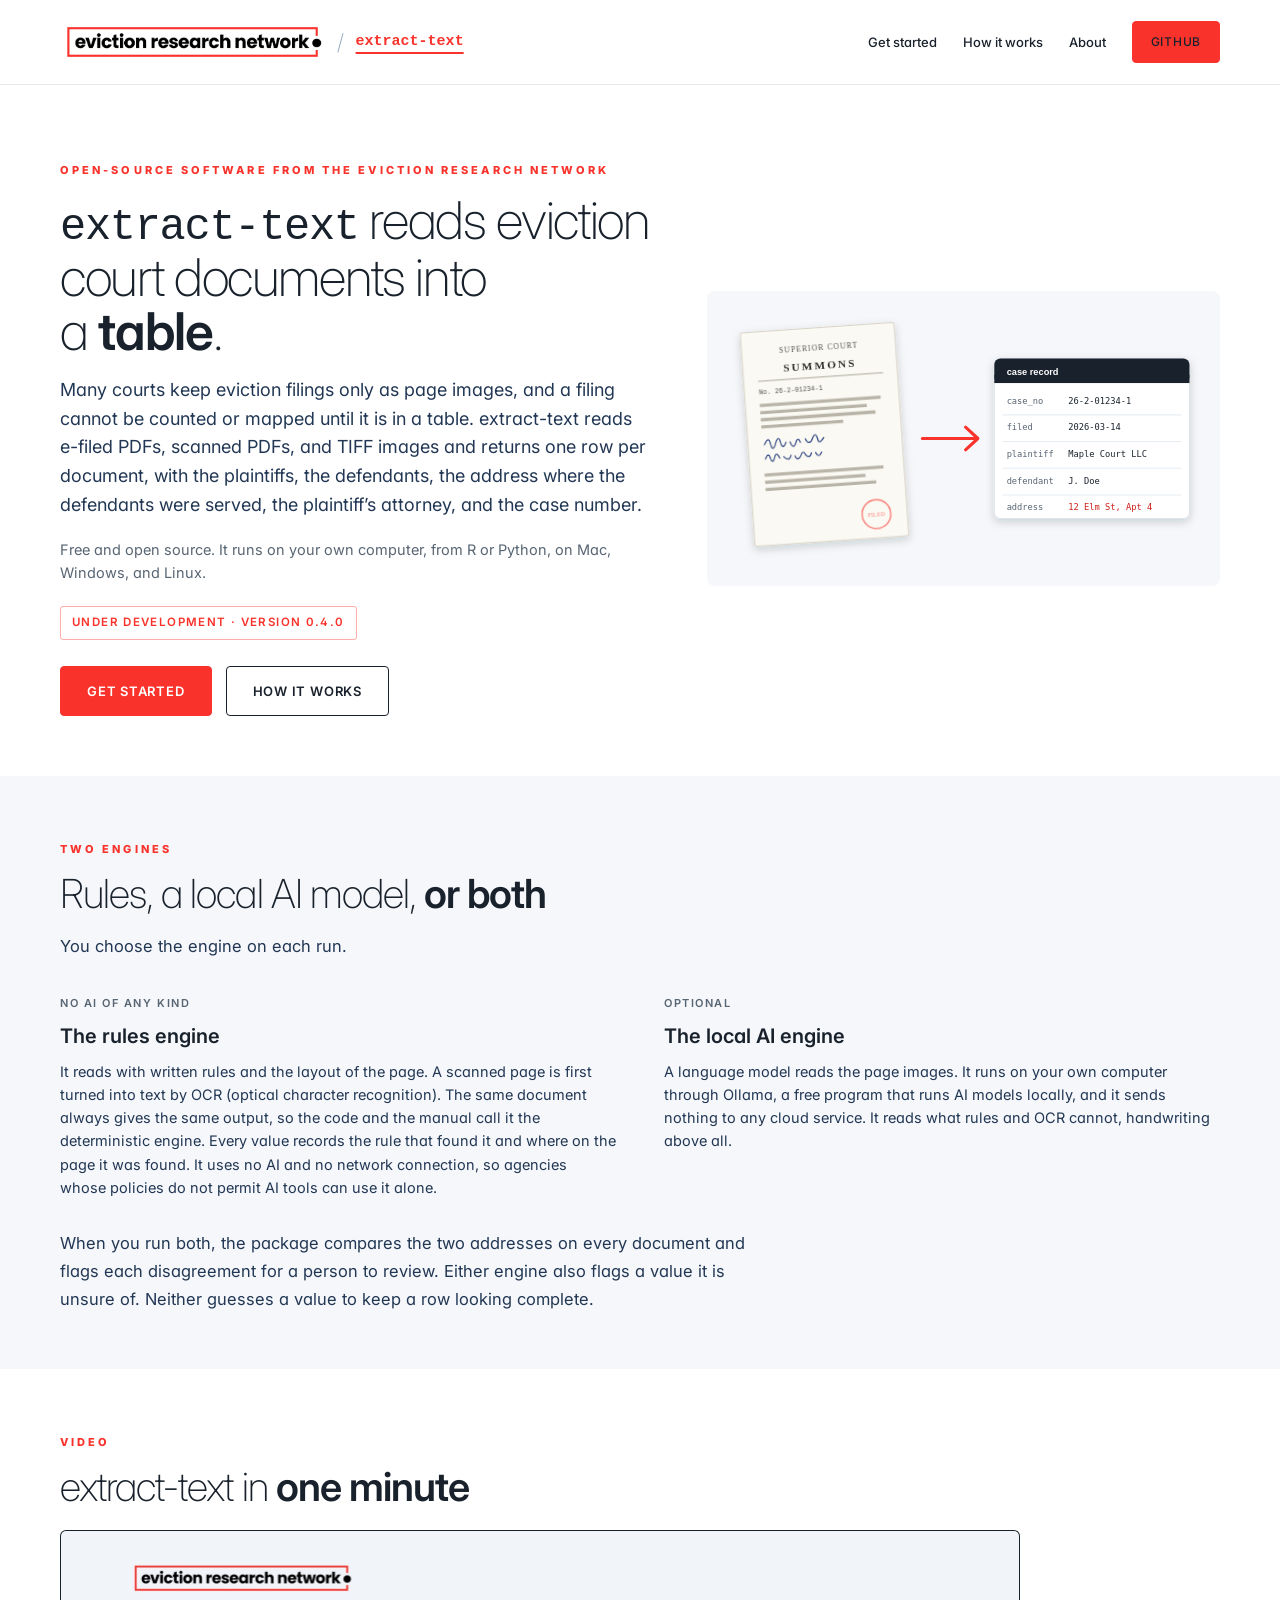
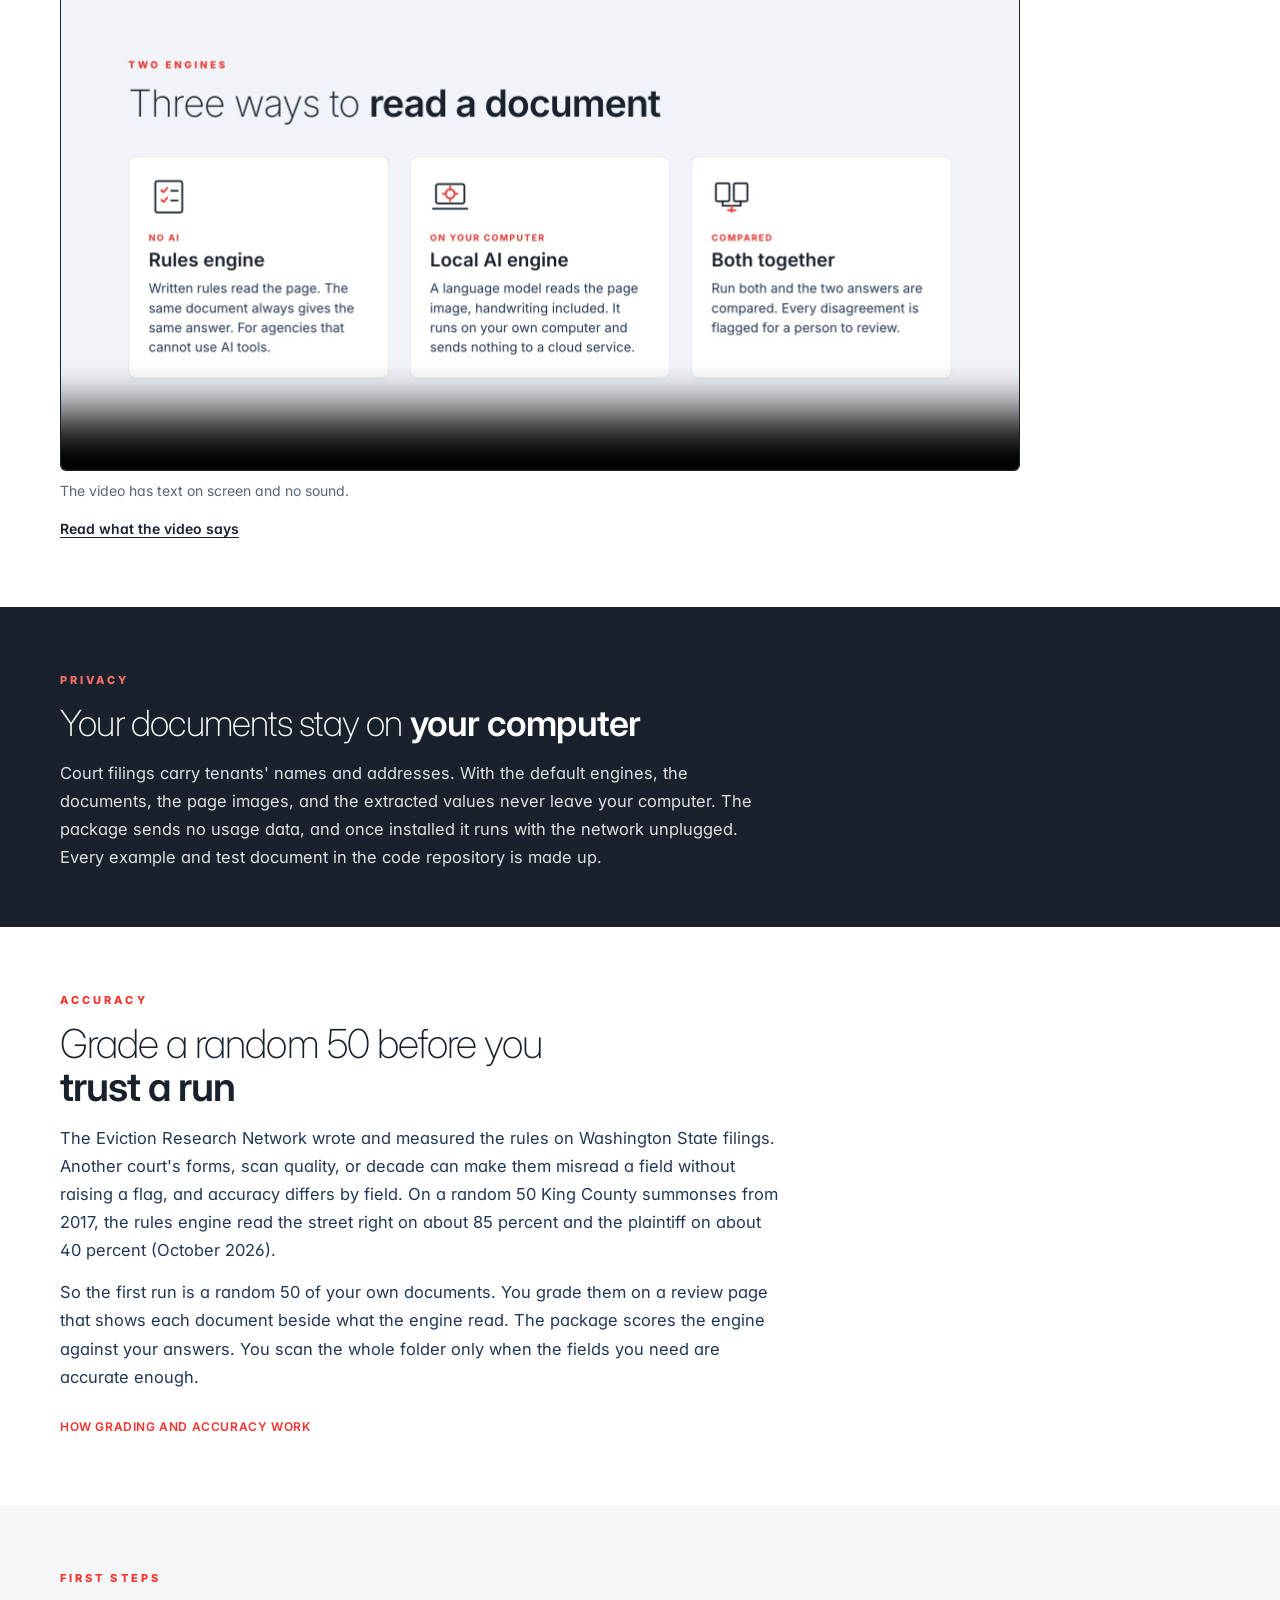
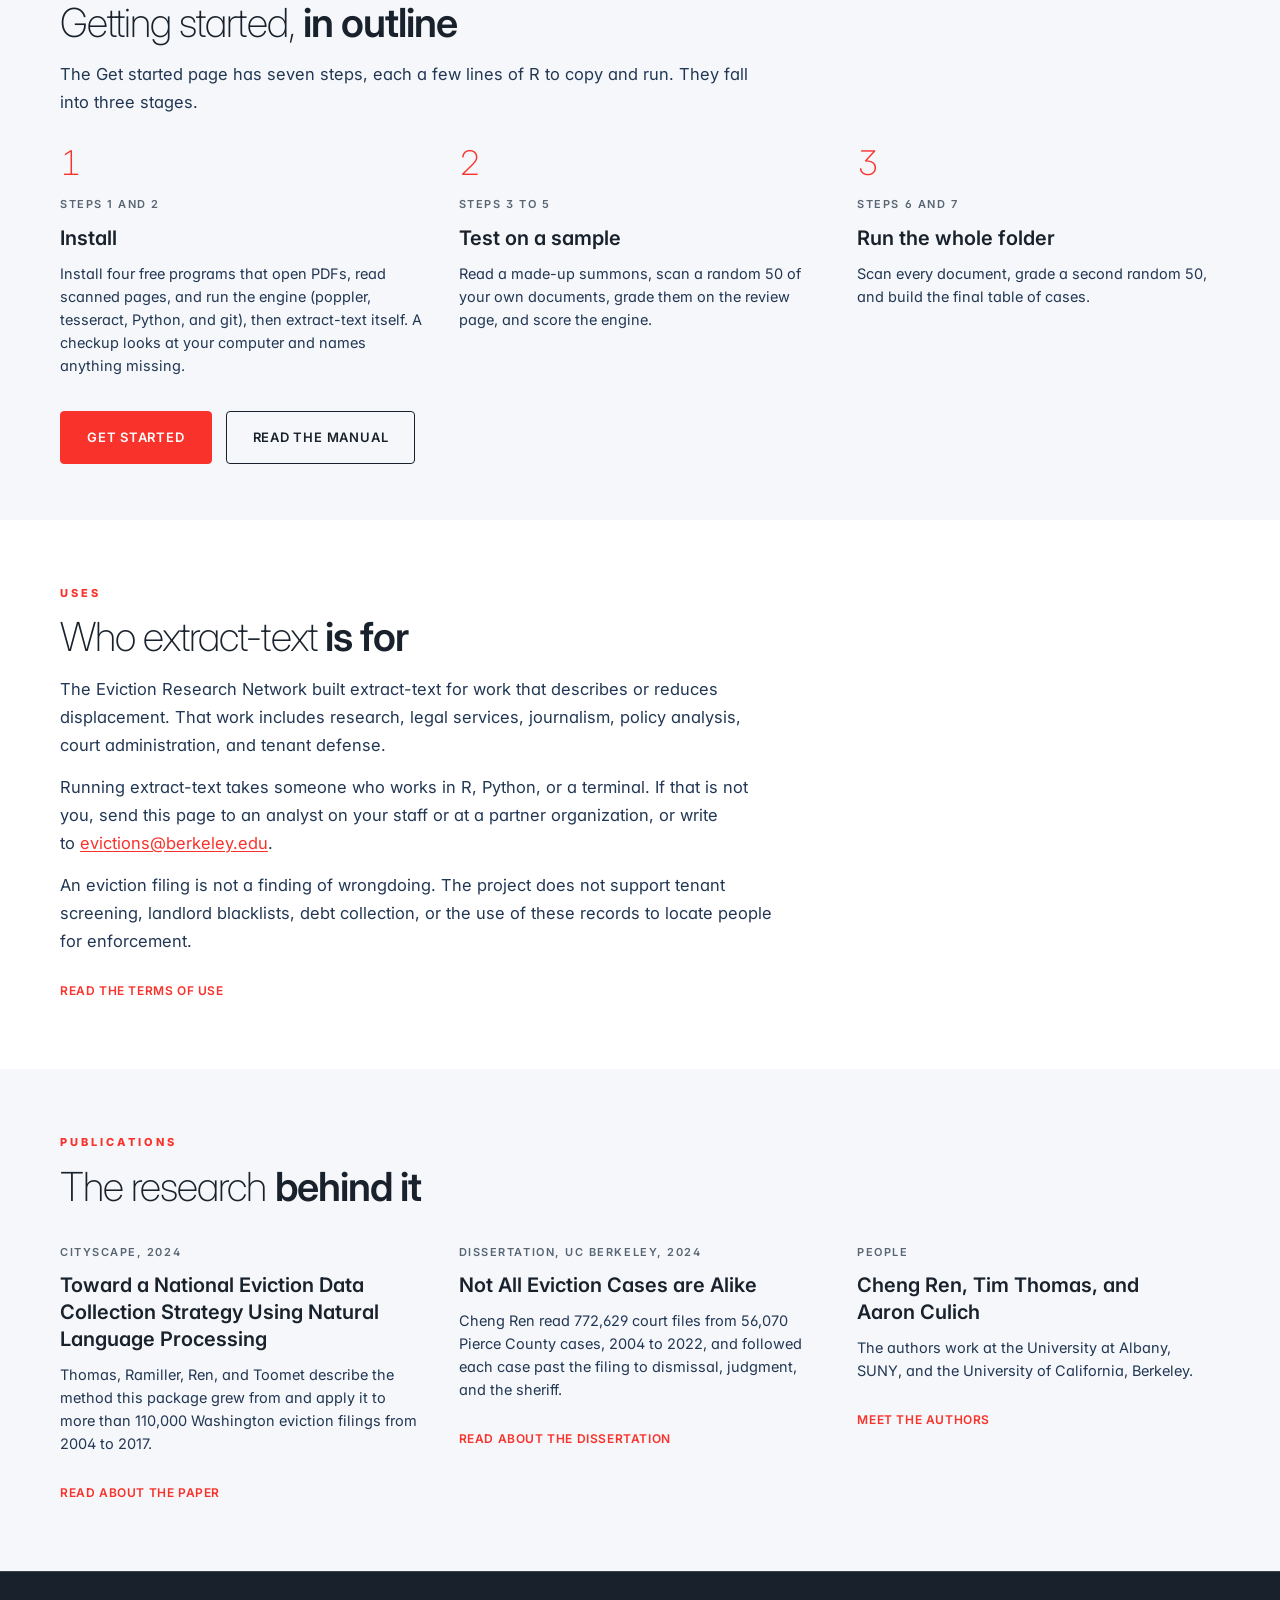
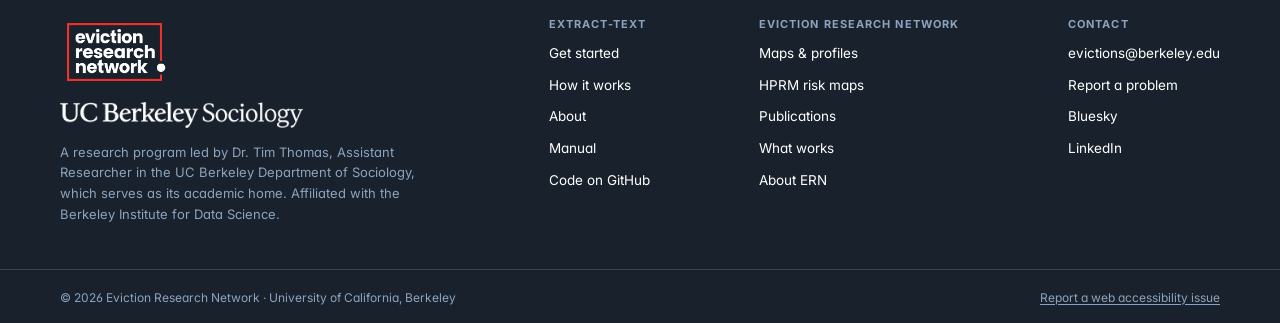
==== site/index.html @ bc0c28d8 "Website: four pages in site/, published to evictionresearch.net/extract-text/ Home, Get started, How" ====
<!DOCTYPE html>
<html lang="en"><head><meta charset="utf-8">
  <meta content="width=device-width, initial-scale=1.0" name="viewport">
  <title>extract-text: read eviction court documents into a table</title>
  <meta name="description" content="extract-text is open-source software from the Eviction Research Network that reads eviction court documents and returns a table of parties, addresses, and case details, on your own computer.">
  <meta name="author" content="Eviction Research Network, UC Berkeley">

  <!-- Open Graph / social -->
  <meta property="og:title" content="extract-text: read eviction court documents into a table">
  <meta property="og:description" content="extract-text is open-source software from the Eviction Research Network that reads eviction court documents and returns a table of parties, addresses, and case details, on your own computer.">
  <meta property="og:type" content="website">
  <meta property="og:site_name" content="Eviction Research Network">

  <link href="https://evictionresearch.net/assets/img/favicon.png" rel="icon">
  <link href="https://evictionresearch.net/assets/img/apple-touch-icon.png" rel="apple-touch-icon">

  <!-- Inter is the ERN brand font. -->
  <link rel="preconnect" href="https://fonts.googleapis.com">
  <link rel="preconnect" href="https://fonts.gstatic.com" crossorigin="">
  <link href="https://fonts.googleapis.com/css2?family=Inter:wght@200;300;400;500;600;700;800&amp;display=swap" rel="stylesheet">

  <!-- ern-2026.css is a copy of the main site's design system
       (evictionresearch.github.io/assets/css/ern-2026.css). This site is a
       separate deploy, so nothing keeps the two in sync; when the main
       site's file changes, copy it here again. extract-text-2026.css holds
       what only these pages need. -->
  <link href="assets/css/ern-2026.css" rel="stylesheet">
  <link href="assets/css/extract-text-2026.css" rel="stylesheet">
</head>

<body>
  <a class="skip" href="#main">Skip to content</a>

  <!-- ─────────── Header ───────────
       The ERN logo goes to the main site. "/ extract-text" beside it is
       this site's home page. The links are this site's other three pages
       and the code on GitHub. -->
  <header class="head">
    <div class="wrap head-in">
      <div class="brandline">
        <a href="https://evictionresearch.net/" aria-label="Eviction Research Network, main site">
          <img src="images/EvictionStudy_logo_v09_1A_LOGO_BANNER.png" alt="Eviction Research Network">
        </a>
        <span class="sep" aria-hidden="true">/</span>
        <a class="tool-name" href="index.html" aria-label="extract-text, home" aria-current="page">extract-text</a>
      </div>
      <nav class="nav" aria-label="extract-text pages">
        <a href="get-started.html">Get started</a>
        <a href="how-it-works.html">How it works</a>
        <a href="about.html">About</a>
        <a class="btn sm" href="https://github.com/evictionresearch/extract-text" target="_blank" rel="noopener noreferrer">GitHub</a>
      </nav>
    </div>
  </header>

  <div id="main" role="main" class="page">

    <section class="wrap sec-hero hero-grid">
      <div class="hero-in">
        <p class="eyebrow">Open-source software from the Eviction Research Network</p>
        <h1><code>extract-text</code> reads eviction court documents into a <em>table</em>.</h1>
        <p class="lede">Many courts keep eviction filings only as page images, and a filing cannot be counted or mapped until it is in a table. extract-text reads e-filed PDFs, scanned PDFs, and TIFF images and returns one row per document, with the plaintiffs, the defendants, the address where the defendants were served, the plaintiff’s attorney, and the case number.</p>
        <p class="small">Free and open source. It runs on your own computer, from R or Python, on Mac, Windows, and Linux.</p>
        <p class="badge">Under development · version 0.4.0</p>
        <div class="actions">
          <a class="btn" href="get-started.html">Get started</a>
          <a class="btn ghost" href="how-it-works.html">How it works</a>
        </div>
      </div>
      <img src="images/extract-text.svg" alt="A scanned court summons with a handwritten address, an arrow, and the same case as rows of digital text" width="480" height="260">
    </section>

<section class="band">
<div class="wrap sec">
<p class="eyebrow">
Two engines
</p>
<h2 id="rules-a-local-ai-model-or-both">Rules, a local AI model, <em>or both</em></h2>
<p>You choose the engine on each run.</p>
<div class="two">
<div class="card">
<p><span class="kicker">No AI of any kind</span></p>
<h3 id="the-rules-engine">The rules engine</h3>
<p>It reads with written rules and the layout of the page. A scanned page is first turned into text by OCR (optical character recognition). The same document always gives the same output, so the code and the manual call it the deterministic engine. Every value records the rule that found it and where on the page it was found. It uses no AI and no network connection, so agencies whose policies do not permit AI tools can use it alone.</p>
</div>
<div class="card">
<p><span class="kicker">Optional</span></p>
<h3 id="the-local-ai-engine">The local AI engine</h3>
<p>A language model reads the page images. It runs on your own computer through Ollama, a free program that runs AI models locally, and it sends nothing to any cloud service. It reads what rules and OCR cannot, handwriting above all.</p>
</div>
</div>
<p>When you run both, the package compares the two addresses on every document and flags each disagreement for a person to review. Either engine also flags a value it is unsure of. Neither guesses a value to keep a row looking complete.</p>
</div>
</section>
<section>
<div class="wrap sec">
<p class="eyebrow">
Video
</p>
<h2 id="extract-text-in-one-minute">extract-text in <em>one minute</em></h2>
<figure class="video wide">
<video controls="" preload="metadata" poster="media/overview-poster.jpg" width="1920" height="1080" aria-label="What extract-text does, in one minute">
<source src="media/overview.mp4" type="video/mp4">
</video>
<figcaption>The video has text on screen and no sound.</figcaption>
<details>
<summary>Read what the video says</summary>
<ol>
<li>extract-text reads eviction court documents into a table of the case number, plaintiff, defendant, address, and attorney.</li>
<li>Many courts keep eviction filings only as page images. The names, addresses, and case numbers are printed on the page. Filings cannot be counted or mapped until they are in a table.</li>
<li>extract-text reads a document in one of three ways. The rules engine uses written rules and no AI. The same document always gives the same answer, and agencies that cannot use AI tools can use it. The local AI engine is a language model that reads the page image, handwriting included. It runs on your own computer and sends nothing to a cloud service. Run both and the two answers are compared, with every disagreement flagged for a person to review.</li>
<li>Documents stay on your computer. With the default engines, tenants' names and addresses never leave it. Once installed, extract-text runs with the network unplugged.</li>
<li>A little grading shows what to trust. Grade a random 50 of your documents on the review page. The score says how accurate each field is on your documents. The boxes you draw teach the engine where your court's form prints each field. No model is trained, and a person approves what the engine learns.</li>
<li>extract-text was designed to work on other court documents that follow American conventions. Grade a sample first. Accuracy has been measured only on Washington State eviction filings. Future versions are planned to read the text of a filing, such as the reason for the eviction.</li>
<li>extract-text is free and open source, at github.com/evictionresearch/extract-text. Its authors are Cheng Ren, Tim Thomas, and Aaron Culich.</li>
</ol>
</details>
</figure>
</div>
</section>
<section class="band-dark">
<div class="wrap sec">
<p class="eyebrow on-dark">
Privacy
</p>
<h2 class="on-dark" id="your-documents-stay-on-your-computer">Your documents stay on <em>your computer</em></h2>
<p>Court filings carry tenants' names and addresses. With the default engines, the documents, the page images, and the extracted values never leave your computer. The package sends no usage data, and once installed it runs with the network unplugged. Every example and test document in the code repository is made up.</p>
</div>
</section>
<section>
<div class="wrap sec">
<p class="eyebrow">
Accuracy
</p>
<h2 id="grade-a-random-50-before-you-trust-a-run">Grade a random 50 before you <em>trust a run</em></h2>
<p>The Eviction Research Network wrote and measured the rules on Washington State filings. Another court's forms, scan quality, or decade can make them misread a field without raising a flag, and accuracy differs by field. On a random 50 King County summonses from 2017, the rules engine read the street right on about 85 percent and the plaintiff on about 40 percent (October 2026).</p>
<p>So the first run is a random 50 of your own documents. You grade them on a review page that shows each document beside what the engine read. The package scores the engine against your answers. You scan the whole folder only when the fields you need are accurate enough.</p>
<p><a href="how-it-works.html#accuracy" class="more">How grading and accuracy work</a></p>
</div>
</section>
<section class="band">
<div class="wrap sec">
<p class="eyebrow">
First steps
</p>
<h2 id="getting-started-in-outline">Getting started, <em>in outline</em></h2>
<p>The Get started page has seven steps, each a few lines of R to copy and run. They fall into three stages.</p>
<div class="cards">
<div class="card">
<p><span class="n">1</span></p>
<p><span class="kicker">Steps 1 and 2</span></p>
<h3 id="install">Install</h3>
<p>Install four free programs that open PDFs, read scanned pages, and run the engine (poppler, tesseract, Python, and git), then extract-text itself. A checkup looks at your computer and names anything missing.</p>
</div>
<div class="card">
<p><span class="n">2</span></p>
<p><span class="kicker">Steps 3 to 5</span></p>
<h3 id="test-on-a-sample">Test on a sample</h3>
<p>Read a made-up summons, scan a random 50 of your own documents, grade them on the review page, and score the engine.</p>
</div>
<div class="card">
<p><span class="n">3</span></p>
<p><span class="kicker">Steps 6 and 7</span></p>
<h3 id="run-the-whole-folder">Run the whole folder</h3>
<p>Scan every document, grade a second random 50, and build the final table of cases.</p>
</div>
</div>
<div class="actions" style="margin-top: 34px;">
<p><a href="get-started.html" class="btn">Get started</a> <a href="https://github.com/evictionresearch/extract-text/blob/main/docs/manual.md" class="btn ghost" target="_blank" rel="noopener noreferrer">Read the manual</a></p>
</div>
</div>
</section>
<section>
<div class="wrap sec">
<p class="eyebrow">
Uses
</p>
<h2 id="who-extract-text-is-for">Who extract-text <em>is for</em></h2>
<p>The Eviction Research Network built extract-text for work that describes or reduces displacement. That work includes research, legal services, journalism, policy analysis, court administration, and tenant defense.</p>
<p>Running extract-text takes someone who works in R, Python, or a terminal. If that is not you, send this page to an analyst on your staff or at a partner organization, or write to <a href="mailto:evictions@berkeley.edu?Subject=extract-text">evictions@berkeley.edu</a>.</p>
<p>An eviction filing is not a finding of wrongdoing. The project does not support tenant screening, landlord blacklists, debt collection, or the use of these records to locate people for enforcement.</p>
<p><a href="about.html#terms" class="more">Read the terms of use</a></p>
</div>
</section>
<section class="band">
<div class="wrap sec">
<p class="eyebrow">
Publications
</p>
<h2 id="the-research-behind-it">The research <em>behind it</em></h2>
<div class="cards">
<div class="card">
<p><span class="kicker">Cityscape, 2024</span></p>
<h3 id="toward-a-national-eviction-data-collection-strategy-using-natural-language-processing">Toward a National Eviction Data Collection Strategy Using Natural Language Processing</h3>
<p>Thomas, Ramiller, Ren, and Toomet describe the method this package grew from and apply it to more than 110,000 Washington eviction filings from 2004 to 2017.</p>
<p><a href="about.html#research" class="more">Read about the paper</a></p>
</div>
<div class="card">
<p><span class="kicker">Dissertation, UC Berkeley, 2024</span></p>
<h3 id="not-all-eviction-cases-are-alike">Not All Eviction Cases are Alike</h3>
<p>Cheng Ren read 772,629 court files from 56,070 Pierce County cases, 2004 to 2022, and followed each case past the filing to dismissal, judgment, and the sheriff.</p>
<p><a href="about.html#research" class="more">Read about the dissertation</a></p>
</div>
<div class="card">
<p><span class="kicker">People</span></p>
<h3 id="cheng-ren-tim-thomas-and-aaron-culich">Cheng Ren, Tim Thomas, and Aaron Culich</h3>
<p>The authors work at the University at Albany, SUNY, and the University of California, Berkeley.</p>
<p><a href="about.html#authors" class="more">Meet the authors</a></p>
</div>
</div>
</div>
</section>

  </div>

  <!-- ─────────── Footer ───────────
       A copy of the main site's footer with absolute links, plus one column
       for this site. The affiliation sentence is canonical (ERN library
       ORG.md): do not paraphrase, never write "housed in". The UC Berkeley
       Sociology lockup was approved for the ERN website by Brand Protection
       (Project #1008, 2026-09-02). -->
  <footer class="foot" role="contentinfo">
    <div class="wrap foot-in">
      <div class="foot-brand">
        <img src="images/EvictionStudy_logo_v09_1A_LOGO_STACK_REV.png" alt="Eviction Research Network">
        <a class="foot-berkeley" href="https://sociology.berkeley.edu" target="_blank" rel="noopener noreferrer"><img src="images/uc-berkeley-sociology_h_white_transparent.png" alt="UC Berkeley Sociology"></a>
        <p>A research program led by Dr. Tim Thomas, Assistant Researcher in the UC Berkeley Department of Sociology, which serves as its academic home. Affiliated with the Berkeley Institute for Data Science.</p>
      </div>
      <div class="foot-col">
        <span>extract-text</span>
        <a href="get-started.html">Get started</a>
        <a href="how-it-works.html">How it works</a>
        <a href="about.html">About</a>
        <a href="https://github.com/evictionresearch/extract-text/blob/main/docs/manual.md" target="_blank" rel="noopener noreferrer">Manual</a>
        <a href="https://github.com/evictionresearch/extract-text" target="_blank" rel="noopener noreferrer">Code on GitHub</a>
      </div>
      <div class="foot-col">
        <span>Eviction Research Network</span>
        <a href="https://evictionresearch.net/#atlas">Maps &amp; profiles</a>
        <a href="https://evictionresearch.net/hprm/">HPRM risk maps</a>
        <a href="https://evictionresearch.net/research.html">Publications</a>
        <a href="https://evictionresearch.net/policy.html">What works</a>
        <a href="https://evictionresearch.net/about.html">About ERN</a>
      </div>
      <div class="foot-col">
        <span>Contact</span>
        <a href="mailto:evictions@berkeley.edu?Subject=extract-text">evictions@berkeley.edu</a>
        <a href="https://github.com/evictionresearch/extract-text/issues" target="_blank" rel="noopener noreferrer">Report a problem</a>
        <a href="https://bsky.app/profile/evictionresearch.bsky.social" target="_blank" rel="noopener noreferrer">Bluesky</a>
        <a href="https://www.linkedin.com/company/evictionresearch/" target="_blank" rel="noopener noreferrer">LinkedIn</a>
      </div>
    </div>
    <div class="foot-bar">
      <div class="wrap">
        <span>© 2026 Eviction Research Network · University of California, Berkeley</span>
        <span><a href="https://dap.berkeley.edu/get-help/report-web-accessibility-issue" target="_blank" rel="noopener noreferrer">Report a web accessibility issue</a></span>
      </div>
    </div>
  </footer>

  <script>
    // Each block of code gets a strip above it that says what it is (R,
    // Terminal, PowerShell, Python, or example output) and holds a Copy
    // button, so the button never sits on the code. A block that scrolls
    // sideways can be reached and scrolled from the keyboard.
    (function () {
      var names = { r: 'R', bash: 'Terminal', powershell: 'PowerShell', python: 'Python', output: 'Example of what you should see' };
      document.querySelectorAll('.page pre').forEach(function (pre) {
        var kind = Object.keys(names).filter(function (k) { return pre.classList.contains(k); })[0];
        var box = document.createElement('div');
        box.className = 'code' + (kind === 'output' ? ' out' : '');
        var bar = document.createElement('div');
        bar.className = 'code-bar';
        var lang = document.createElement('span');
        lang.className = 'lang';
        lang.textContent = names[kind] || 'Code';
        bar.appendChild(lang);
        if (kind !== 'output' && navigator.clipboard) {
          var b = document.createElement('button');
          b.type = 'button';
          b.className = 'copy';
          b.textContent = 'Copy';
          b.setAttribute('aria-live', 'polite');
          b.addEventListener('click', function () {
            var code = pre.querySelector('code') || pre;
            navigator.clipboard.writeText(code.textContent).then(function () {
              b.textContent = 'Copied';
              setTimeout(function () { b.textContent = 'Copy'; }, 1600);
            });
          });
          bar.appendChild(b);
        }
        pre.parentNode.insertBefore(box, pre);
        box.appendChild(bar);
        box.appendChild(pre);
        if (pre.scrollWidth > pre.clientWidth + 1) {
          pre.tabIndex = 0;
          pre.setAttribute('role', 'region');
          pre.setAttribute('aria-label', (names[kind] || 'Code') + ', scrolls sideways');
        }
      });
    })();
  </script>

  <script>
    // A video with a script: each line of the list under the player carries
    // the second it starts at (data-start). As the video plays, the line for
    // that moment is shown under the player and marked in the full list.
    document.querySelectorAll('figure.video').forEach(function (fig) {
      var video = fig.querySelector('video');
      var line = fig.querySelector('.narration');
      var items = Array.prototype.slice.call(fig.querySelectorAll('.script li[data-start]'));
      if (!video || !line || !items.length) return;
      line.hidden = false;
      var shown = null;
      function show() {
        var now = items[0];
        items.forEach(function (li) { if (parseFloat(li.dataset.start) <= video.currentTime) now = li; });
        if (now === shown) return;
        shown = now;
        line.textContent = now.textContent;
        items.forEach(function (li) { li.classList.toggle('now', li === now); });
      }
      video.addEventListener('timeupdate', show);
      video.addEventListener('seeked', show);
      show();
    });
  </script>



</body></html>
---- site/assets/css/ern-2026.css ----
/*!
 * ern-2026.css — the Eviction Research Network design system.
 *
 * Built from the August 2026 design standardization review
 * (docs/design-handoff-2026-08/), which rebuilds the home page in the house
 * style established by the Washington state profile. This page does not load
 * main.css or the UpConstruction vendor CSS; everything it needs is here.
 *
 * One red, brand red #F9322B, for everything: text, buttons, map fills,
 * legend swatches. This is a deliberate deviation from WCAG 2.1 AA, decided
 * by Tim on 2026-08-24: he wants the red to pop and accepts the tradeoff.
 * As small text it is 3.80:1 on white and 3.51:1 on the tint against AA's
 * 4.5, and a white button label on it is 3.80:1. It clears the 3:1 bar for
 * graphics and for text at 24px+. Everything else on the page still passes.
 * Berkeley's full-AA deadline is April 26, 2027, so this is a known item to
 * revisit rather than an oversight.
 */

:root {
  --paper:        #ffffff;
  --tint:         rgba(232, 238, 244, 0.45);
  --ink:          #19222C;  /* headings, dark grounds, footer, nav */
  --body:         #223754;  /* body copy */
  --muted:        #586573;  /* captions and metadata — 6.0:1 on white */
  --steel:        #8BA3BE;  /* muted text on dark only — 6.2:1 on ink */
  --accent:       #F9322B;  /* graphics — same red as text since 2026-08-24 */
  --accent-deep:  #F9322B;  /* same red as graphics — 3.80:1 white, under AA */
  --accent-press: #CC2118;  /* hover and press — a darker brand red */
  --red-on-dark:  #ff706a;  /* eyebrows and link hover on navy — 6.0:1 on ink */
  --rule:         rgba(25, 34, 44, 0.10);
  --rule-dark:    rgba(255, 255, 255, 0.15);
  --sans:         "Inter", -apple-system, system-ui, "Helvetica Neue", Helvetica, Arial, sans-serif;
  --wrap:         1240px;
  --pad:          40px;
}

*, *::before, *::after { box-sizing: border-box; }

body {
  margin: 0;
  background: var(--paper);
  color: var(--ink);
  font-family: var(--sans);
  font-size: 16px;
  line-height: 1.6;
  font-feature-settings: 'ss01', 'cv11';
  -webkit-font-smoothing: antialiased;
}

a { color: var(--accent-deep); }
a:hover { color: var(--accent-press); }
::selection { background: rgba(249, 50, 43, 0.18); }

/* A visible focus ring on every interactive thing, including inside the map
   iframes, since the state shapes are keyboard-reachable. */
a:focus-visible,
button:focus-visible,
select:focus-visible,
iframe:focus-visible {
  outline: 2px solid var(--accent-deep);
  outline-offset: 3px;
  border-radius: 2px;
}

.skip {
  position: absolute; left: -9999px; top: 0;
  background: var(--ink); color: #fff;
  padding: 12px 18px; z-index: 100;
  font-size: 13px; font-weight: 600; text-decoration: none;
}
.skip:focus { left: 8px; top: 8px; color: #fff; }

.wrap { max-width: var(--wrap); margin: 0 auto; padding-left: var(--pad); padding-right: var(--pad); }

/* ─── Header ─── */
.head {
  position: sticky; top: 0; z-index: 50;
  background: rgba(255, 255, 255, 0.94);
  backdrop-filter: saturate(180%) blur(12px);
  border-bottom: 1px solid var(--rule);
}
.head-in {
  display: flex; align-items: center; justify-content: space-between;
  gap: 32px; min-height: 84px; padding-top: 16px; padding-bottom: 16px;
}
.head-in > a { display: flex; align-items: center; text-decoration: none; }
.head-in img { height: 44px; width: auto; display: block; }

.nav { display: flex; align-items: center; gap: 26px; }
.nav a { font-size: 13px; font-weight: 500; color: var(--ink); text-decoration: none; white-space: nowrap; }
.nav a:hover { color: var(--accent-deep); text-decoration: underline; }
.nav a.btn:hover { text-decoration: none; }
.nav a[aria-current="page"] { color: var(--accent-deep); font-weight: 600; }

/* ─── Buttons ─── */
.btn {
  display: inline-flex; align-items: center; gap: 10px;
  font-weight: 600; font-size: 13px; letter-spacing: 0.06em;
  text-transform: uppercase; text-decoration: none;
  padding: 13px 24px; border-radius: 4px;
  border: 1.5px solid var(--accent-deep);
  background: var(--accent-deep); color: #fff;
  transition: background 180ms ease, border-color 180ms ease, color 180ms ease;
}
.btn:hover { background: var(--accent-press); border-color: var(--accent-press); color: #fff; }
.btn.sm { font-size: 12px; padding: 10px 18px; border-width: 1px; }
.btn.ghost { background: transparent; color: var(--ink); border-color: var(--ink); }
.btn.ghost:hover { background: var(--ink); color: #fff; border-color: var(--ink); }
.btn.on-dark { border-color: rgba(255, 255, 255, 0.5); background: transparent; color: #fff; }
.btn.on-dark:hover { background: #fff; color: var(--ink); border-color: #fff; }

/* ─── Sections ─── */
section { scroll-margin-top: 100px; }
.band { background: var(--tint); }
.band-dark { background: var(--ink); }
.sec { padding-top: 64px; padding-bottom: 56px; }
.sec-sm { padding-top: 56px; padding-bottom: 56px; }
/* A section that opens a page on text rather than a map. The measure matters:
   without it a hairline h1 runs the full 1240 and stops reading as a heading. */
.sec-hero { padding-top: 76px; padding-bottom: 60px; }
.hero-in { max-width: 62ch; }
.hero-in .lede { max-width: 60ch; }

/* ─── Type ─── */
h1, h2 { font-weight: 200; margin: 0 0 16px; text-wrap: pretty; }
h1 { font-size: 52px; line-height: 1.05; letter-spacing: -0.026em; }
h2 { font-size: 40px; line-height: 1.06; letter-spacing: -0.024em; max-width: 22ch; }
h2.on-dark { font-size: 36px; line-height: 1.08; letter-spacing: -0.022em; color: #fff; max-width: none; }
/* The house emphasis: the closing word of a hairline heading in semibold. */
h1 em, h2 em { font-style: normal; font-weight: 600; }

.lede { font-size: 18px; line-height: 1.6; margin: 0 0 18px; color: var(--body); text-wrap: pretty; }
.sub { font-size: 17px; line-height: 1.6; margin: 0 0 32px; max-width: 72ch; color: var(--body); text-wrap: pretty; }
.prose { font-size: 16.5px; line-height: 1.7; margin: 0 0 14px; max-width: 72ch; color: var(--body); text-wrap: pretty; }
.prose:last-child { margin-bottom: 0; }
.prose a, .sub a, .lede a { text-decoration: underline; text-underline-offset: 2px; }
.small { font-size: 14.5px; line-height: 1.6; margin: 0 0 16px; color: var(--muted); text-wrap: pretty; }
.meta {
  font-size: 12.5px; line-height: 1.6; margin: 0 0 24px;
  padding-top: 12px; border-top: 1px solid var(--rule); color: var(--muted);
  font-variant-numeric: tabular-nums;
}
.meta strong { color: var(--ink); font-weight: 600; }

.eyebrow {
  font-size: 11px; font-weight: 800; letter-spacing: 0.28em;
  text-transform: uppercase; color: var(--accent-deep); margin: 0 0 14px;
}
.eyebrow.on-dark { color: var(--red-on-dark); }

.badge {
  display: inline-flex; align-items: center; gap: 8px;
  font-size: 11.5px; font-weight: 600; letter-spacing: 0.12em;
  text-transform: uppercase; color: var(--accent-deep);
  border: 1px solid rgba(249, 50, 43, 0.4); border-radius: 3px;
  padding: 6px 11px; margin: 0 0 14px;
}

/* ─── Atlas ─── */
.atlas-grid { display: grid; grid-template-columns: 0.85fr 1.6fr; gap: 56px; align-items: center; }

/* No aspect-ratio on these frames. Each map measures itself and posts its
   height to the page, which sets an explicit pixel height; an active
   aspect-ratio would then derive width from that height and burst the column. */
iframe.map { display: block; width: 100%; max-width: 100%; border: none; overflow: hidden; }

/* ─── HPRM ─── */
/* Text left, map right. The map column is deliberately narrower than the
   atlas map's, so the two national maps do not read as the same object. */
.hprm-grid { display: grid; grid-template-columns: 1fr 1.1fr; gap: 56px; align-items: center; }
.hprm-grid > div { min-width: 0; }
.hprm-grid .sub { max-width: 46ch; }

.mapcard {
  display: block; background: var(--paper); border: 1px solid var(--rule);
  border-radius: 4px; padding: 20px 22px; text-decoration: none;
  transition: border-color 180ms ease;
}
.mapcard:hover { border-color: var(--accent-deep); }

/* ─── Research ─── */
.cards { display: grid; grid-template-columns: 1fr 1fr 1fr; gap: 36px; }
.card { text-decoration: none; color: inherit; display: flex; flex-direction: column; gap: 10px; }
.kicker { font-size: 11px; font-weight: 600; letter-spacing: 0.14em; text-transform: uppercase; color: var(--accent-deep); }
.card h3 { font-size: 20px; font-weight: 600; line-height: 1.35; color: var(--ink); margin: 0; text-wrap: pretty; }
.card p { font-size: 14.5px; line-height: 1.6; color: var(--body); margin: 0; }
/* margin-top:auto drops the link to the foot of the card, so a row of cards
   with uneven blurbs still lines its "Read more" links up. */
.more { font-size: 12px; font-weight: 600; letter-spacing: 0.05em; text-transform: uppercase; color: var(--accent-deep); margin-top: auto; padding-top: 4px; }
.card:hover h3 { color: var(--accent-deep); }
.card:hover .more { color: var(--accent-press); text-decoration: underline; }

/* ─── Tools ─── two cards, each led by a drawn illustration on the tint */
.tools { display: grid; grid-template-columns: 1fr 1fr; gap: 48px; margin-top: 36px; }
.tool img { display: block; width: 100%; height: auto; background: var(--tint); border-radius: 8px; padding: 12px 8px; margin-bottom: 6px; }
.tool h3 { font-family: ui-monospace, Menlo, Consolas, monospace; font-size: 19px; }
.tool h3 .badge { font-family: var(--sans); font-size: 10px; padding: 3px 8px; margin: 0 0 0 10px; vertical-align: 3px; }

/* ─── Film ─── trailer left, copy right; the frame keeps the video 16:9 */
.film-grid { display: grid; grid-template-columns: 1.25fr 1fr; gap: 56px; align-items: center; }
.film-grid > div { min-width: 0; }
.film-video { aspect-ratio: 16 / 9; background: var(--ink); border-radius: 4px; overflow: hidden; }
.film-video iframe { display: block; width: 100%; height: 100%; border: none; }
.film-grid .kicker { display: block; margin: 4px 0 2px; }
.film-links { display: flex; flex-wrap: wrap; gap: 12px; margin: 22px 0 14px; }
.film-grid a.more { display: inline-block; text-decoration: none; }
.film-grid a.more:hover { color: var(--accent-press); text-decoration: underline; }

/* ─── Partner ─── */
.partner-in { display: flex; flex-wrap: wrap; align-items: center; justify-content: space-between; gap: 32px; }
.partner-in p.body { font-size: 15.5px; line-height: 1.65; color: rgba(255, 255, 255, 0.86); margin: 0; }
.actions { display: flex; gap: 14px; flex-wrap: wrap; }
.actions .btn { padding: 14px 26px; }

/* ─── Footer ─── */
.foot { background: var(--ink); border-top: 1px solid var(--rule-dark); }
.foot-in { display: flex; flex-wrap: wrap; gap: 44px; justify-content: space-between; padding-top: 44px; padding-bottom: 44px; }
.foot-brand { display: flex; flex-direction: column; gap: 14px; max-width: 38ch; }
/* The stacked mark is 3001x1977 (BRAND.md assigns it to footers), so it needs
   more height than the banner did to stay legible. */
.foot-brand img { height: 72px; width: auto; align-self: flex-start; }
/* UC Berkeley Sociology lockup (approved 2026-09-02). The official file
   carries its own Berkeley Blue ground, so it sits as a tile under the ERN
   mark; at 60px tall the lettering is about 24px. */
.foot-brand .foot-berkeley { display: inline-flex; align-self: flex-start; }
.foot-brand .foot-berkeley img { height: 26px; width: auto; }
.foot-brand p { font-size: 13px; line-height: 1.6; color: var(--steel); margin: 0; }
.foot-brand p + p { font-size: 12.5px; }
.foot-col { display: flex; flex-direction: column; gap: 10px; }
.foot-col span { font-size: 11px; font-weight: 700; letter-spacing: 0.1em; text-transform: uppercase; color: var(--steel); }
.foot-col a { font-size: 13.5px; color: #fff; text-decoration: none; }
.foot-col a:hover { color: var(--red-on-dark); text-decoration: underline; }
.foot-bar { border-top: 1px solid var(--rule-dark); }
.foot-bar div {
  display: flex; flex-wrap: wrap; gap: 16px; justify-content: space-between;
  padding-top: 18px; padding-bottom: 18px; font-size: 12px; color: var(--steel);
}
.foot-bar a { color: var(--steel); text-decoration: underline; text-underline-offset: 2px; }
.foot-bar a:hover { color: var(--red-on-dark); }

/* ─── Responsive ─── */
@media (max-width: 1000px) {
  .head-in { flex-wrap: wrap; min-height: 0; padding-top: 12px; padding-bottom: 12px; }
  .nav { width: 100%; flex-wrap: wrap; gap: 14px 18px; padding-top: 4px; }
  .nav a { font-size: 12.5px; }
  .atlas-grid { grid-template-columns: 1fr; gap: 28px; }
  .hprm-grid { grid-template-columns: 1fr; gap: 32px; }
  .hprm-grid .sub { max-width: 72ch; }
  .film-grid { grid-template-columns: 1fr; gap: 32px; }
}
@media (max-width: 900px) {
  :root { --pad: 20px; }
  h1 { font-size: 36px; }
  h2 { font-size: 32px; }
  h2.on-dark { font-size: 30px; }
  .cards { grid-template-columns: 1fr; }
  .tools { grid-template-columns: 1fr; gap: 40px; }
}
@media (prefers-reduced-motion: reduce) {
  * { transition-duration: 0.01ms !important; scroll-behavior: auto !important; }
}
---- site/assets/css/extract-text-2026.css ----
/*!
 * extract-text-2026.css — the extract-text site.
 *
 * Loads on top of ern-2026.css (the ERN design system) and adds only what
 * that sheet has no component for: the sub-site header, plain-markdown body
 * text, code blocks, numbered steps, operating-system groups, tables, the
 * notice box, video, and the author cards. Colours, type scale, buttons,
 * bands, and footer come from the design system and are not restated here.
 */

:root { --mono: ui-monospace, "SF Mono", Menlo, Consolas, monospace; }

/* ─── Header ───
   The ERN logo goes to the main site; "/ extract-text" beside it is this
   site's home, so a visitor can see they are in a part of ERN. The current
   page is marked by an underline as well as the red, never by colour alone. */
.head-in > .brandline { display: flex; align-items: center; gap: 12px; min-width: 0; }
.brandline > a { display: flex; align-items: center; text-decoration: none; }
.brandline .sep { color: var(--steel); font-size: 22px; font-weight: 200; line-height: 1; }
.brandline .tool-name {
  font-family: var(--mono); font-size: 15px; font-weight: 600; color: var(--ink);
  padding: 10px 0; white-space: nowrap;
}
.brandline .tool-name:hover { color: var(--accent-deep); }
.nav a[aria-current="page"],
.brandline .tool-name[aria-current="page"] {
  color: var(--accent-deep); text-decoration: underline;
  text-decoration-thickness: 2px; text-underline-offset: 7px;
}

/* ─── Hero ─── text left, drawn illustration right */
.hero-grid { display: grid; grid-template-columns: 1.15fr 1fr; gap: 56px; align-items: center; }
.hero-grid > img { display: block; width: 100%; height: auto; background: var(--tint); border-radius: 8px; padding: 14px 10px; }
.sec-hero .badge { margin: 6px 0 0; }
.sec-hero .actions { margin-top: 26px; }
.page h1 code { font-family: var(--mono); font-size: 0.84em; font-weight: 500; letter-spacing: -0.03em; background: none; padding: 0; }

/* ─── Body text ───
   The pages are written in markdown, which gives bare <p>, <ul>, and <h3>
   tags. :where() keeps these rules weaker than any component rule in the
   design system, so a paragraph inside a card still takes the card's size. */
:where(.page) p, :where(.page) li {
  font-size: 16.5px; line-height: 1.7; color: var(--body);
  max-width: 72ch; text-wrap: pretty;
}
:where(.page) p { margin: 0 0 14px; }
:where(.page) ul, :where(.page) ol { margin: 0 0 16px; padding-left: 22px; }
:where(.page) li { margin-bottom: 6px; }
:where(.page) h3 { font-size: 20px; font-weight: 600; line-height: 1.35; color: var(--ink); margin: 28px 0 8px; text-wrap: pretty; }
:where(.page) strong { color: var(--ink); font-weight: 600; }
.page p a, .page li a, .page td a { text-decoration: underline; text-underline-offset: 2px; }
.page h2 + p, .page h2 + .sub { margin-top: 4px; }
/* Buttons and "read more" links written in markdown sit inside a <p>; they
   keep the design system's look, not the underlined body-link look. The
   "read more" link is padded so a finger can hit it. */
.page a.btn, .page a.more { text-decoration: none; }
.page a.more { display: inline-block; padding: 12px 0; }
.page a.more:hover { text-decoration: underline; }
.page p:has(> a.more) { margin: 6px 0 0; }
/* A pair of buttons written in markdown lands inside one <p>; give that
   <p> the same spacing the hero's pair has. */
.actions > p { display: flex; flex-wrap: wrap; gap: 14px; margin: 0; max-width: none; }
.sec > :last-child, .sec-sm > :last-child { margin-bottom: 0; }

/* Dark band: the same text, light on navy */
.band-dark p, .band-dark li { color: rgba(255, 255, 255, 0.86); }
.band-dark strong { color: #fff; }
.band-dark a { color: #fff; }
.band-dark a:hover { color: var(--red-on-dark); }

/* ─── Cards in a row ─── the design system's .cards is three across; .two is
   the same idea for a pair. Cards built from markdown are <div>s, not links. */
.cards, .two { margin-top: 30px; margin-bottom: 30px; }
.two { display: grid; grid-template-columns: 1fr 1fr; gap: 48px; }
.card h3 { margin: 0; }
.card p { max-width: none; }
.card p:has(.kicker) { margin: 0; }
/* Small red capitals are weakest on the tinted band, so there the kicker
   takes the muted ink instead. */
.band .kicker { color: var(--muted); }
/* A numbered card: the three stages on the home page */
.card .n {
  font-size: 34px; font-weight: 200; line-height: 1; color: var(--accent-deep);
  font-variant-numeric: tabular-nums;
}

/* ─── Article pages ─── a narrower measure for step-by-step reading. The
   section keeps the site's full width so its left edge lines up with the
   header; everything inside it stops at 820px. */
.article > * { max-width: 820px; }
.article h2 {
  font-size: 28px; font-weight: 300; line-height: 1.2; letter-spacing: -0.018em;
  margin: 52px 0 14px; padding-top: 30px;
  border-top: 1px solid var(--rule);
  /* a jump link must land with the heading below the pinned header */
  scroll-margin-top: 100px;
}
.article h2:first-child { margin-top: 0; padding-top: 0; border-top: none; }
.article h2 em { font-weight: 600; }
/* Step number, set off from the heading text */
.article h2 .num {
  display: inline-block; min-width: 1.5em; margin-right: 6px;
  font-weight: 600; color: var(--accent-deep); font-variant-numeric: tabular-nums;
}

/* The numbered list of in-page links under an article's hero */
.jump { display: flex; flex-wrap: wrap; gap: 8px 10px; list-style: none; margin: 0 0 8px; padding: 0; }
.jump li { margin: 0; font-size: 14px; max-width: none; }
.page .jump a {
  display: inline-flex; align-items: center; gap: 8px; min-height: 40px;
  text-decoration: none; color: var(--body);
  border: 1px solid var(--rule); border-radius: 999px; padding: 6px 16px;
}
.page .jump a b { color: var(--accent-deep); font-weight: 600; font-variant-numeric: tabular-nums; }
.page .jump a:hover { border-color: var(--accent-deep); color: var(--accent-deep); }

/* ─── Operating-system groups ─── one bordered box per system, so a reader
   can see where the Mac instructions stop and the Windows ones start */
.os-group {
  border: 1px solid var(--rule); border-radius: 8px;
  padding: 20px 22px 6px; margin: 16px 0;
}
.os-group h3 { margin: 0 0 10px; font-size: 19px; }
.os-group p, .os-group li { font-size: 15.5px; }

/* ─── Code ─── */
.page code {
  font-family: var(--mono); font-size: 0.88em;
  background: rgba(232, 238, 244, 0.75); border-radius: 3px; padding: 1px 5px;
}
.page pre {
  margin: 0 0 18px; padding: 16px 20px;
  background: var(--ink); border-radius: 6px; overflow-x: auto;
}
.page pre code {
  display: block; background: none; padding: 0; border-radius: 0;
  font-size: 13.5px; line-height: 1.65; color: #E8EEF4; white-space: pre;
}
/* The page's script wraps each block in .code and adds a strip above it
   that names what the block is and holds the Copy button, so the button
   never sits on the code. */
.code { margin: 0 0 18px; background: var(--ink); border-radius: 6px; overflow: hidden; }
.code pre { margin: 0; border-radius: 0; }
.code-bar {
  display: flex; align-items: center; justify-content: space-between; gap: 12px;
  min-height: 44px; padding: 5px 8px 5px 20px; border-bottom: 1px solid var(--rule-dark);
}
.code-bar .lang {
  font-family: var(--sans); font-size: 11.5px; font-weight: 700; letter-spacing: 0.12em;
  text-transform: uppercase; color: var(--steel);
}
.code-bar .copy {
  font-family: var(--sans); font-size: 12px; font-weight: 600; letter-spacing: 0.06em;
  text-transform: uppercase; color: #fff;
  background: transparent; border: 1px solid rgba(255, 255, 255, 0.35); border-radius: 4px;
  min-height: 34px; padding: 0 14px; cursor: pointer;
}
.code-bar .copy:hover { background: #fff; color: var(--ink); }
.code-bar .copy:focus-visible { outline: 2px solid #fff; outline-offset: 2px; }
/* What the reader should see after running a block: light, so it cannot be
   mistaken for something to type */
.code.out { background: #F4F6F9; border: 1px solid var(--rule); }
.code.out .code-bar { border-bottom-color: var(--rule); min-height: 36px; }
.code.out .lang { color: var(--muted); }
.page pre.output { background: #F4F6F9; }
.page pre.output code { color: var(--ink); }

/* ─── Video ─── each <video> carries its own width and height, so the frame
   keeps its shape as it shrinks */
.video { margin: 22px 0 26px; }
.video.wide { max-width: 960px; }
.video video {
  display: block; width: 100%; height: auto;
  background: var(--ink); border: 1px solid var(--rule); border-radius: 6px;
}
.video figcaption { font-size: 14px; line-height: 1.5; color: var(--muted); margin-top: 9px; }
/* The video's words, for anyone who cannot watch it */
.video details { margin-top: 6px; }
.video summary {
  display: inline-flex; align-items: center; min-height: 44px; cursor: pointer;
  font-size: 14px; font-weight: 600; color: var(--ink);
  text-decoration: underline; text-underline-offset: 3px;
}
.video details ol { margin: 6px 0 0; padding-left: 22px; }
.video details li { font-size: 15px; line-height: 1.6; }
/* The script line for the moment of the video now playing. It sits under
   the player, and its height is held at two lines (three on a phone) so
   the page below does not jump as the lines change. */
.video .narration {
  margin: 10px 0 0; padding: 12px 16px; min-height: calc(3.1em + 24px); box-sizing: border-box; max-width: none;
  font-size: 17px; line-height: 1.55; color: var(--ink);
  background: var(--tint); border-left: 3px solid var(--accent); border-radius: 0 4px 4px 0;
}
@media (max-width: 600px) { .video .narration { font-size: 16px; min-height: calc(4.65em + 24px); } }
/* In the full script, the line now playing is marked by a rule and weight */
.video .script li { padding-left: 8px; }
.video .script li.now { font-weight: 600; color: var(--ink); box-shadow: -3px 0 0 var(--accent); }

/* ─── Notice box ─── a rule on the left and a label, never colour alone */
.note {
  border-left: 3px solid var(--accent); background: var(--tint);
  border-radius: 0 4px 4px 0; padding: 16px 20px; margin: 22px 0;
}
.note p { font-size: 15.5px; margin: 0 0 8px; }
.note p:last-child { margin-bottom: 0; }

/* ─── Tables ─── */
.table-wrap { overflow-x: auto; margin: 18px 0 22px; }
.page table { border-collapse: collapse; width: 100%; font-size: 14.5px; line-height: 1.5; color: var(--body); }
.page th {
  text-align: left; vertical-align: bottom;
  font-size: 12px; font-weight: 700; letter-spacing: 0.08em; text-transform: uppercase;
  color: var(--muted); padding: 0 16px 9px 0; border-bottom: 1px solid var(--ink);
}
.page td {
  vertical-align: top; padding: 11px 16px 11px 0;
  border-bottom: 1px solid var(--rule); font-variant-numeric: tabular-nums;
}
.page th:last-child, .page td:last-child { padding-right: 0; }

/* ─── Authors ─── three across, portrait over name, role, and a short bio.
   The role line is given room for three lines so the bios start level. */
.authors { display: grid; grid-template-columns: repeat(3, 1fr); gap: 44px; margin-top: 36px; }
.author img {
  display: block; width: 148px; height: 148px;
  object-fit: cover; border-radius: 50%; background: var(--tint);
}
.author h3 { margin: 18px 0 2px; }
.author .role { font-size: 13.5px; line-height: 1.5; color: var(--muted); margin: 0 0 12px; min-height: 4.5em; }
.author p { font-size: 15px; line-height: 1.65; max-width: none; }
.author .links { font-size: 14px; margin: 0; }
.author .links a {
  display: inline-flex; align-items: center; min-height: 44px;
  color: var(--ink); font-weight: 600; text-decoration: underline; text-underline-offset: 3px;
}
.author .links a:hover { color: var(--accent-press); }

/* ─── Citation block ─── */
.cite {
  border: 1px solid var(--rule); border-radius: 4px; background: var(--paper);
  padding: 18px 22px; margin: 14px 0 22px; max-width: 820px;
}
.cite p { font-size: 15px; line-height: 1.65; margin: 0; max-width: none; }

/* ─── Responsive ─── */
@media (max-width: 1000px) {
  /* The design system pins the header, and on a narrow screen it wraps to
     several rows. Here it scrolls away with the page, so instructions get
     the whole screen. Jump links then need no allowance for it. */
  .head { position: static; }
  section, .article h2 { scroll-margin-top: 12px; }
  .head-in { gap: 6px 24px; }
  .nav { gap: 4px 22px; padding-top: 0; }
  .nav a { font-size: 14px; padding: 12px 0; }
  .nav a.btn { padding: 10px 18px; }
  .foot-col a { padding: 7px 0; }
  .foot-col { gap: 0; }
  .foot-col span { margin-bottom: 6px; }
  .hero-grid { grid-template-columns: 1fr; gap: 32px; }
  .hero-grid > img { max-width: 560px; }
}
@media (max-width: 900px) {
  .two { grid-template-columns: 1fr; gap: 36px; }
  .authors { grid-template-columns: 1fr; gap: 40px; }
  .author .role { min-height: 0; }
  .article h2 { font-size: 24px; }
}
@media (max-width: 600px) {
  .head-in img { height: 34px; }
  .brandline { gap: 8px; }
  .brandline .tool-name { font-size: 14px; }
  /* On a phone the GitHub button becomes a plain link, so the three pages
     and GitHub fit on one row under the logo. */
  .nav { gap: 0 18px; }
  .nav a { font-size: 13.5px; }
  .nav a.btn, .nav a.btn:hover {
    background: none; border: none; color: var(--ink); padding: 12px 0;
    font-size: 13.5px; font-weight: 500; letter-spacing: 0; text-transform: none;
  }
  .os-group pre { padding: 14px 12px; }
  .os-group pre code { font-size: 12px; }
  /* One-line commands wrap on a phone, so nothing is hidden off the edge.
     R and Python keep their line breaks and scroll sideways. */
  .page pre.bash code, .page pre.powershell code { white-space: pre-wrap; overflow-wrap: anywhere; }
  .page pre code { font-size: 12.5px; }
  .page pre { padding: 14px 16px; }
  .code-bar { padding-left: 16px; }
  .code-bar .copy { min-height: 40px; }
  .page table { font-size: 13px; }
  .page th { font-size: 11px; letter-spacing: 0.04em; padding-right: 10px; }
  .page td { padding-right: 10px; }
  .os-group { padding: 16px 16px 4px; }
}
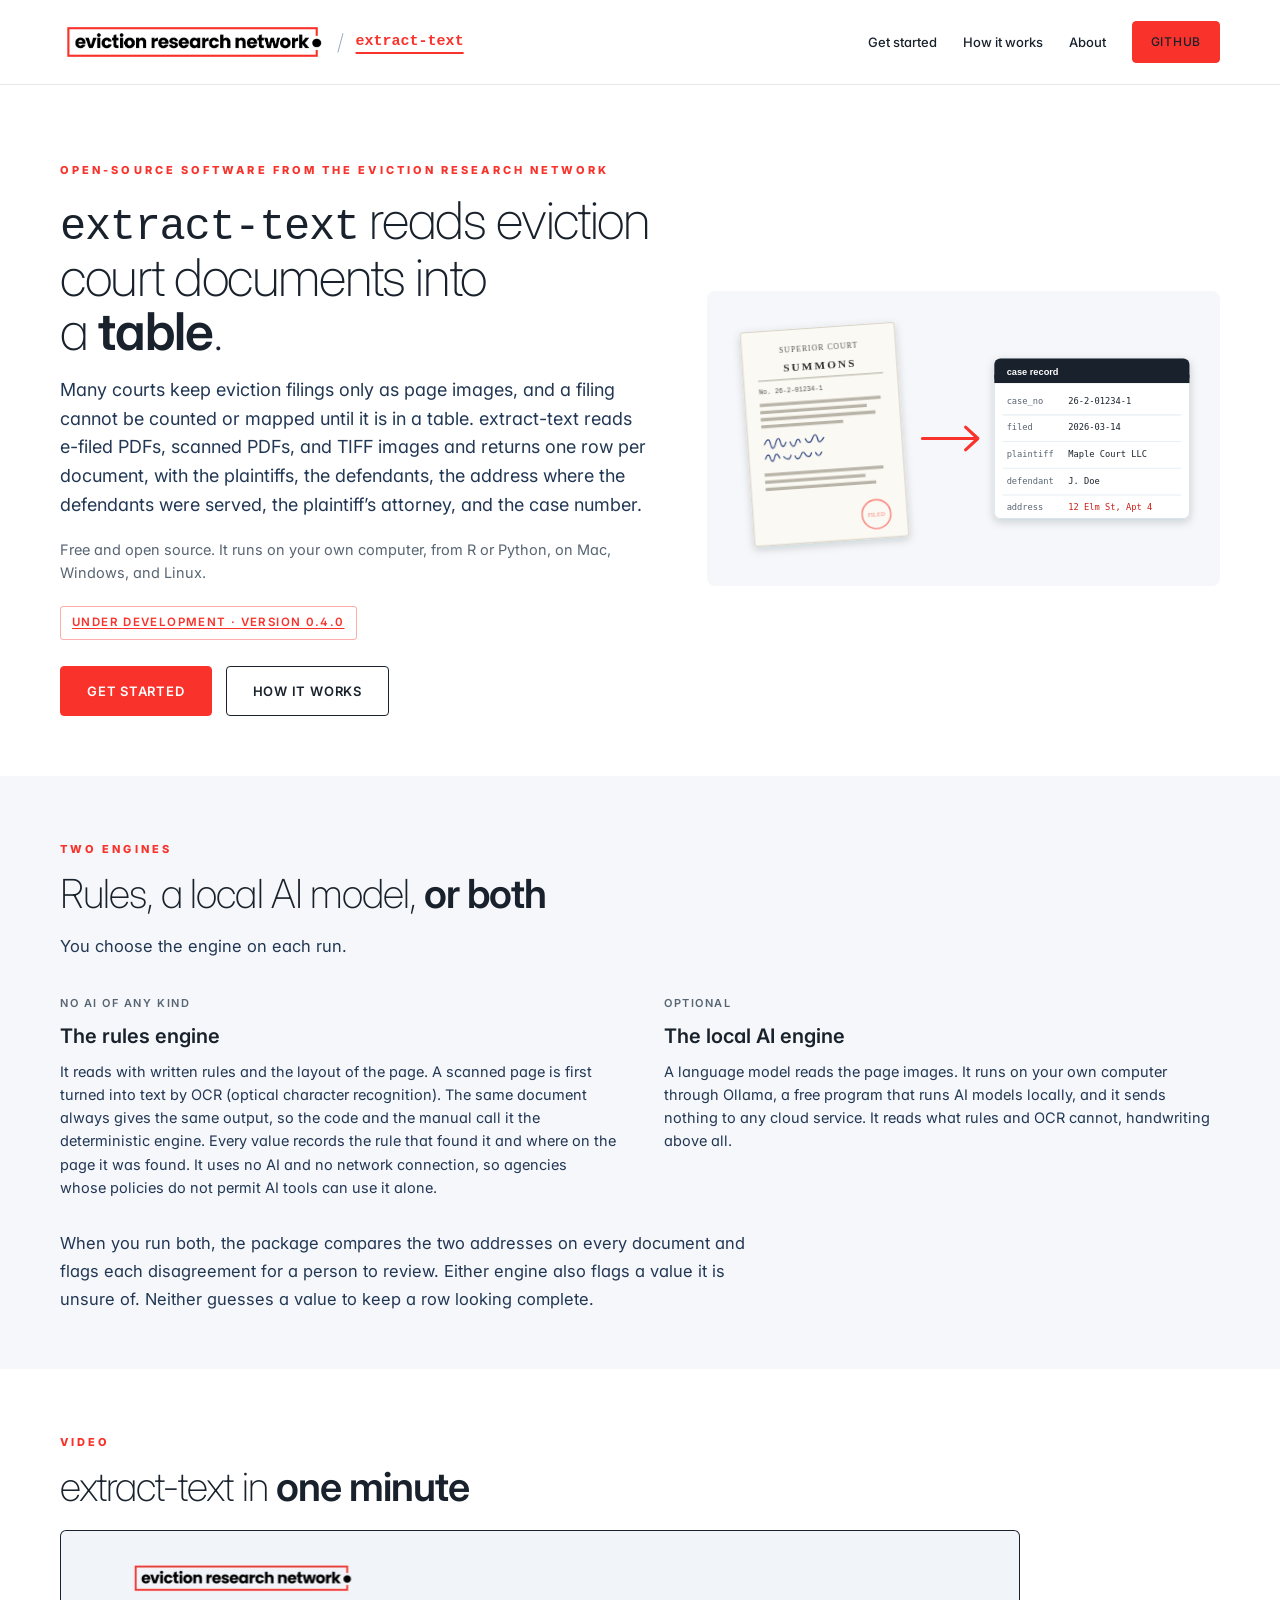
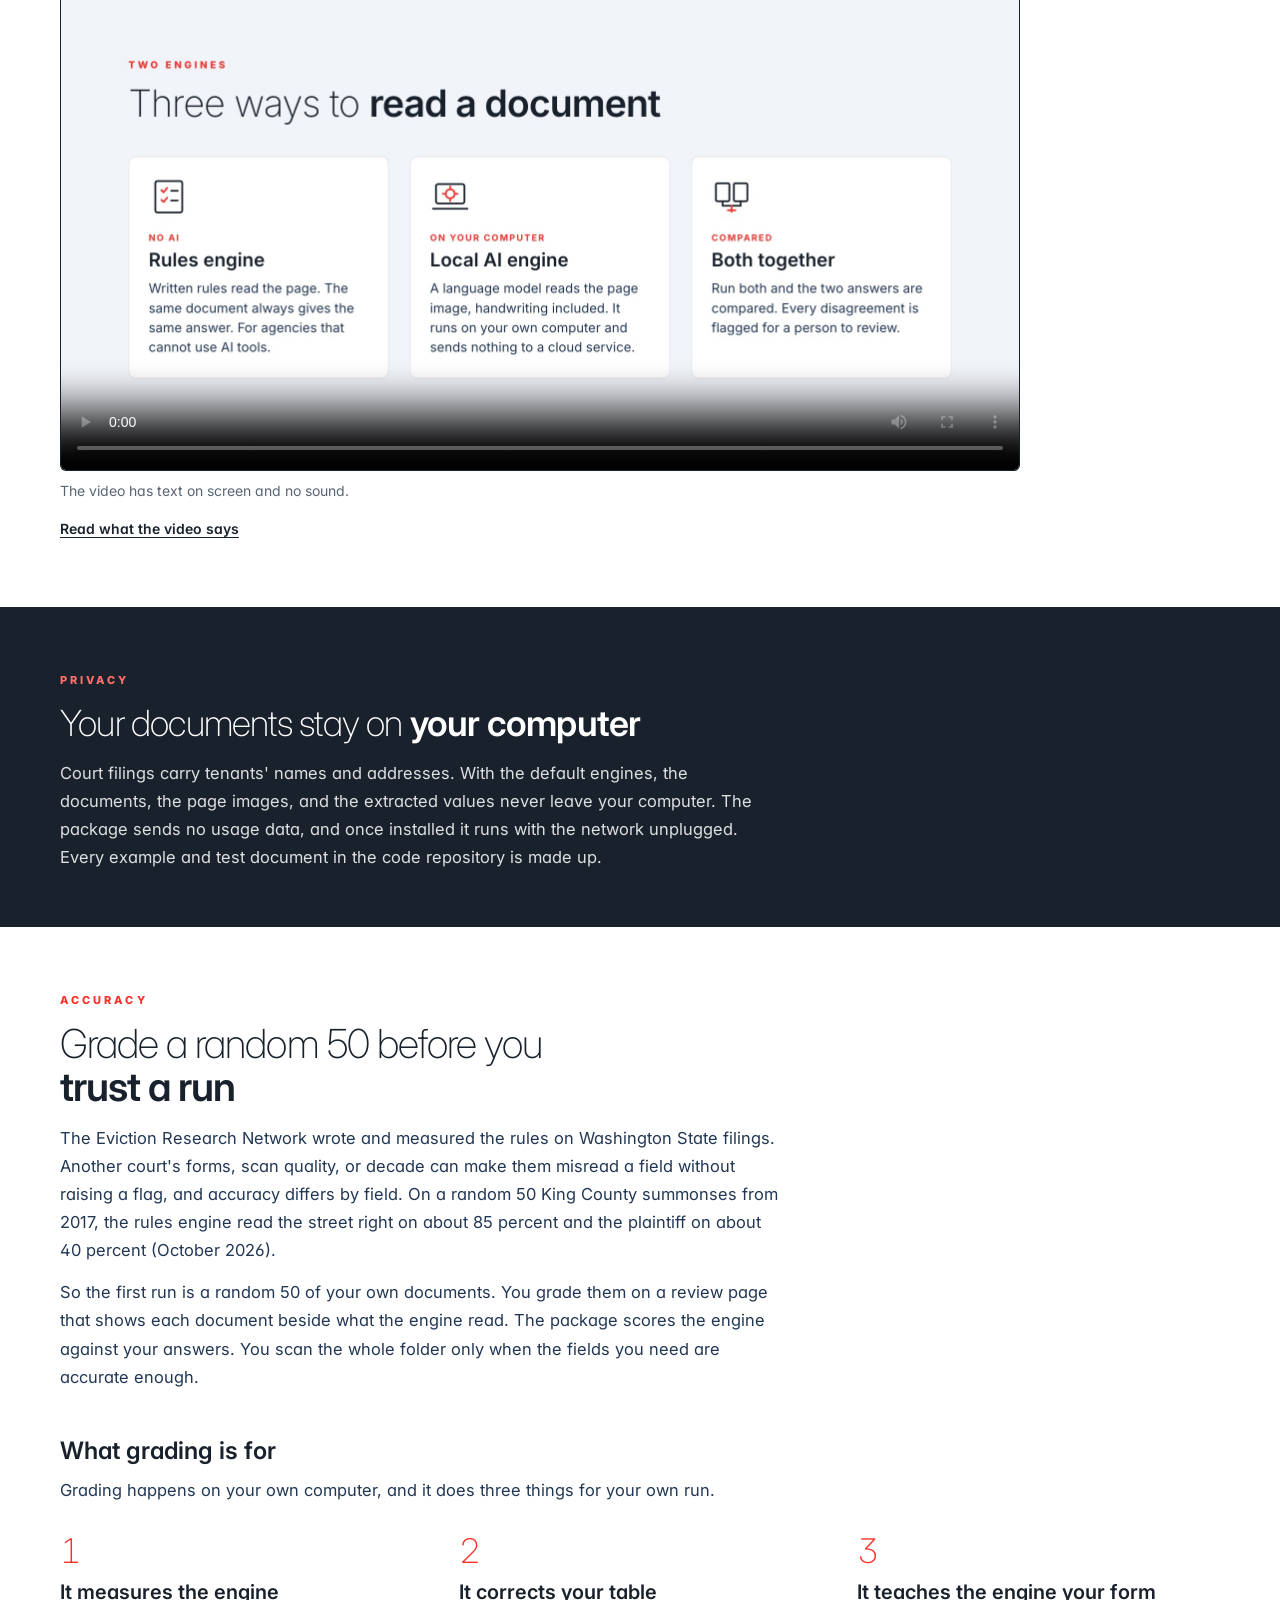
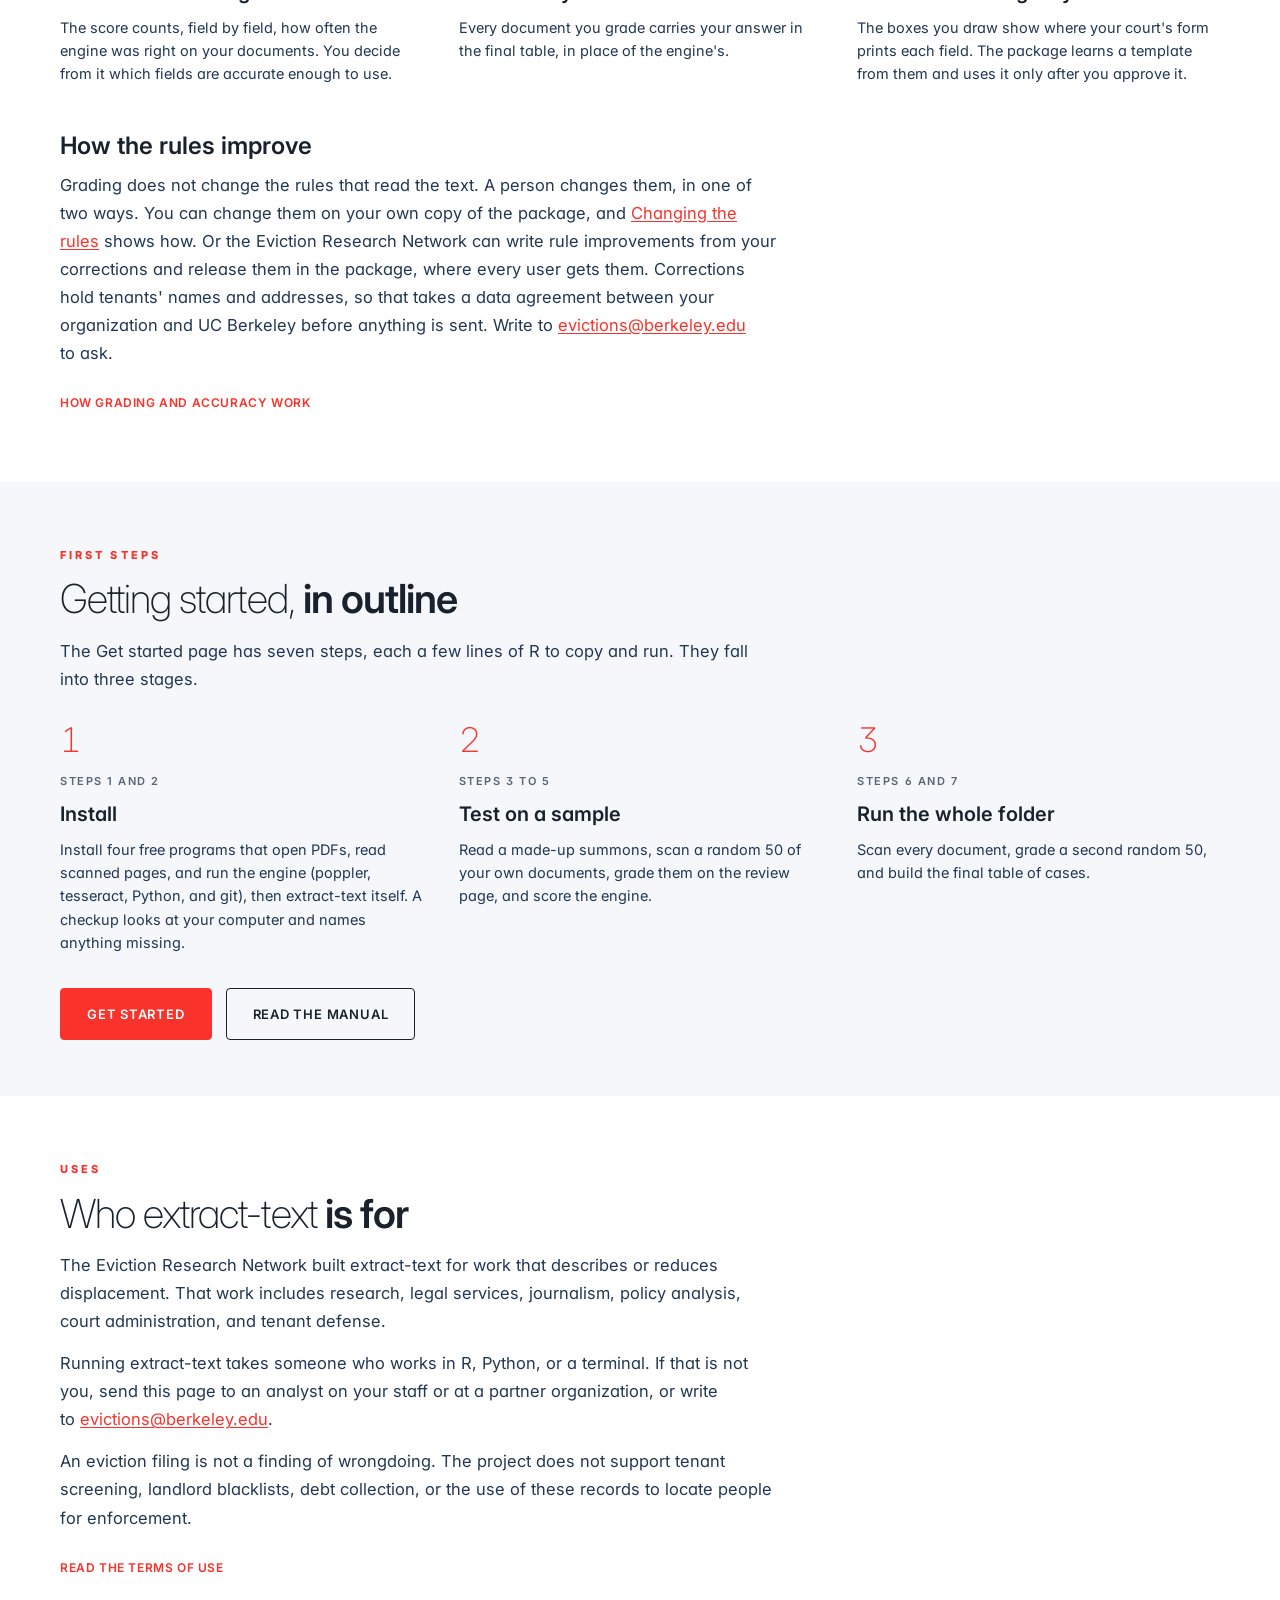
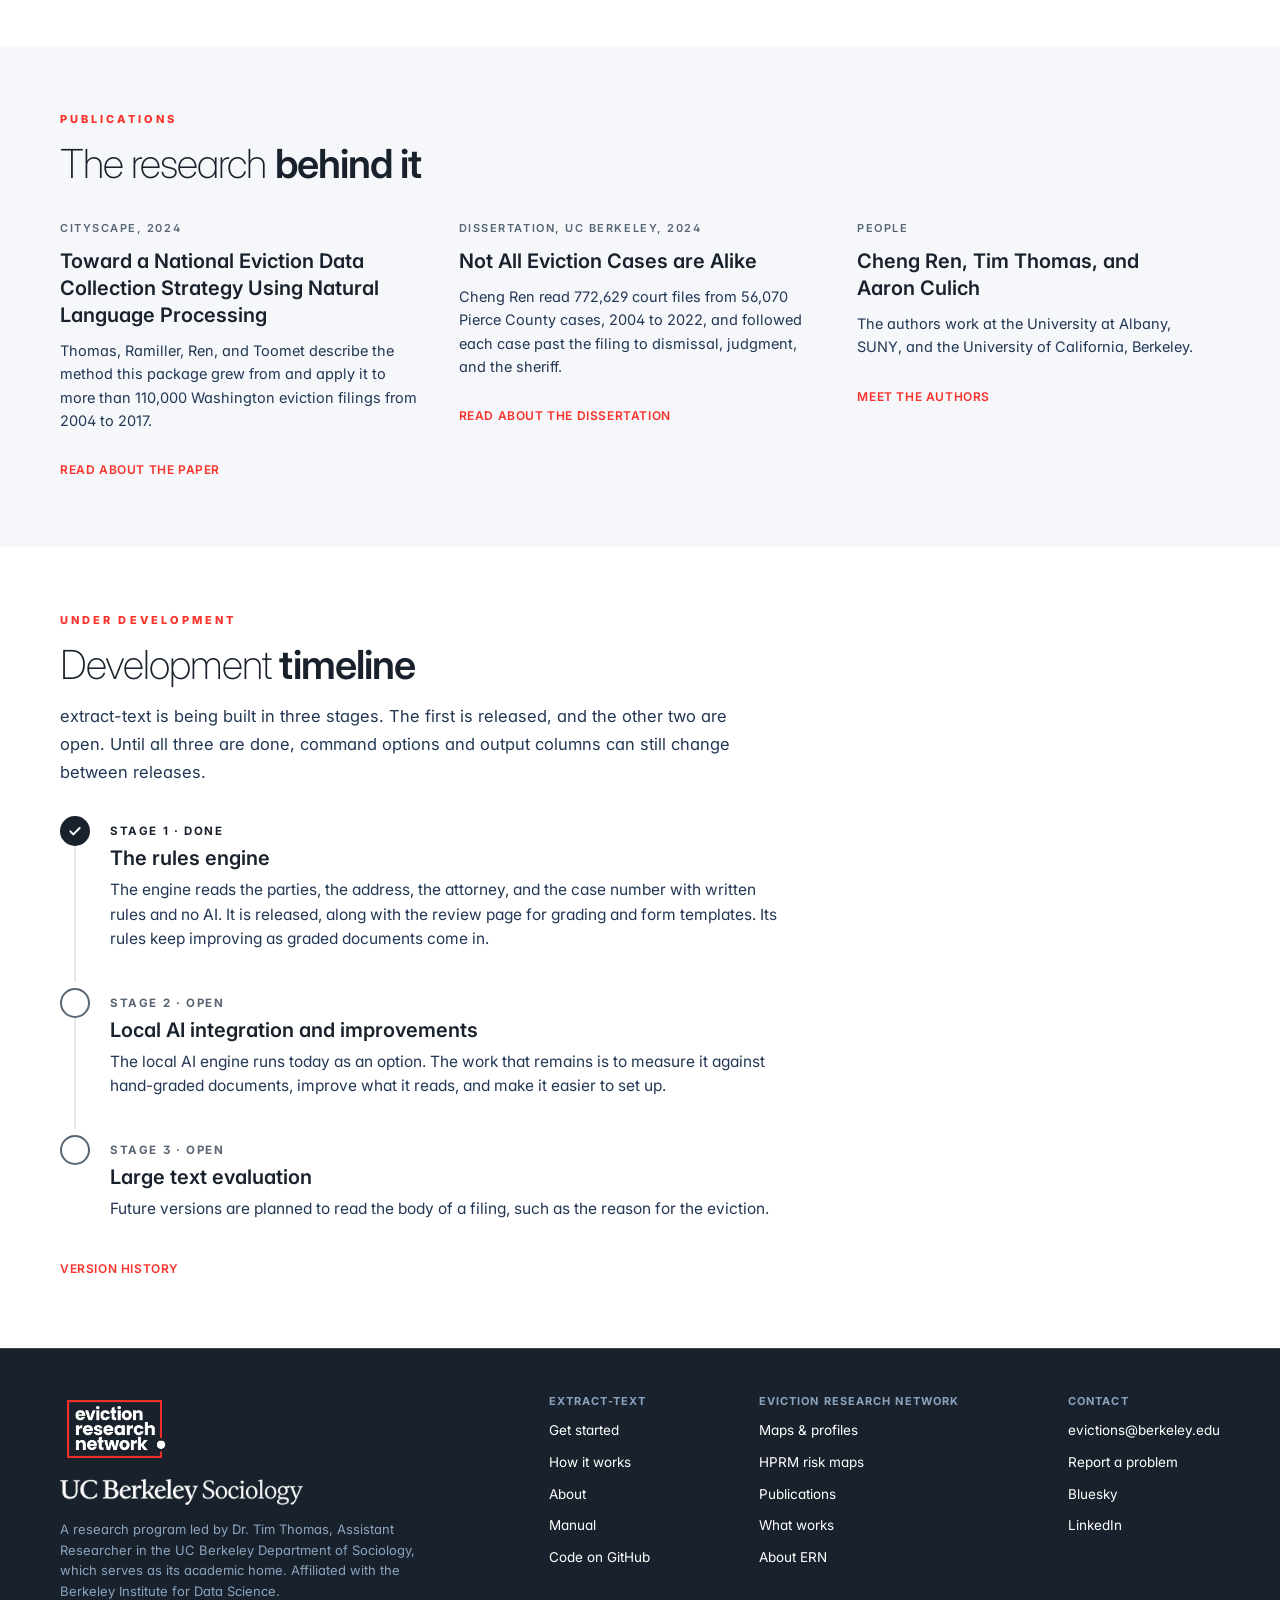
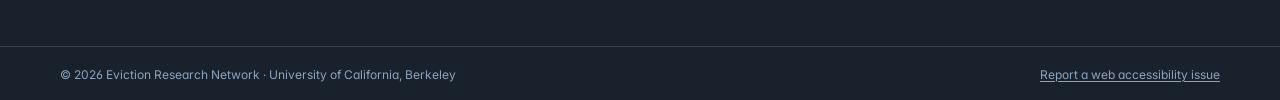
==== commit 9eef38a2: "Website: what grading is for, how the rules improve, and a development timeline The home page says t" ====
--- a/site/index.html
+++ b/site/index.html
@@ -61,7 +61,7 @@
         <h1><code>extract-text</code> reads eviction court documents into a <em>table</em>.</h1>
         <p class="lede">Many courts keep eviction filings only as page images, and a filing cannot be counted or mapped until it is in a table. extract-text reads e-filed PDFs, scanned PDFs, and TIFF images and returns one row per document, with the plaintiffs, the defendants, the address where the defendants were served, the plaintiff’s attorney, and the case number.</p>
         <p class="small">Free and open source. It runs on your own computer, from R or Python, on Mac, Windows, and Linux.</p>
-        <p class="badge">Under development · version 0.4.0</p>
+        <p class="badge"><a href="#development">Under development · version 0.4.0</a></p>
         <div class="actions">
           <a class="btn" href="get-started.html">Get started</a>
           <a class="btn ghost" href="how-it-works.html">How it works</a>
@@ -135,6 +135,27 @@
 <h2 id="grade-a-random-50-before-you-trust-a-run">Grade a random 50 before you <em>trust a run</em></h2>
 <p>The Eviction Research Network wrote and measured the rules on Washington State filings. Another court's forms, scan quality, or decade can make them misread a field without raising a flag, and accuracy differs by field. On a random 50 King County summonses from 2017, the rules engine read the street right on about 85 percent and the plaintiff on about 40 percent (October 2026).</p>
 <p>So the first run is a random 50 of your own documents. You grade them on a review page that shows each document beside what the engine read. The package scores the engine against your answers. You scan the whole folder only when the fields you need are accurate enough.</p>
+<h3 id="grading">What grading is for</h3>
+<p>Grading happens on your own computer, and it does three things for your own run.</p>
+<div class="cards">
+<div class="card">
+<p><span class="n">1</span></p>
+<h3 id="it-measures-the-engine">It measures the engine</h3>
+<p>The score counts, field by field, how often the engine was right on your documents. You decide from it which fields are accurate enough to use.</p>
+</div>
+<div class="card">
+<p><span class="n">2</span></p>
+<h3 id="it-corrects-your-table">It corrects your table</h3>
+<p>Every document you grade carries your answer in the final table, in place of the engine's.</p>
+</div>
+<div class="card">
+<p><span class="n">3</span></p>
+<h3 id="it-teaches-the-engine-your-form">It teaches the engine your form</h3>
+<p>The boxes you draw show where your court's form prints each field. The package learns a template from them and uses it only after you approve it.</p>
+</div>
+</div>
+<h3 id="rules">How the rules improve</h3>
+<p>Grading does not change the rules that read the text. A person changes them, in one of two ways. You can change them on your own copy of the package, and <a href="https://github.com/evictionresearch/extract-text/blob/main/docs/changing_rules.md" target="_blank" rel="noopener noreferrer">Changing the rules</a> shows how. Or the Eviction Research Network can write rule improvements from your corrections and release them in the package, where every user gets them. Corrections hold tenants' names and addresses, so that takes a data agreement between your organization and UC Berkeley before anything is sent. Write to <a href="mailto:evictions@berkeley.edu?Subject=extract-text">evictions@berkeley.edu</a> to ask.</p>
 <p><a href="how-it-works.html#accuracy" class="more">How grading and accuracy work</a></p>
 </div>
 </section>
@@ -208,6 +229,42 @@
 <p><a href="about.html#authors" class="more">Meet the authors</a></p>
 </div>
 </div>
+</div>
+</section>
+<section>
+<div class="wrap sec">
+<p class="eyebrow">
+Under development
+</p>
+<h2 id="development">Development <em>timeline</em></h2>
+<p>extract-text is being built in three stages. The first is released, and the other two are open. Until all three are done, command options and output columns can still change between releases.</p>
+<ol class="timeline">
+<li class="done">
+<span class="mark" aria-hidden="true"><svg viewbox="0 0 24 24" width="16" height="16"><path d="M5 12.5l4.5 4.5L19 7.5" fill="none" stroke="currentColor" stroke-width="3" stroke-linecap="round" stroke-linejoin="round"></path></svg></span>
+<div>
+<p class="status">Stage 1 · Done</p>
+<h3>The rules engine</h3>
+<p>The engine reads the parties, the address, the attorney, and the case number with written rules and no AI. It is released, along with the review page for grading and form templates. Its rules keep improving as graded documents come in.</p>
+</div>
+</li>
+<li class="open">
+<span class="mark" aria-hidden="true"></span>
+<div>
+<p class="status">Stage 2 · Open</p>
+<h3>Local AI integration and improvements</h3>
+<p>The local AI engine runs today as an option. The work that remains is to measure it against hand-graded documents, improve what it reads, and make it easier to set up.</p>
+</div>
+</li>
+<li class="open">
+<span class="mark" aria-hidden="true"></span>
+<div>
+<p class="status">Stage 3 · Open</p>
+<h3>Large text evaluation</h3>
+<p>Future versions are planned to read the body of a filing, such as the reason for the eviction.</p>
+</div>
+</li>
+</ol>
+<p><a href="https://github.com/evictionresearch/extract-text/blob/main/CHANGELOG.md" class="more" target="_blank" rel="noopener noreferrer">Version history</a></p>
 </div>
 </section>
 
--- a/site/assets/css/extract-text-2026.css
+++ b/site/assets/css/extract-text-2026.css
@@ -291,3 +291,35 @@
   .page td { padding-right: 10px; }
   .os-group { padding: 16px 16px 4px; }
 }
+
+/* ─── Home page sub-heads inside a section ─── */
+.sec > h3 { font-size: 24px; font-weight: 600; line-height: 1.3; color: var(--ink); margin: 44px 0 10px; }
+
+/* ─── The badge as a link to the timeline ─── */
+.badge a { color: inherit; text-decoration: none; }
+.badge a:hover, .badge a:focus-visible { text-decoration: underline; text-underline-offset: 3px; }
+
+/* ─── Development timeline ─── three stages down a line. A finished stage
+   has a filled mark with a tick and the word Done; an open one has an empty
+   mark and the word Open, so the state never rests on colour alone. */
+.timeline { list-style: none; margin: 30px 0 26px; padding: 0; max-width: 760px; }
+.timeline li { position: relative; display: flex; gap: 20px; padding: 0 0 30px; }
+.timeline li:last-child { padding-bottom: 0; }
+.timeline li::before {
+  content: ""; position: absolute; left: 14px; top: 30px; bottom: 0;
+  width: 2px; background: var(--rule);
+}
+.timeline li:last-child::before { display: none; }
+.timeline .mark {
+  flex: 0 0 30px; width: 30px; height: 30px; border-radius: 50%; box-sizing: border-box;
+  display: flex; align-items: center; justify-content: center;
+  border: 2px solid var(--muted); background: var(--paper); color: #fff;
+}
+.timeline .done .mark { background: var(--ink); border-color: var(--ink); }
+.timeline .status {
+  font-size: 11.5px; font-weight: 700; letter-spacing: 0.14em; text-transform: uppercase;
+  color: var(--muted); margin: 6px 0 4px;
+}
+.timeline .done .status { color: var(--ink); }
+.timeline h3 { font-size: 20px; font-weight: 600; line-height: 1.35; color: var(--ink); margin: 0 0 6px; }
+.timeline p { font-size: 15.5px; line-height: 1.6; margin: 0; }
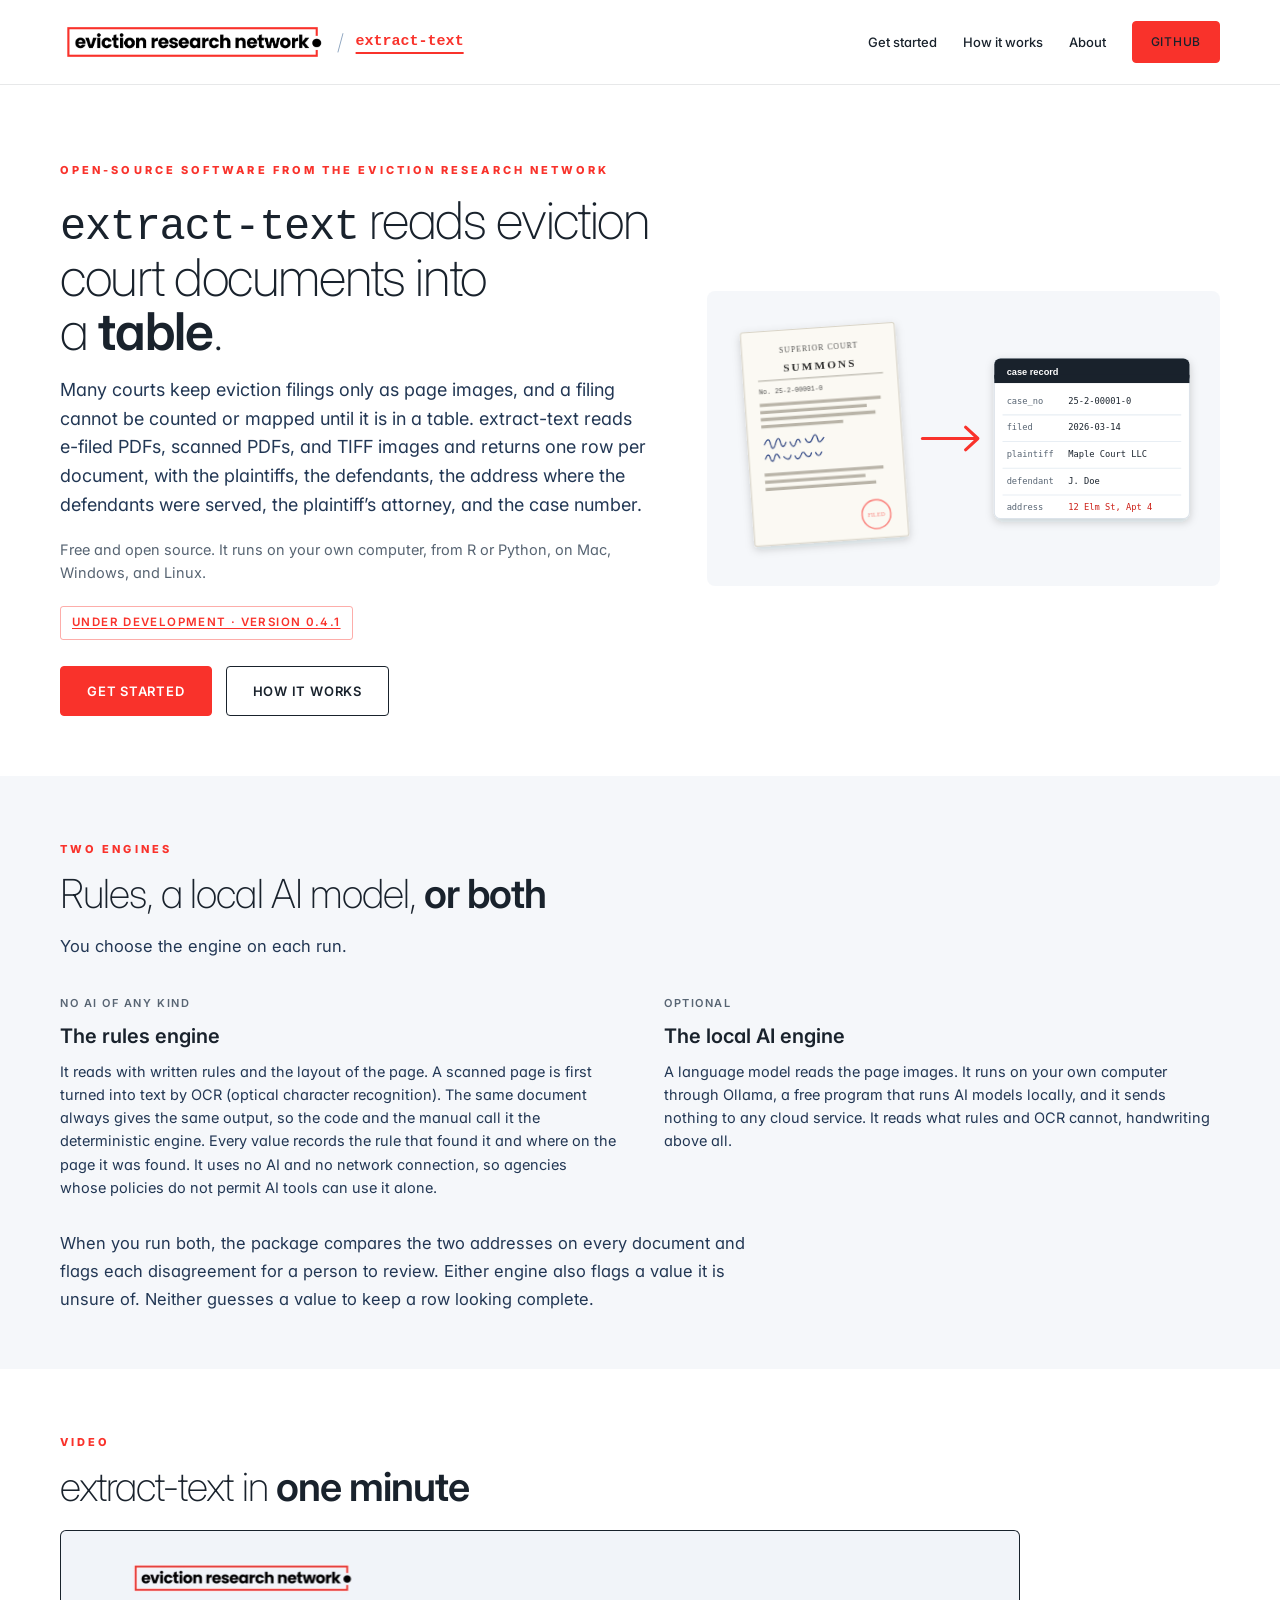
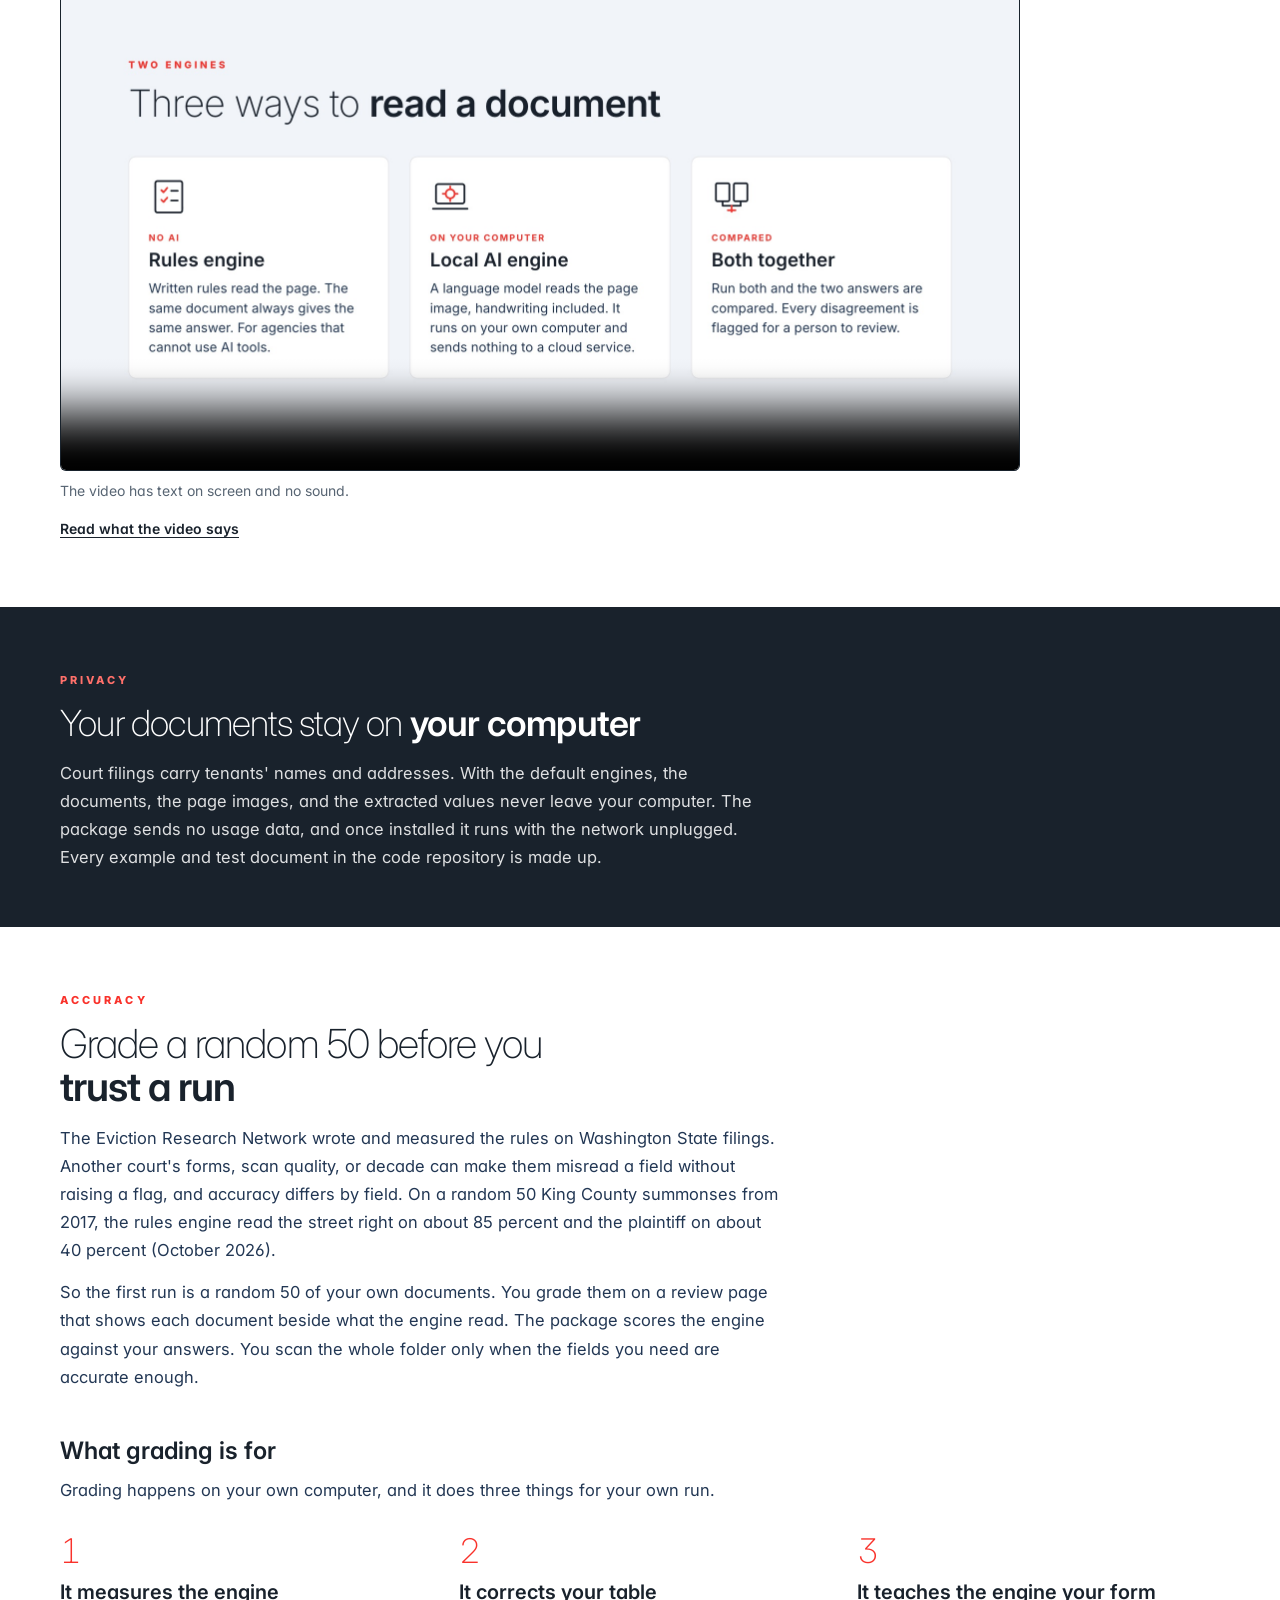
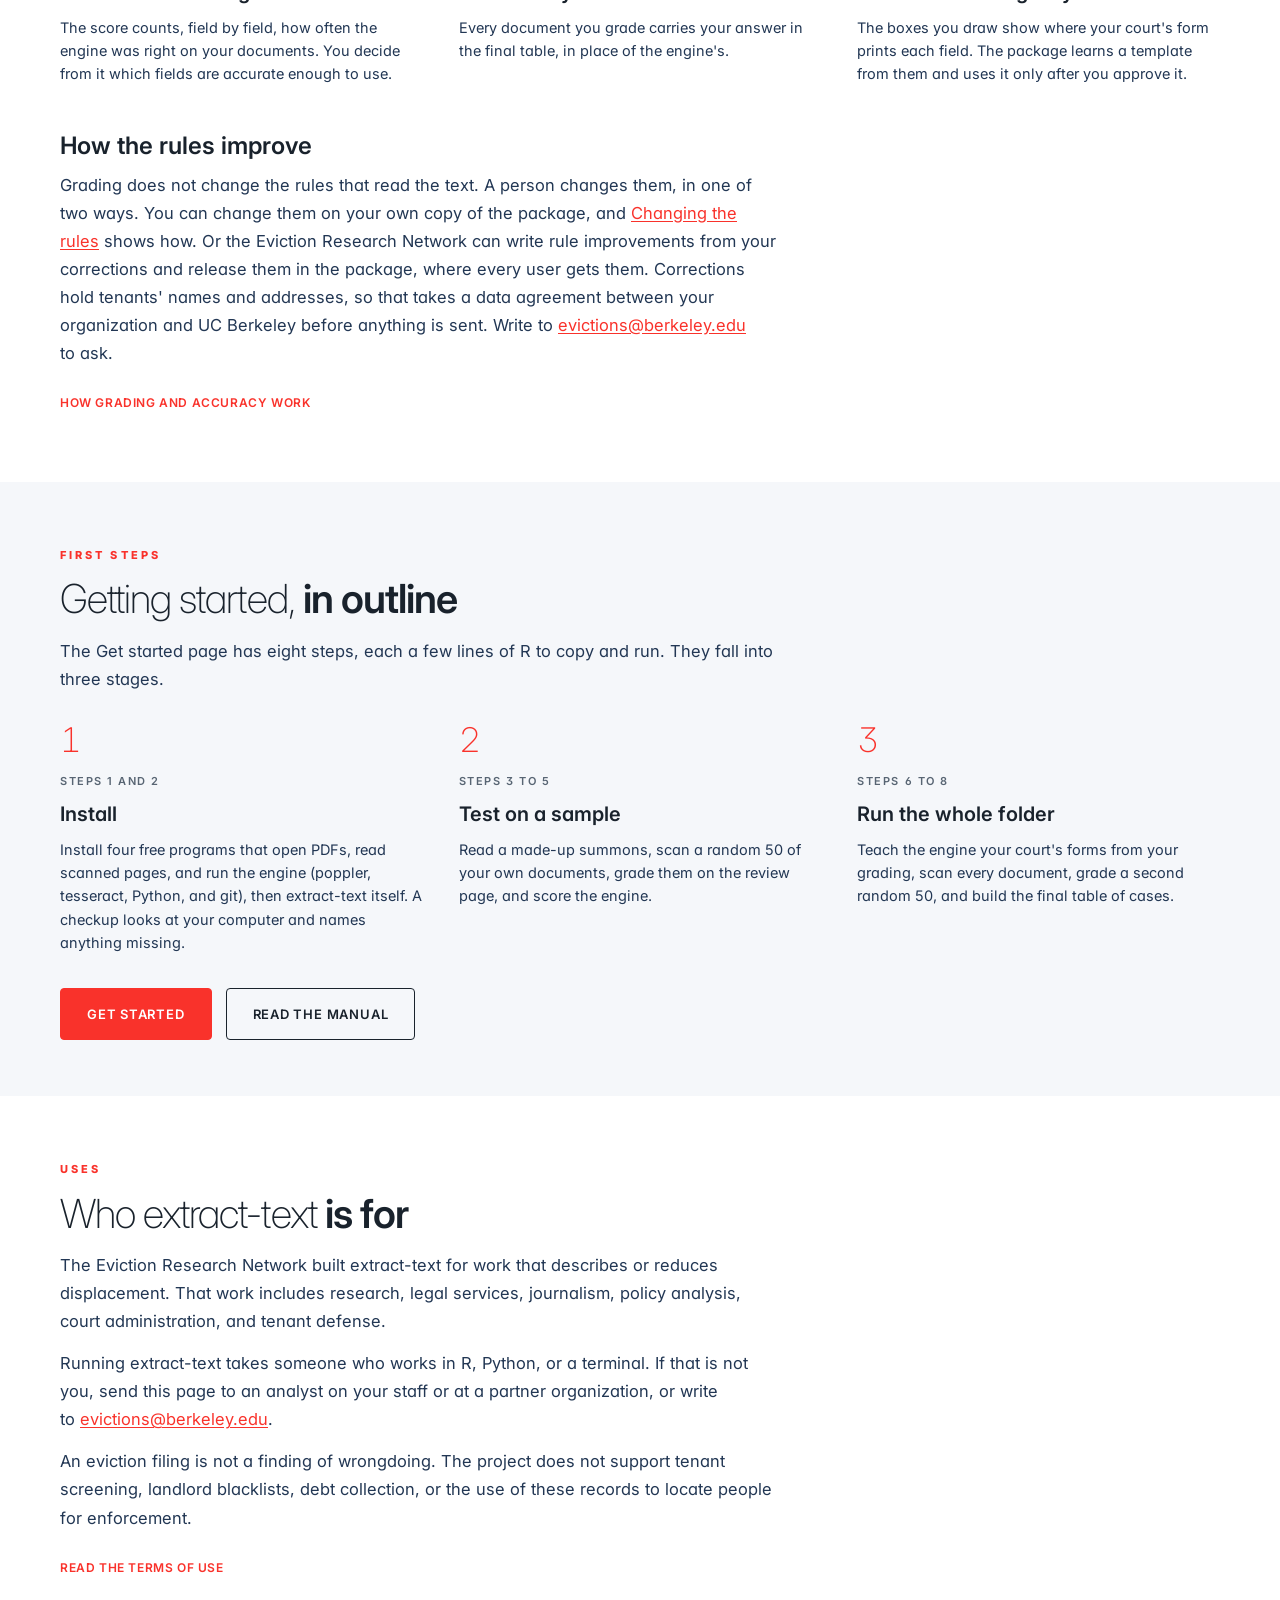
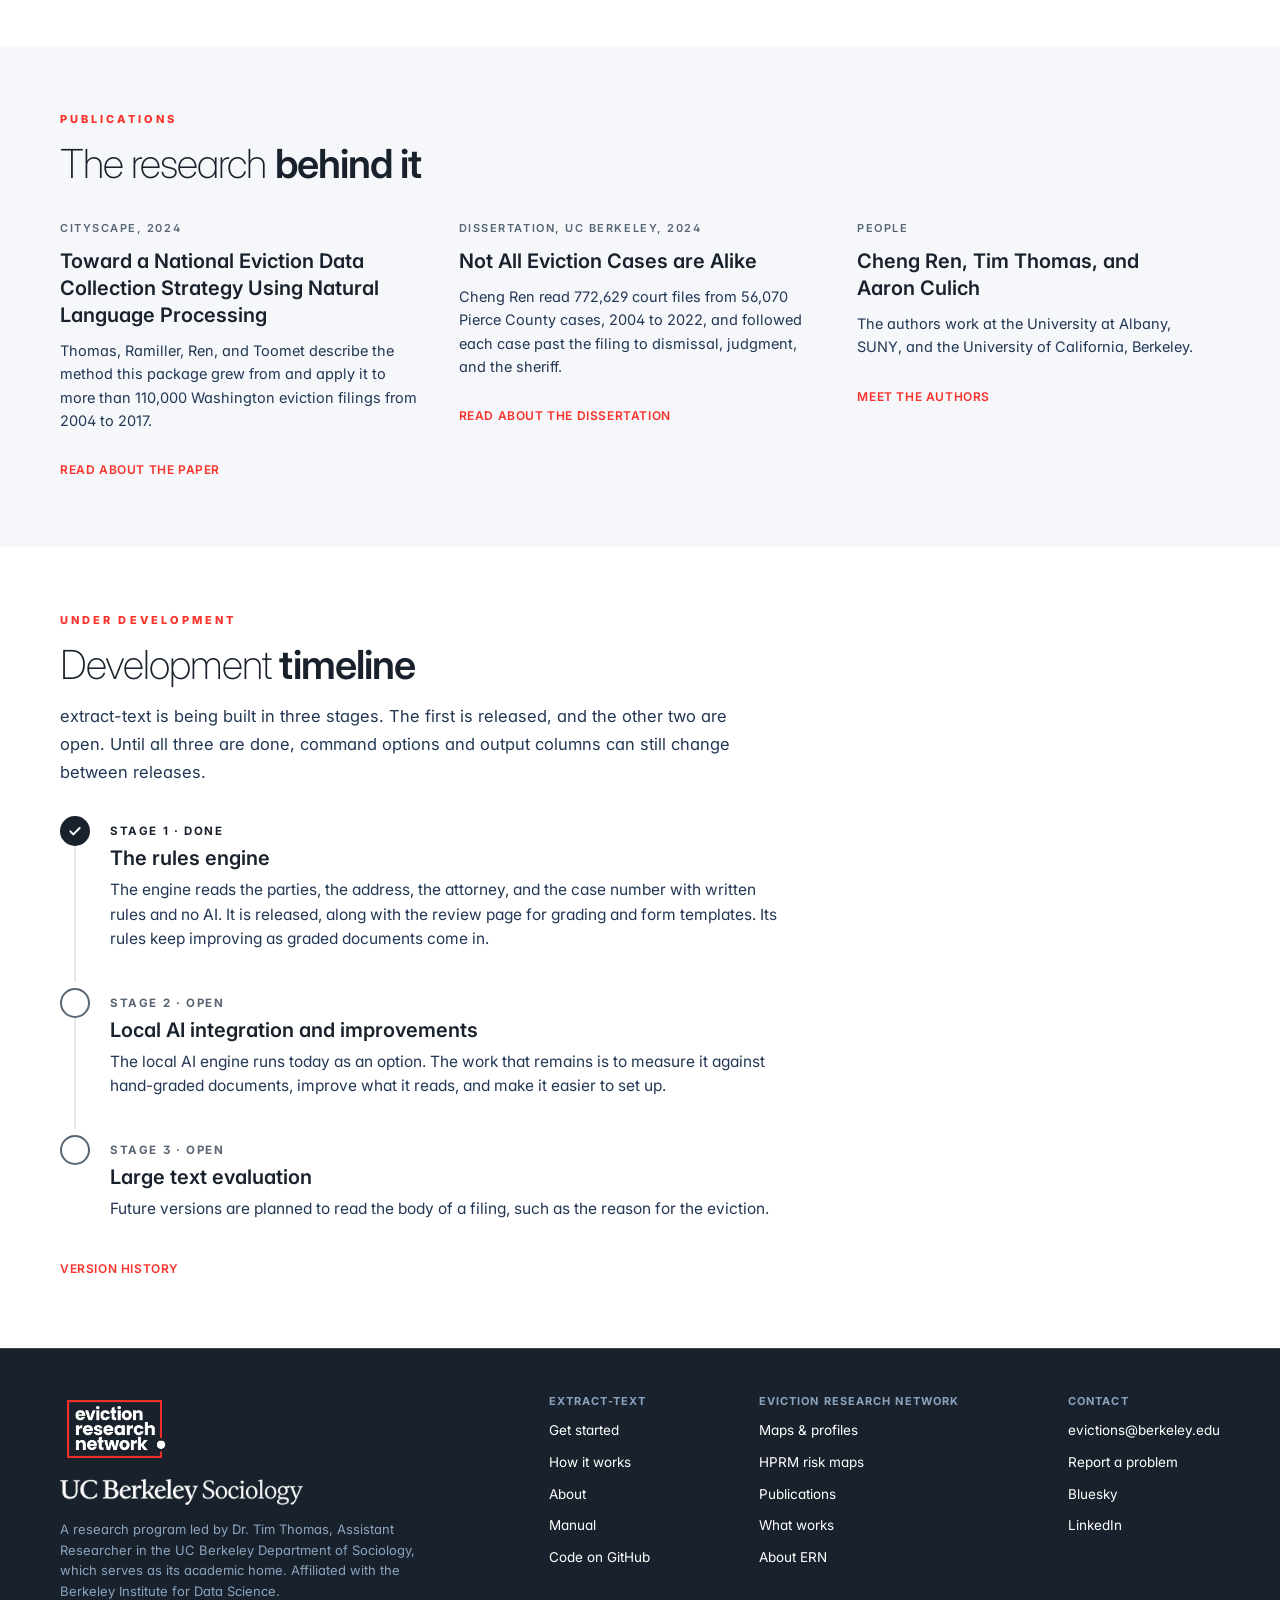
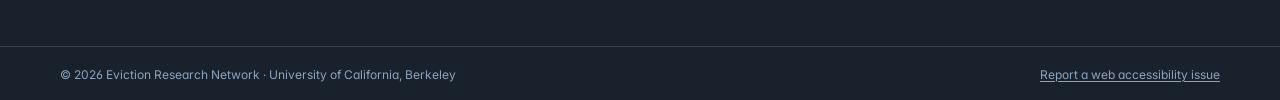
==== commit b28bd24d: "Release 0.4.1: one order from files to table, a start-here page, and two R template fixes The gettin" ====
--- a/site/index.html
+++ b/site/index.html
@@ -61,7 +61,7 @@
         <h1><code>extract-text</code> reads eviction court documents into a <em>table</em>.</h1>
         <p class="lede">Many courts keep eviction filings only as page images, and a filing cannot be counted or mapped until it is in a table. extract-text reads e-filed PDFs, scanned PDFs, and TIFF images and returns one row per document, with the plaintiffs, the defendants, the address where the defendants were served, the plaintiff’s attorney, and the case number.</p>
         <p class="small">Free and open source. It runs on your own computer, from R or Python, on Mac, Windows, and Linux.</p>
-        <p class="badge"><a href="#development">Under development · version 0.4.0</a></p>
+        <p class="badge"><a href="#development">Under development · version 0.4.1</a></p>
         <div class="actions">
           <a class="btn" href="get-started.html">Get started</a>
           <a class="btn ghost" href="how-it-works.html">How it works</a>
@@ -165,7 +165,7 @@
 First steps
 </p>
 <h2 id="getting-started-in-outline">Getting started, <em>in outline</em></h2>
-<p>The Get started page has seven steps, each a few lines of R to copy and run. They fall into three stages.</p>
+<p>The Get started page has eight steps, each a few lines of R to copy and run. They fall into three stages.</p>
 <div class="cards">
 <div class="card">
 <p><span class="n">1</span></p>
@@ -181,9 +181,9 @@
 </div>
 <div class="card">
 <p><span class="n">3</span></p>
-<p><span class="kicker">Steps 6 and 7</span></p>
+<p><span class="kicker">Steps 6 to 8</span></p>
 <h3 id="run-the-whole-folder">Run the whole folder</h3>
-<p>Scan every document, grade a second random 50, and build the final table of cases.</p>
+<p>Teach the engine your court's forms from your grading, scan every document, grade a second random 50, and build the final table of cases.</p>
 </div>
 </div>
 <div class="actions" style="margin-top: 34px;">
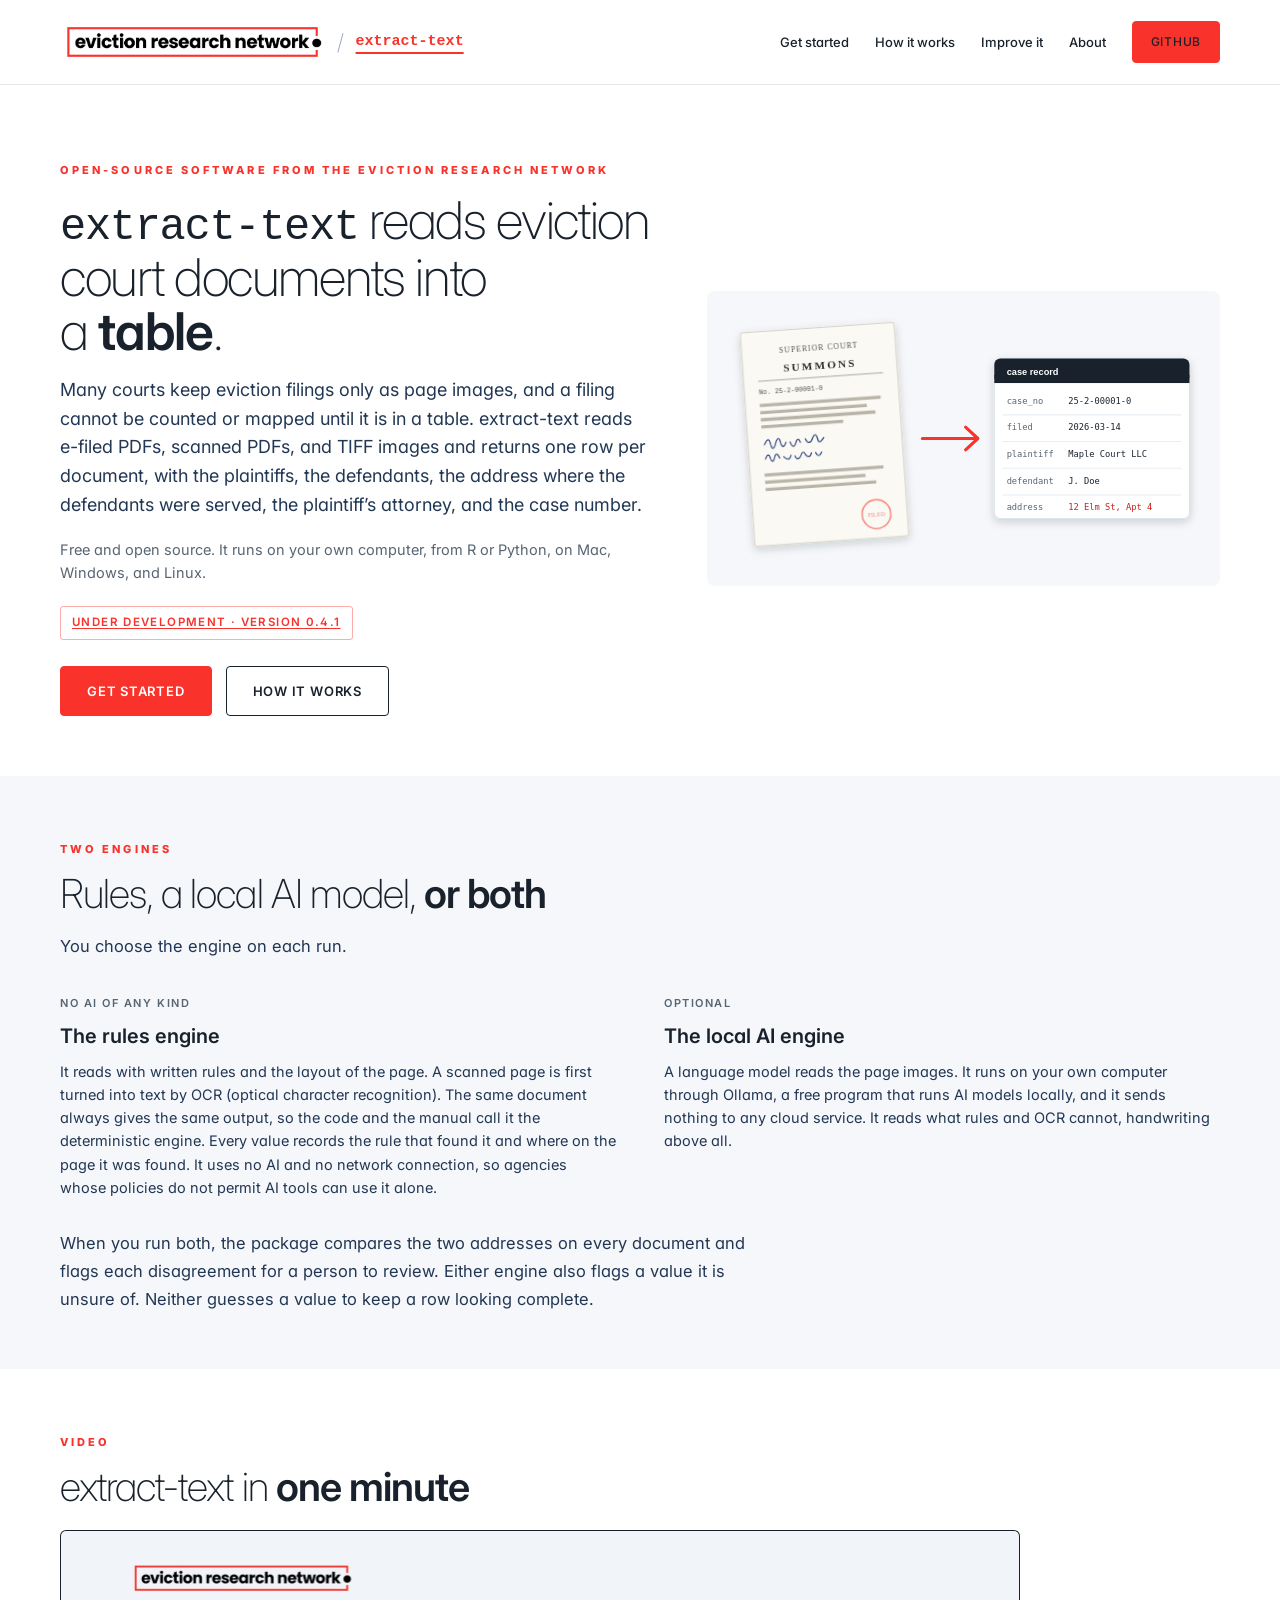
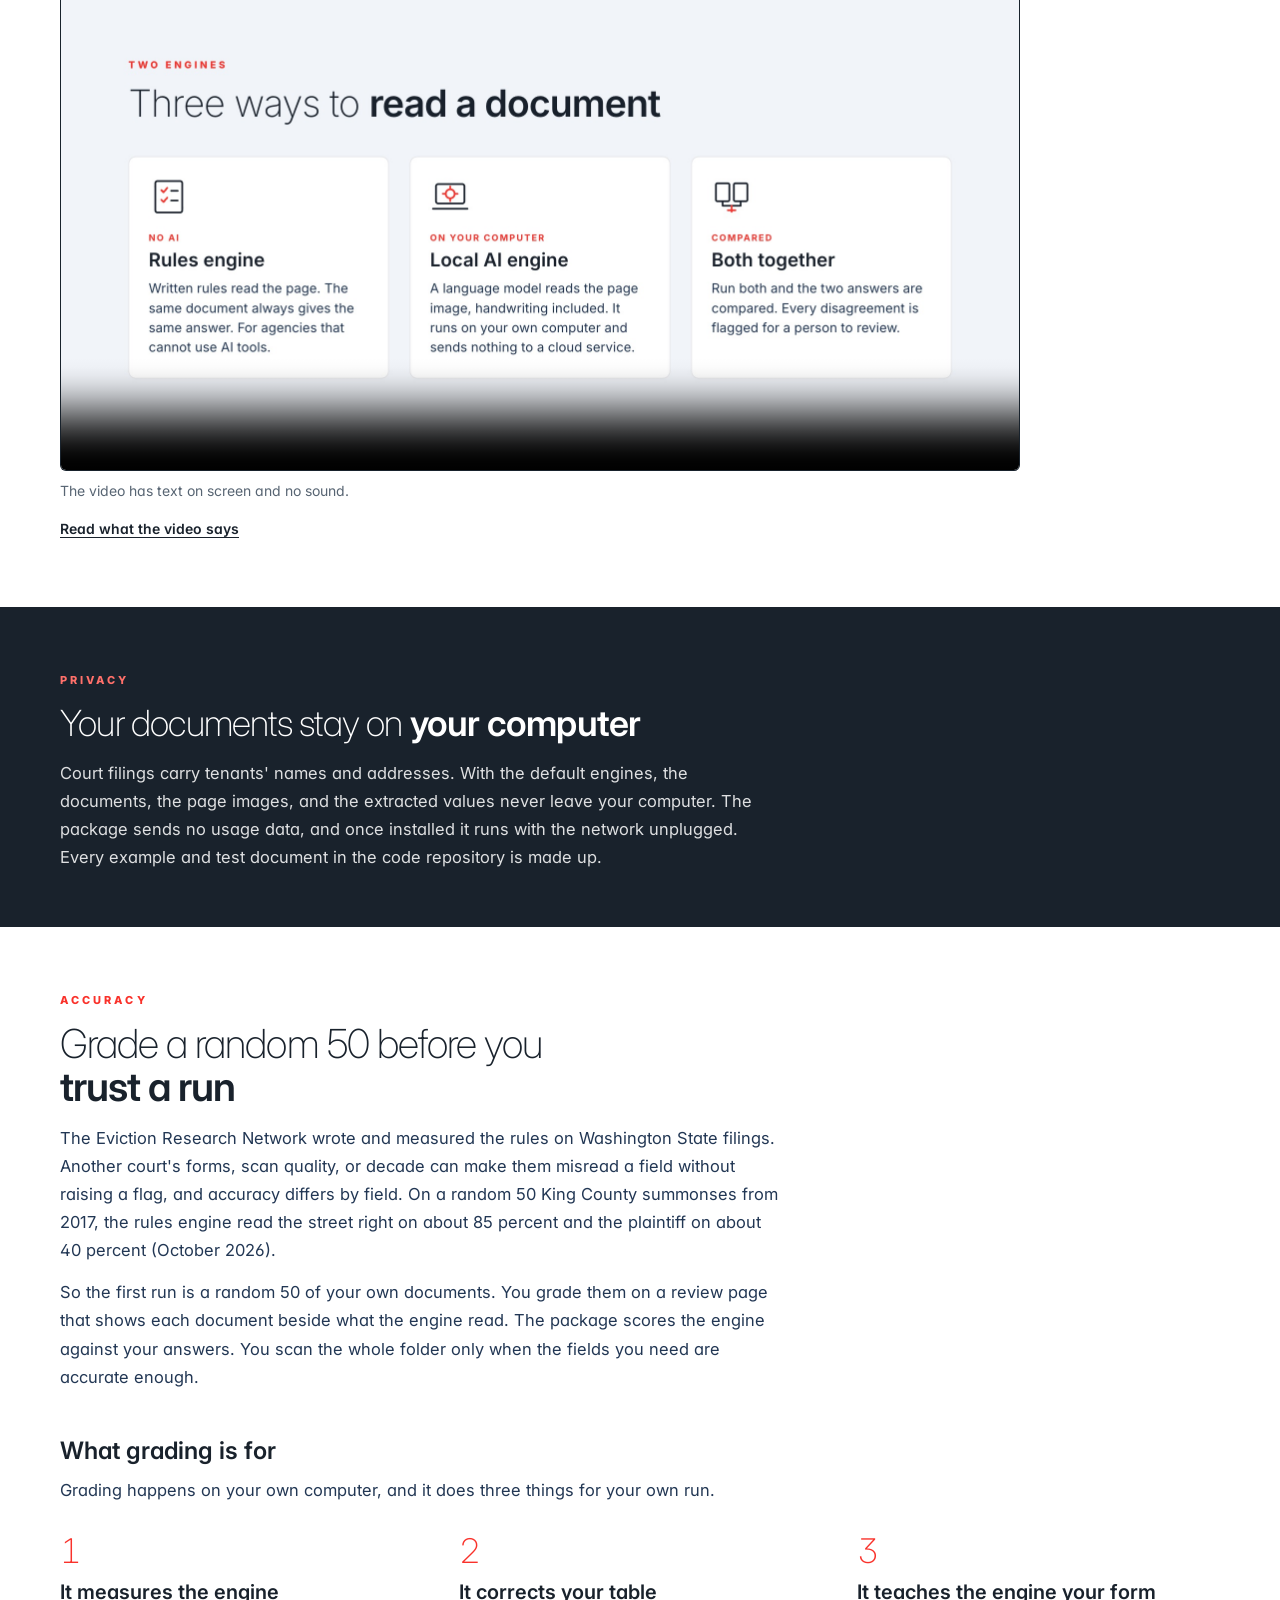
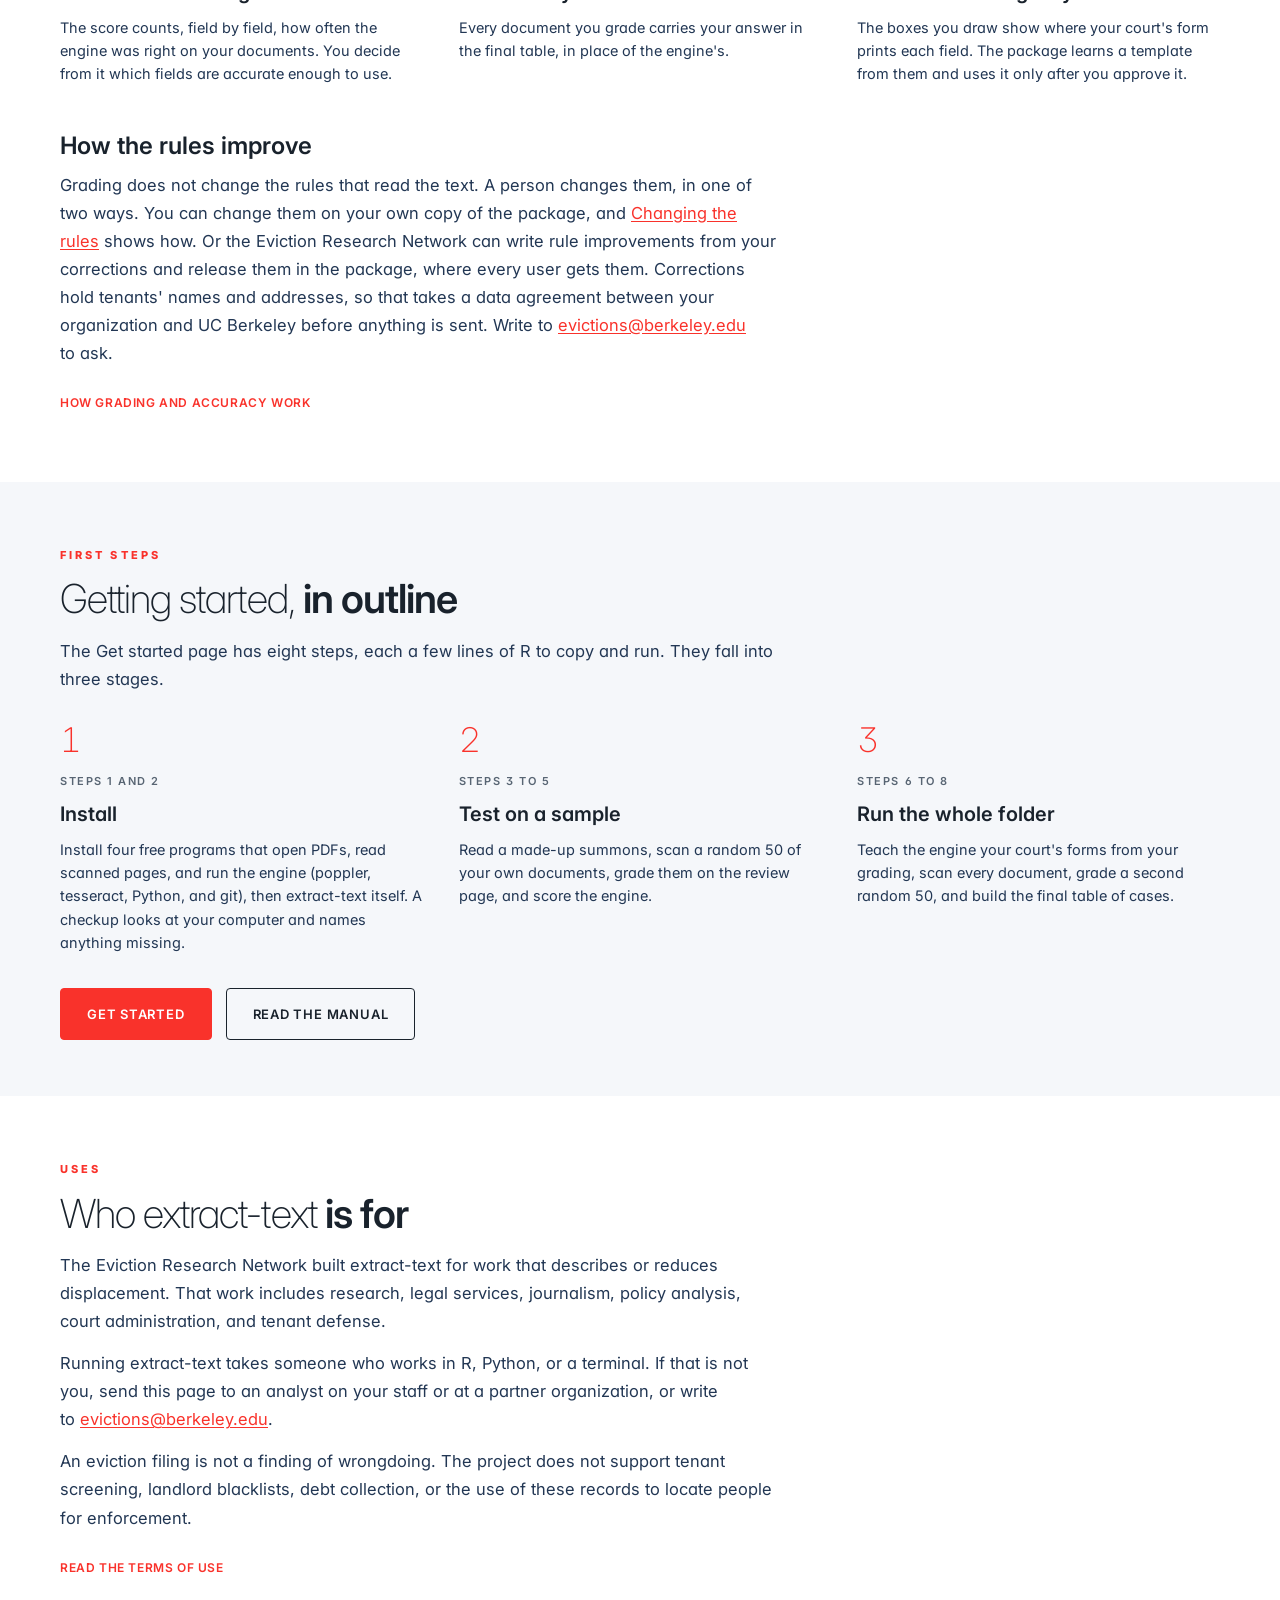
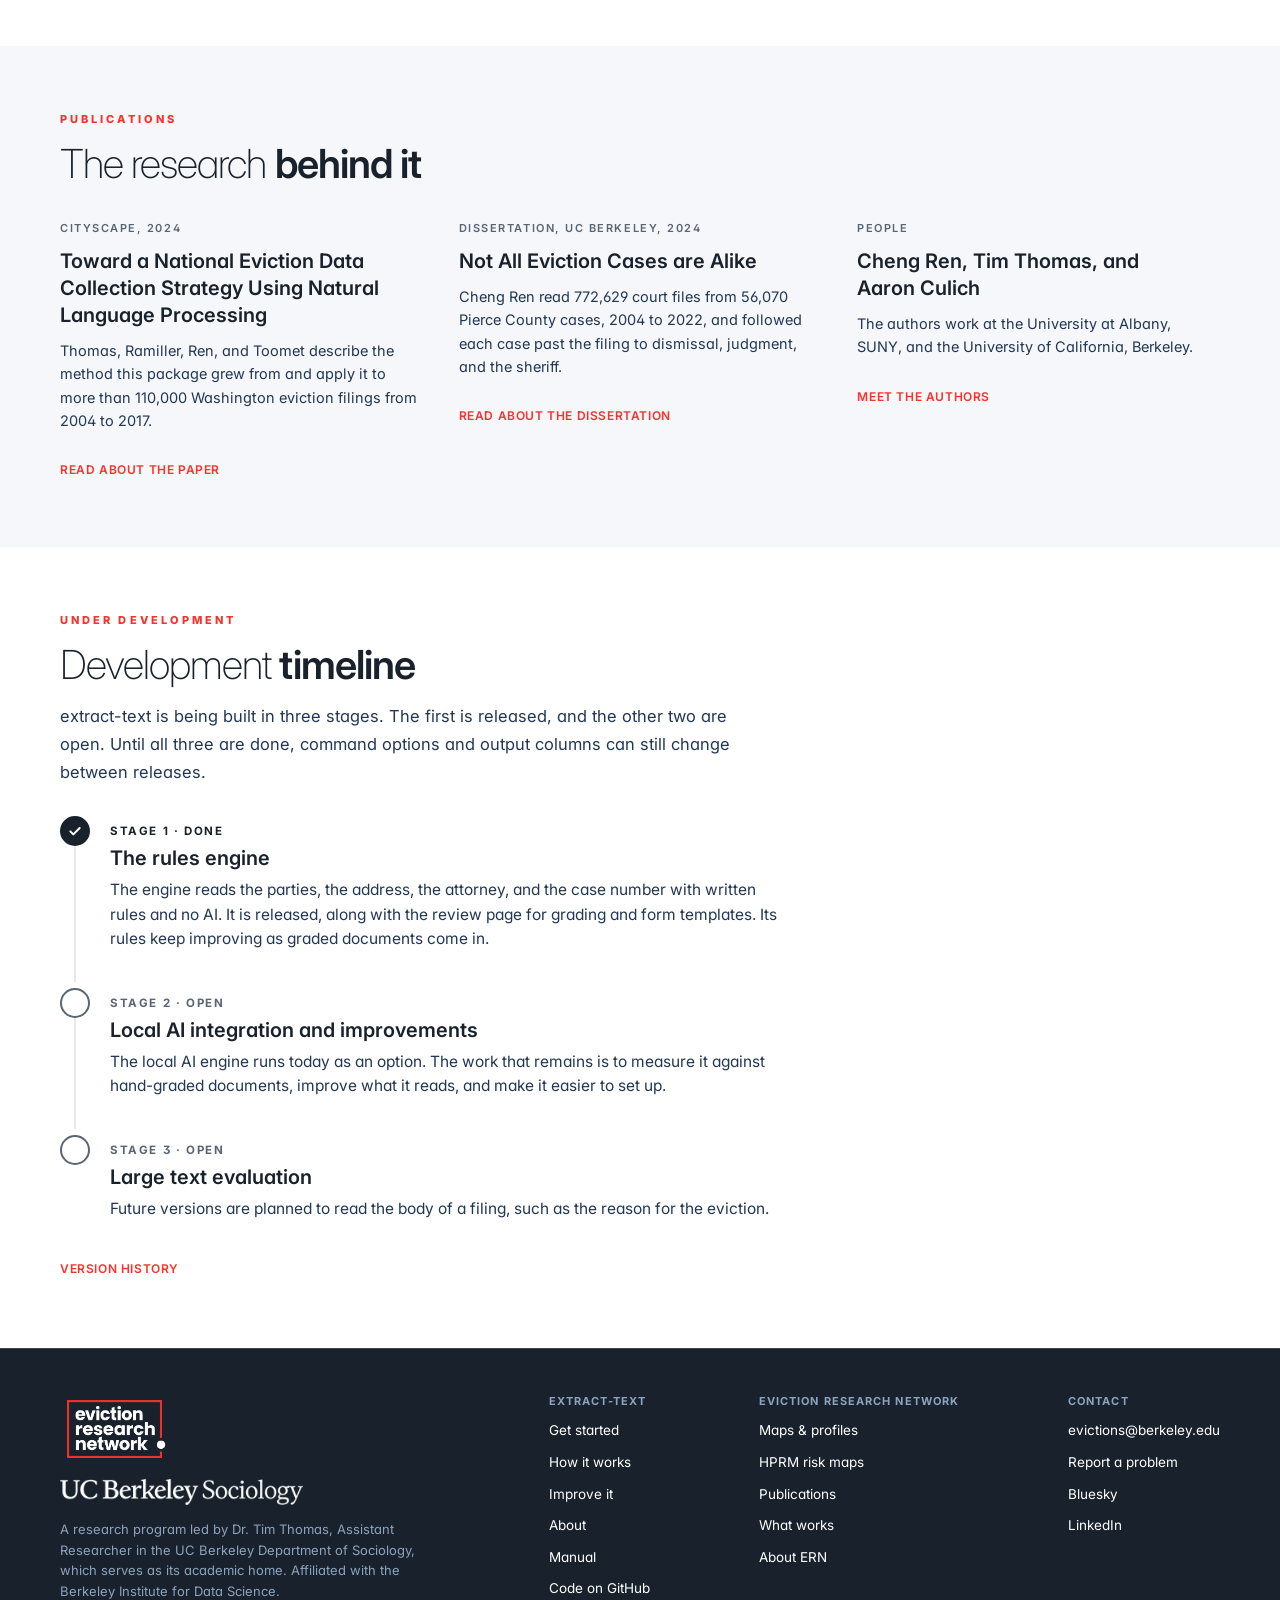
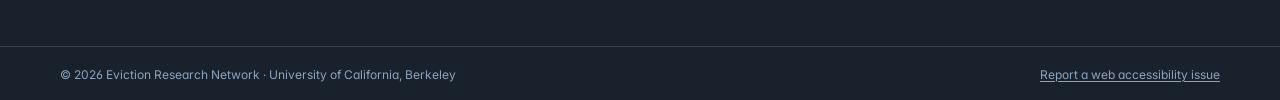
==== commit 7b7ce163: "Website: an Improve it page, on telling ERN what the engine gets wrong and on changing the rules you" ====
--- a/site/index.html
+++ b/site/index.html
@@ -47,6 +47,7 @@
       <nav class="nav" aria-label="extract-text pages">
         <a href="get-started.html">Get started</a>
         <a href="how-it-works.html">How it works</a>
+        <a href="improve.html">Improve it</a>
         <a href="about.html">About</a>
         <a class="btn sm" href="https://github.com/evictionresearch/extract-text" target="_blank" rel="noopener noreferrer">GitHub</a>
       </nav>
@@ -287,6 +288,7 @@
         <span>extract-text</span>
         <a href="get-started.html">Get started</a>
         <a href="how-it-works.html">How it works</a>
+        <a href="improve.html">Improve it</a>
         <a href="about.html">About</a>
         <a href="https://github.com/evictionresearch/extract-text/blob/main/docs/manual.md" target="_blank" rel="noopener noreferrer">Manual</a>
         <a href="https://github.com/evictionresearch/extract-text" target="_blank" rel="noopener noreferrer">Code on GitHub</a>
--- a/site/assets/css/extract-text-2026.css
+++ b/site/assets/css/extract-text-2026.css
@@ -323,3 +323,7 @@
 .timeline .done .status { color: var(--ink); }
 .timeline h3 { font-size: 20px; font-weight: 600; line-height: 1.35; color: var(--ink); margin: 0 0 6px; }
 .timeline p { font-size: 15.5px; line-height: 1.6; margin: 0; }
+
+/* Long file paths in running text break across lines, so they cannot push a
+   phone's page wider than its screen. */
+.page :not(pre) > code { overflow-wrap: anywhere; }
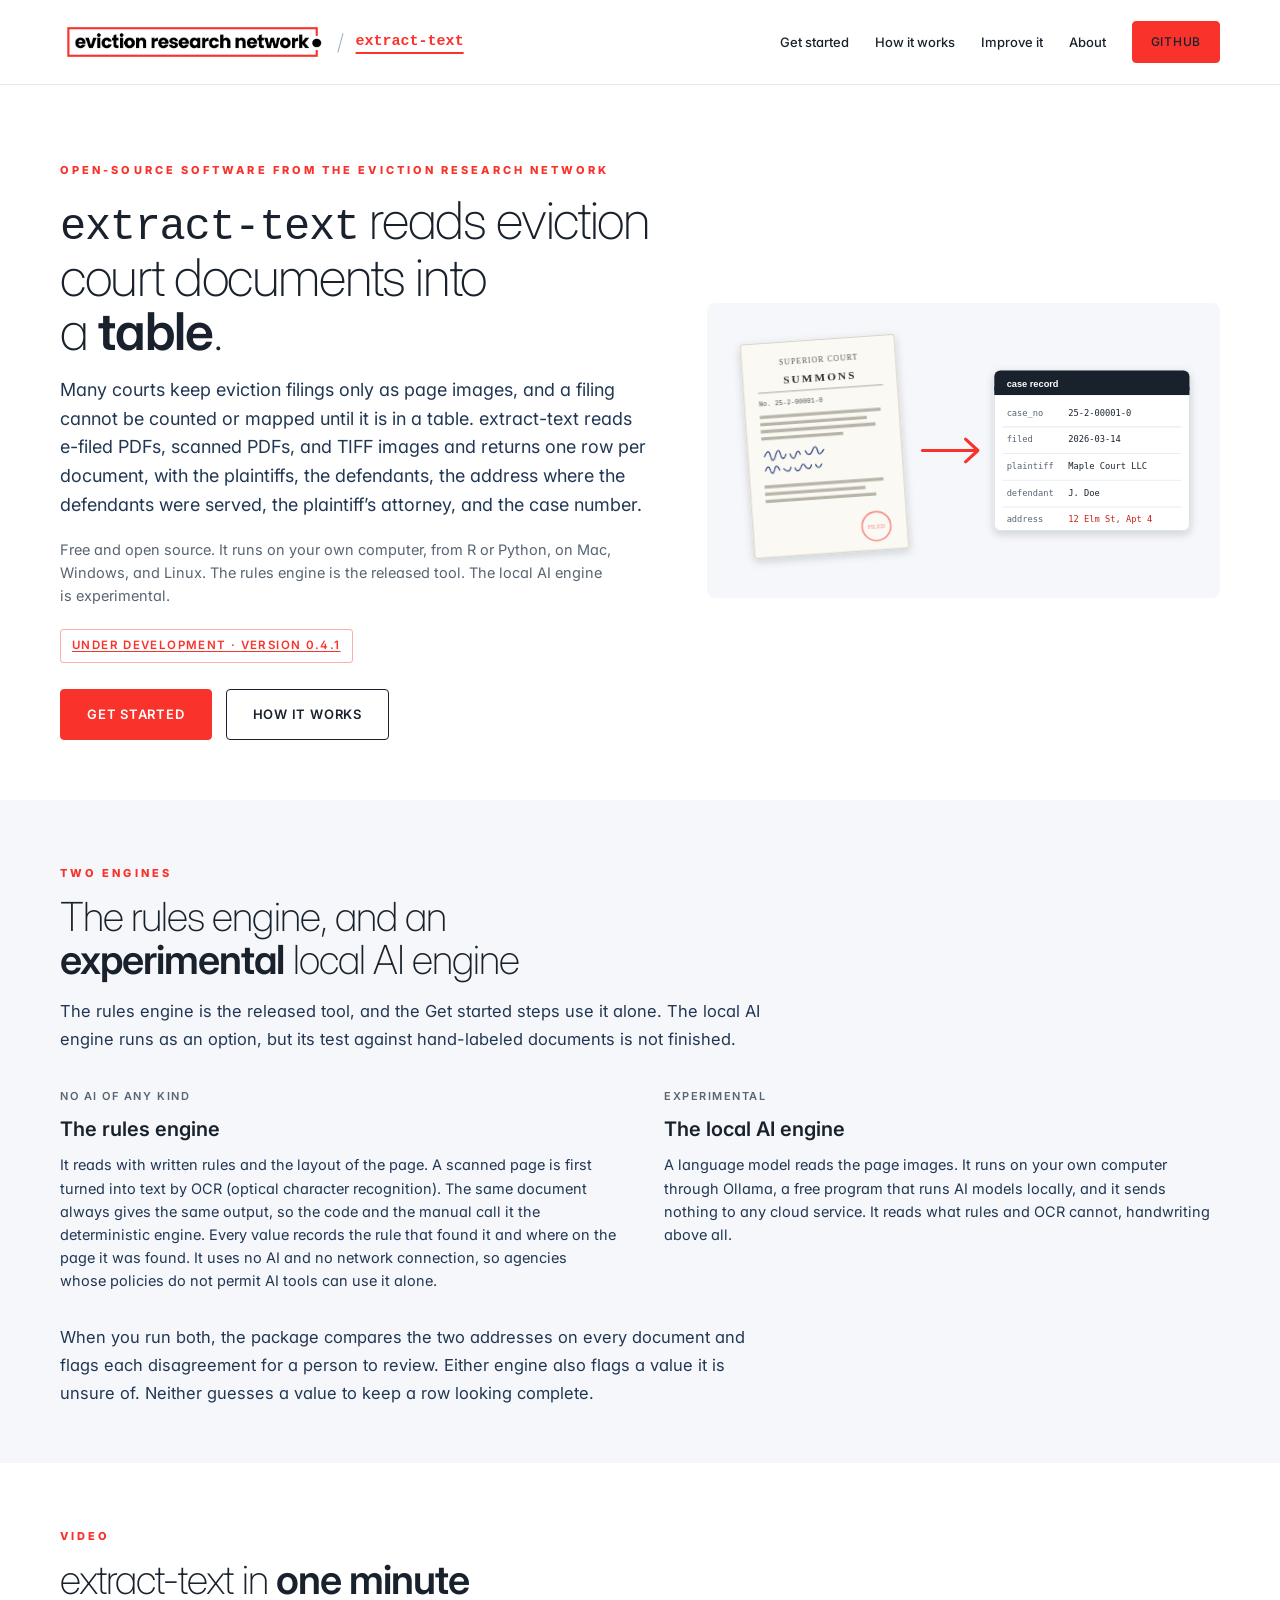
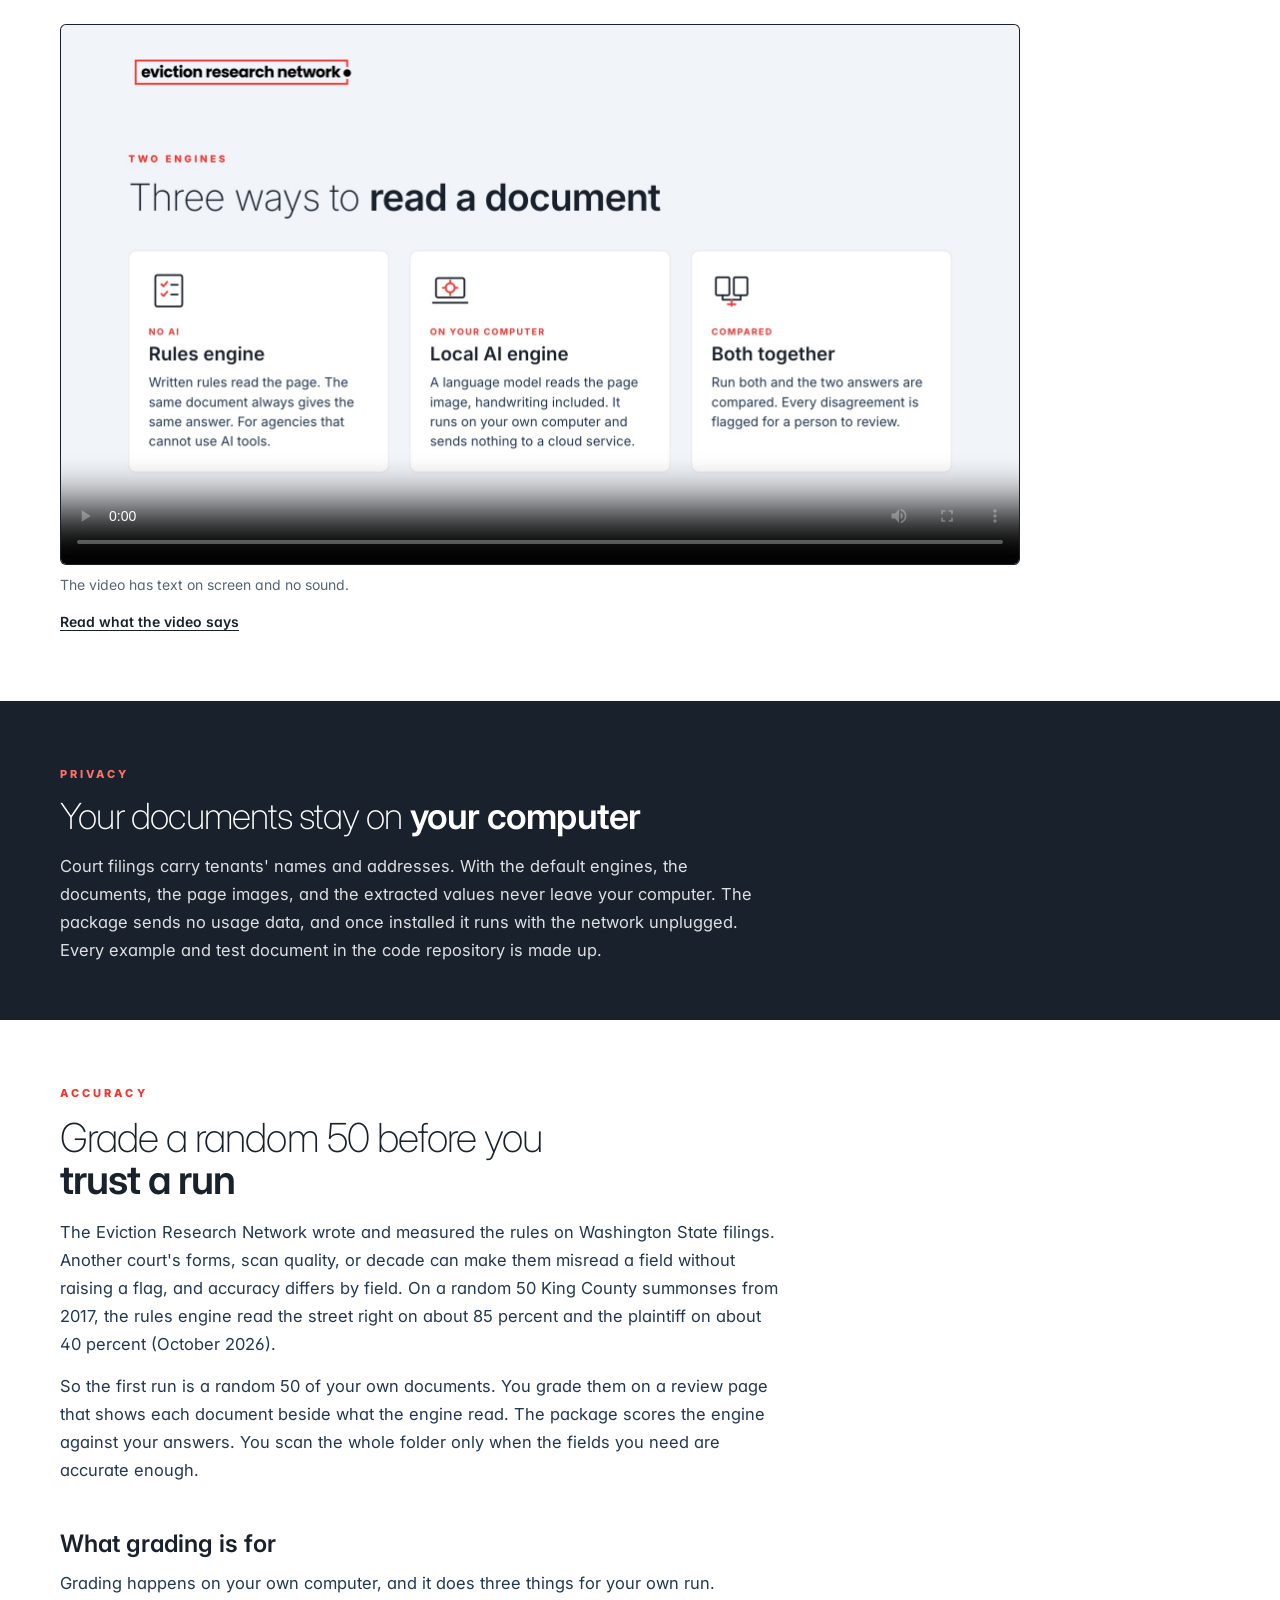
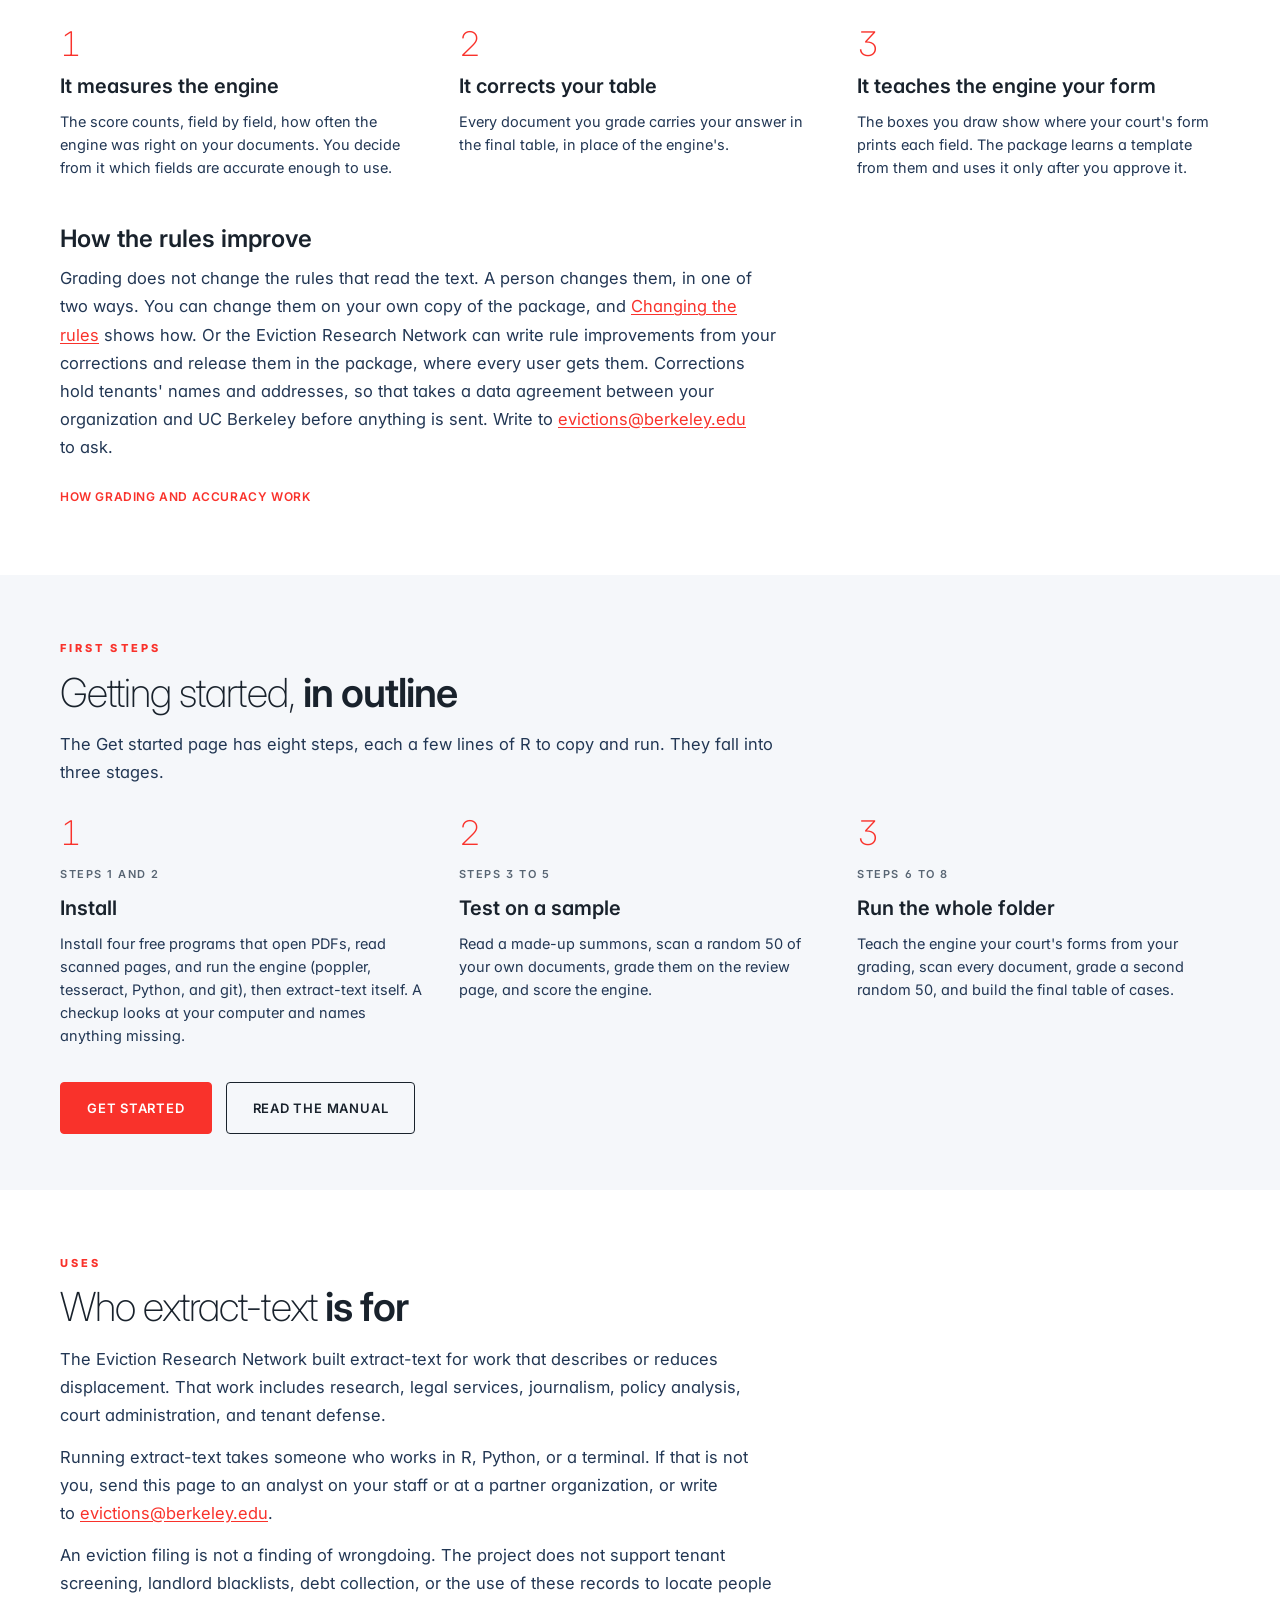
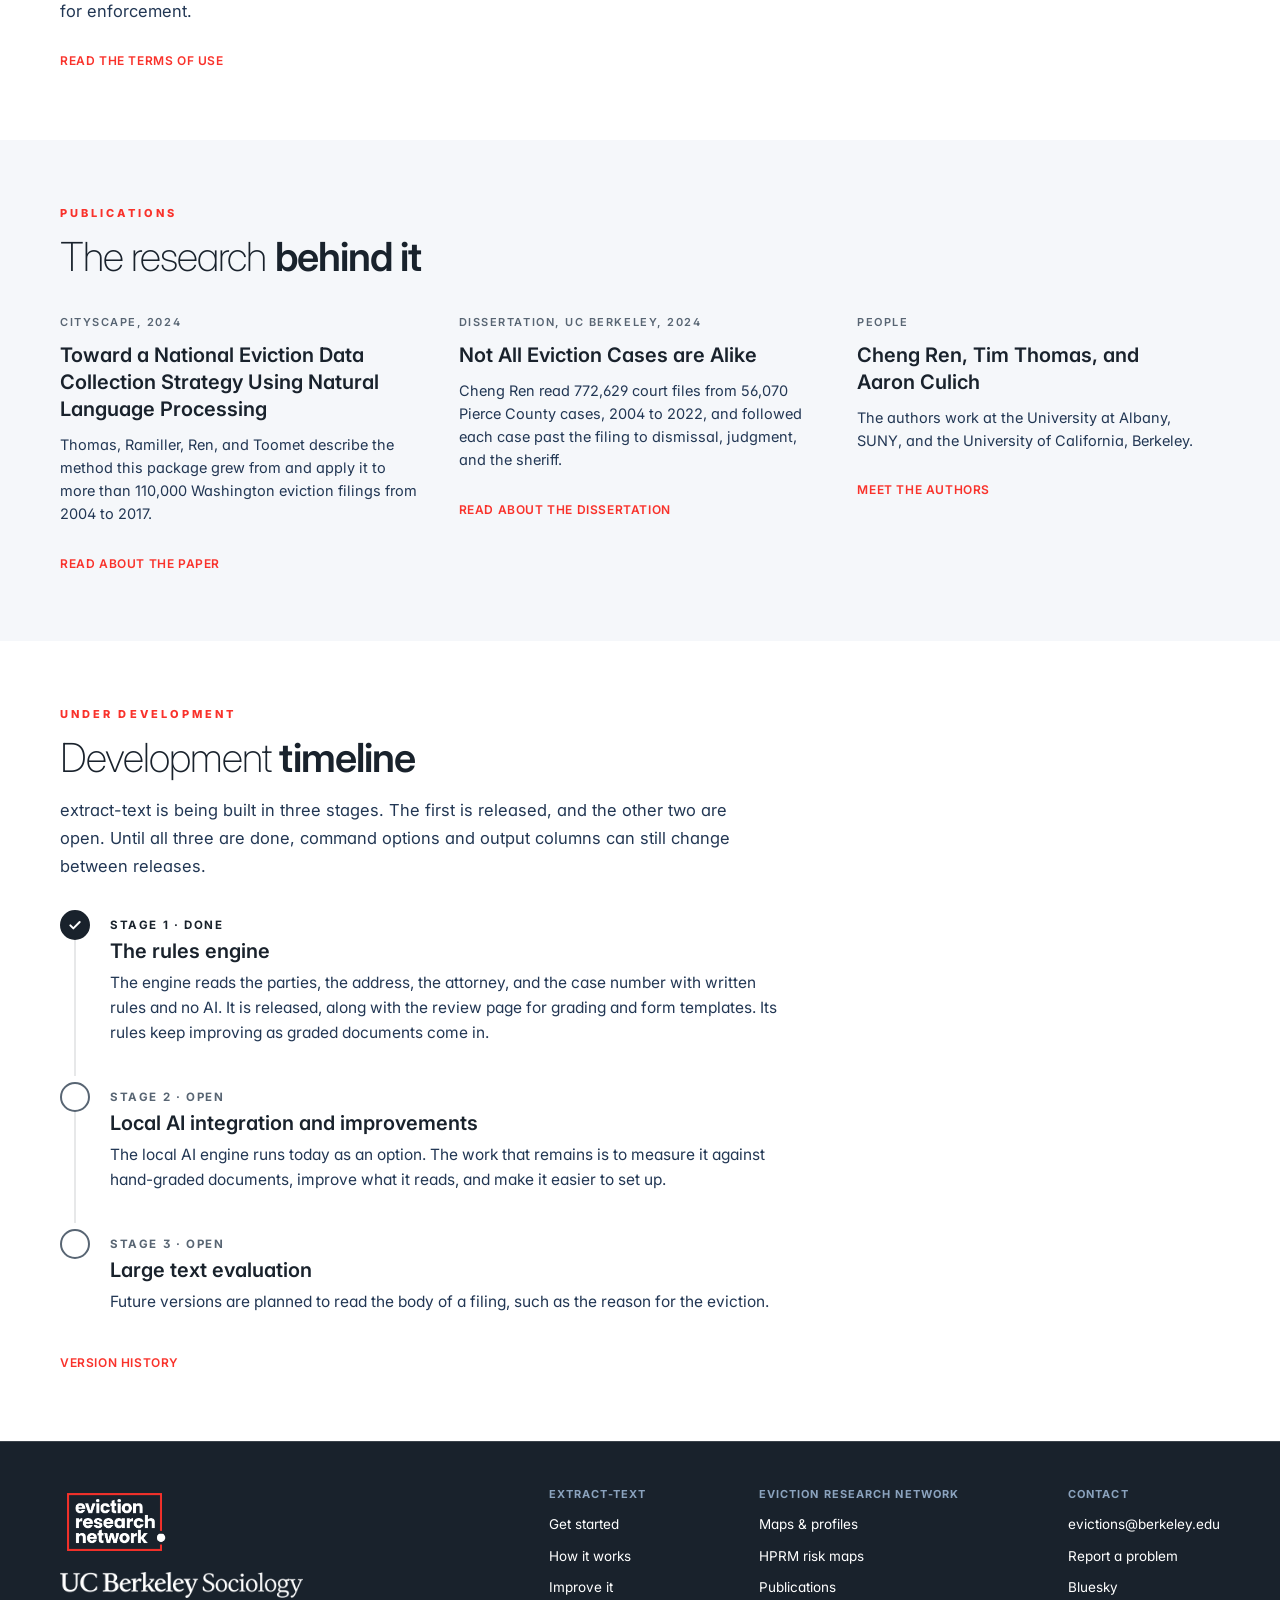
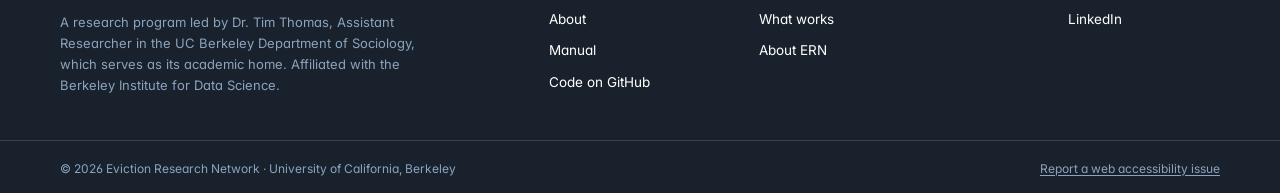
==== commit 3d9eaf12: "One walkthrough in eight steps, the AI engine marked experimental, and fixes from a new-user read A " ====
--- a/site/index.html
+++ b/site/index.html
@@ -61,7 +61,7 @@
         <p class="eyebrow">Open-source software from the Eviction Research Network</p>
         <h1><code>extract-text</code> reads eviction court documents into a <em>table</em>.</h1>
         <p class="lede">Many courts keep eviction filings only as page images, and a filing cannot be counted or mapped until it is in a table. extract-text reads e-filed PDFs, scanned PDFs, and TIFF images and returns one row per document, with the plaintiffs, the defendants, the address where the defendants were served, the plaintiff’s attorney, and the case number.</p>
-        <p class="small">Free and open source. It runs on your own computer, from R or Python, on Mac, Windows, and Linux.</p>
+        <p class="small">Free and open source. It runs on your own computer, from R or Python, on Mac, Windows, and Linux. The rules engine is the released tool. The local AI engine is experimental.</p>
         <p class="badge"><a href="#development">Under development · version 0.4.1</a></p>
         <div class="actions">
           <a class="btn" href="get-started.html">Get started</a>
@@ -76,8 +76,8 @@
 <p class="eyebrow">
 Two engines
 </p>
-<h2 id="rules-a-local-ai-model-or-both">Rules, a local AI model, <em>or both</em></h2>
-<p>You choose the engine on each run.</p>
+<h2 id="the-rules-engine-and-an-experimental-local-ai-engine">The rules engine, and an <em>experimental</em> local AI engine</h2>
+<p>The rules engine is the released tool, and the Get started steps use it alone. The local AI engine runs as an option, but its test against hand-labeled documents is not finished.</p>
 <div class="two">
 <div class="card">
 <p><span class="kicker">No AI of any kind</span></p>
@@ -85,7 +85,7 @@
 <p>It reads with written rules and the layout of the page. A scanned page is first turned into text by OCR (optical character recognition). The same document always gives the same output, so the code and the manual call it the deterministic engine. Every value records the rule that found it and where on the page it was found. It uses no AI and no network connection, so agencies whose policies do not permit AI tools can use it alone.</p>
 </div>
 <div class="card">
-<p><span class="kicker">Optional</span></p>
+<p><span class="kicker">Experimental</span></p>
 <h3 id="the-local-ai-engine">The local AI engine</h3>
 <p>A language model reads the page images. It runs on your own computer through Ollama, a free program that runs AI models locally, and it sends nothing to any cloud service. It reads what rules and OCR cannot, handwriting above all.</p>
 </div>
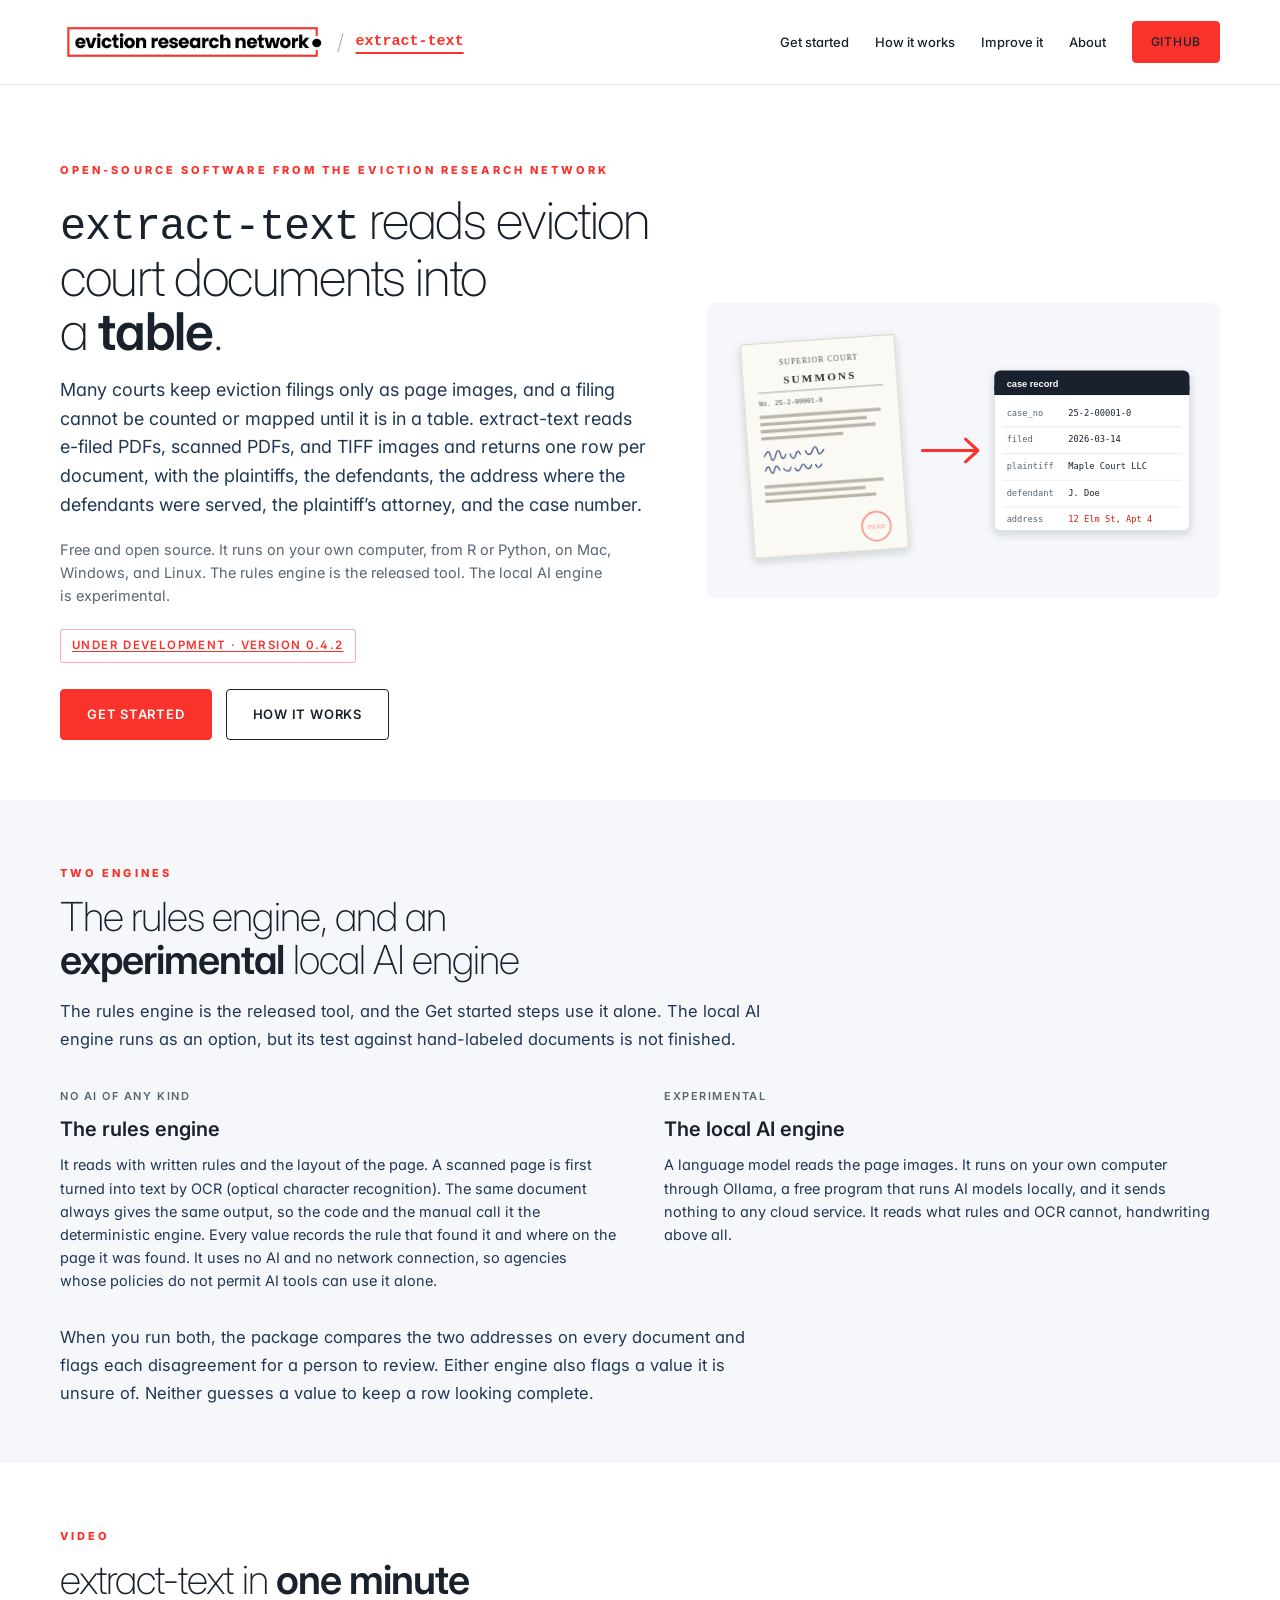
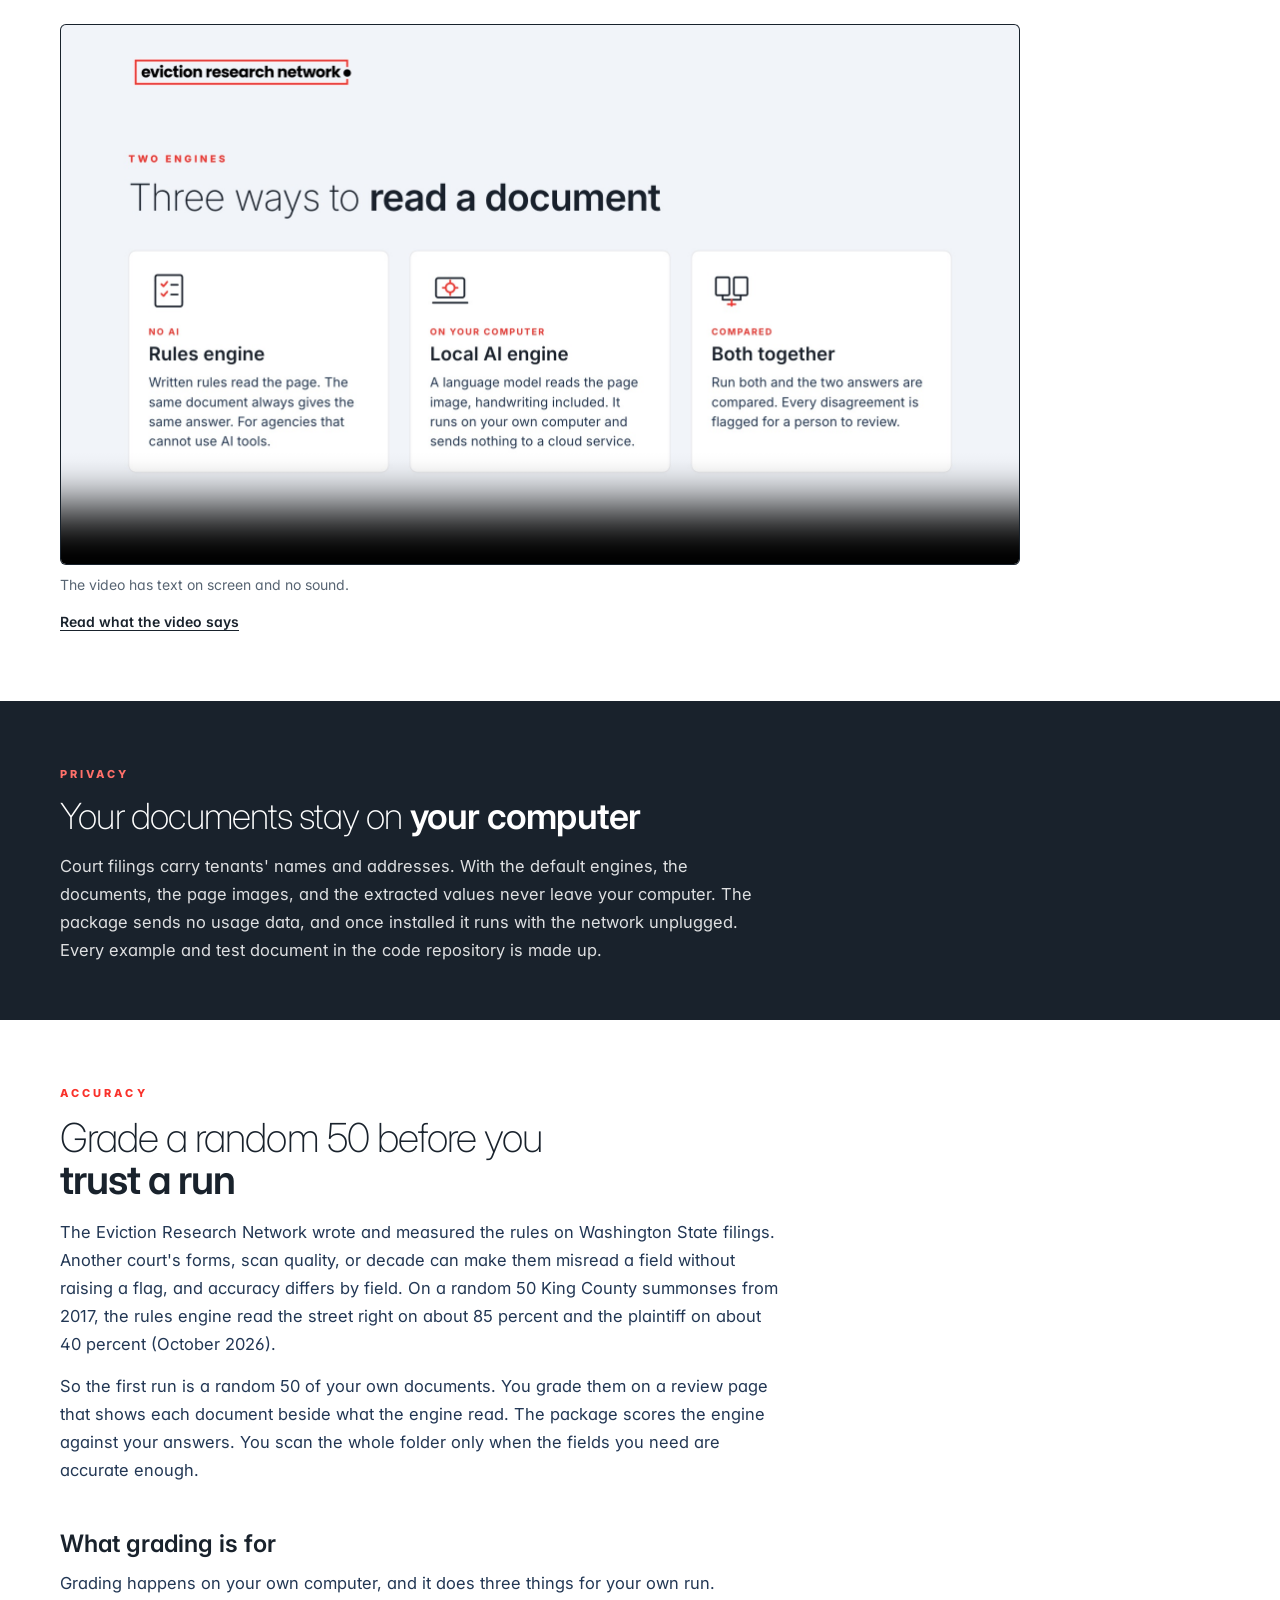
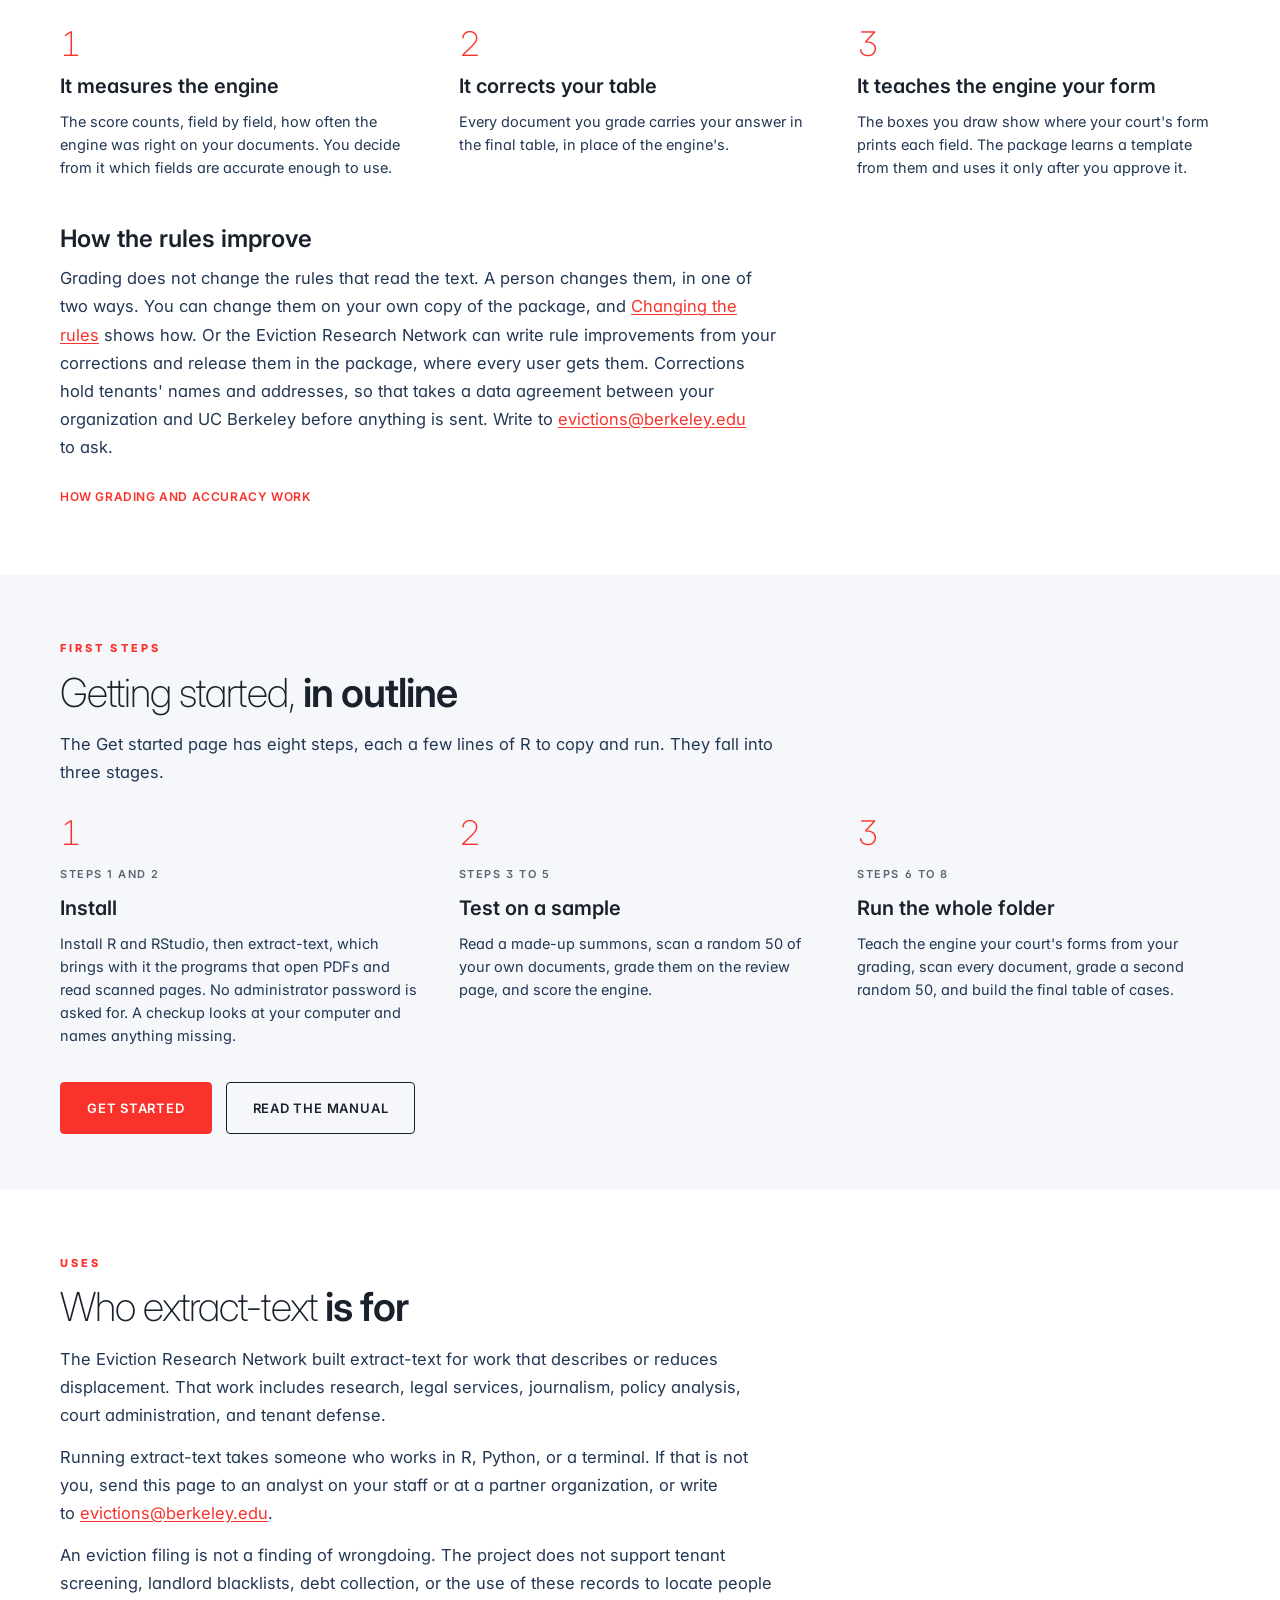
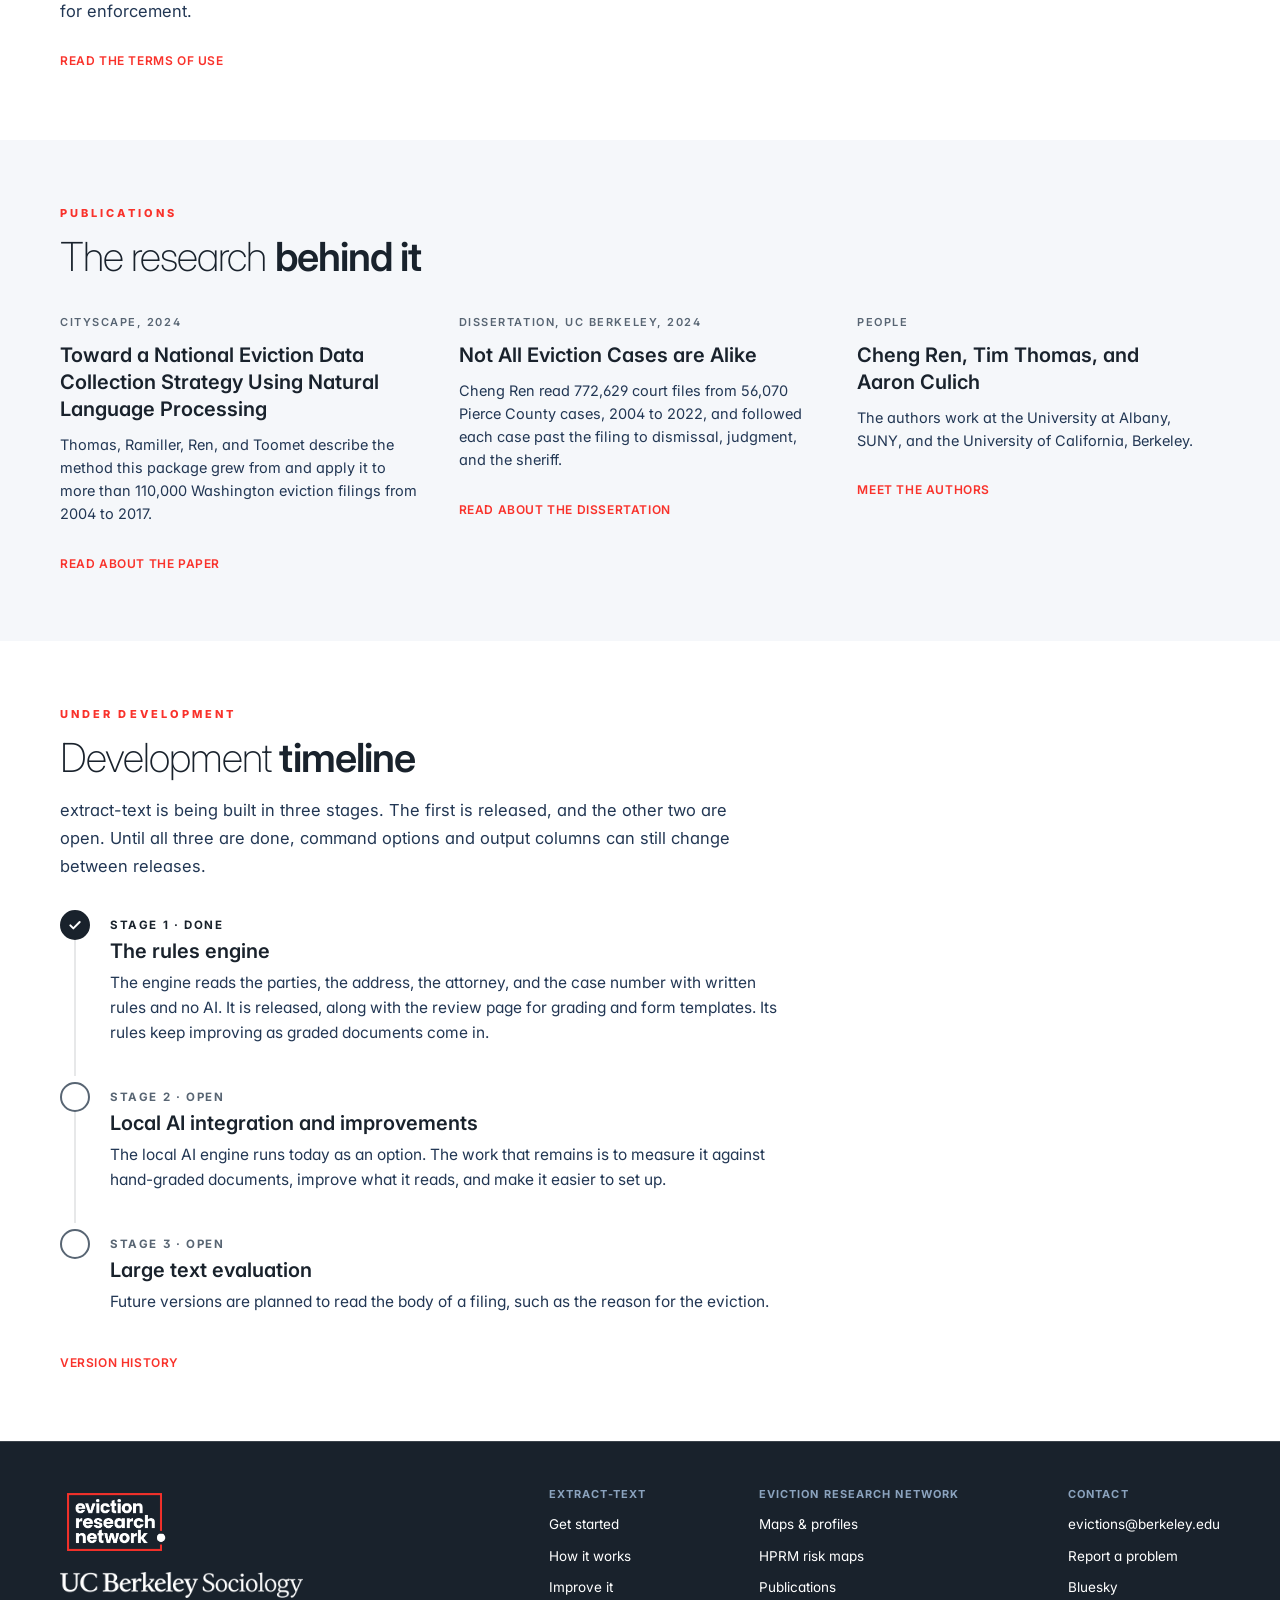
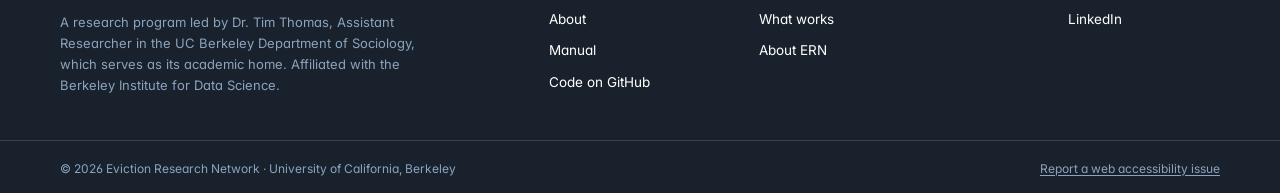
==== commit 22ba96d7: "0.4.2: the install brings Python, poppler, and tesseract with it (#37) From R, extracttext_install()" ====
--- a/site/index.html
+++ b/site/index.html
@@ -62,7 +62,7 @@
         <h1><code>extract-text</code> reads eviction court documents into a <em>table</em>.</h1>
         <p class="lede">Many courts keep eviction filings only as page images, and a filing cannot be counted or mapped until it is in a table. extract-text reads e-filed PDFs, scanned PDFs, and TIFF images and returns one row per document, with the plaintiffs, the defendants, the address where the defendants were served, the plaintiff’s attorney, and the case number.</p>
         <p class="small">Free and open source. It runs on your own computer, from R or Python, on Mac, Windows, and Linux. The rules engine is the released tool. The local AI engine is experimental.</p>
-        <p class="badge"><a href="#development">Under development · version 0.4.1</a></p>
+        <p class="badge"><a href="#development">Under development · version 0.4.2</a></p>
         <div class="actions">
           <a class="btn" href="get-started.html">Get started</a>
           <a class="btn ghost" href="how-it-works.html">How it works</a>
@@ -172,7 +172,7 @@
 <p><span class="n">1</span></p>
 <p><span class="kicker">Steps 1 and 2</span></p>
 <h3 id="install">Install</h3>
-<p>Install four free programs that open PDFs, read scanned pages, and run the engine (poppler, tesseract, Python, and git), then extract-text itself. A checkup looks at your computer and names anything missing.</p>
+<p>Install R and RStudio, then extract-text, which brings with it the programs that open PDFs and read scanned pages. No administrator password is asked for. A checkup looks at your computer and names anything missing.</p>
 </div>
 <div class="card">
 <p><span class="n">2</span></p>
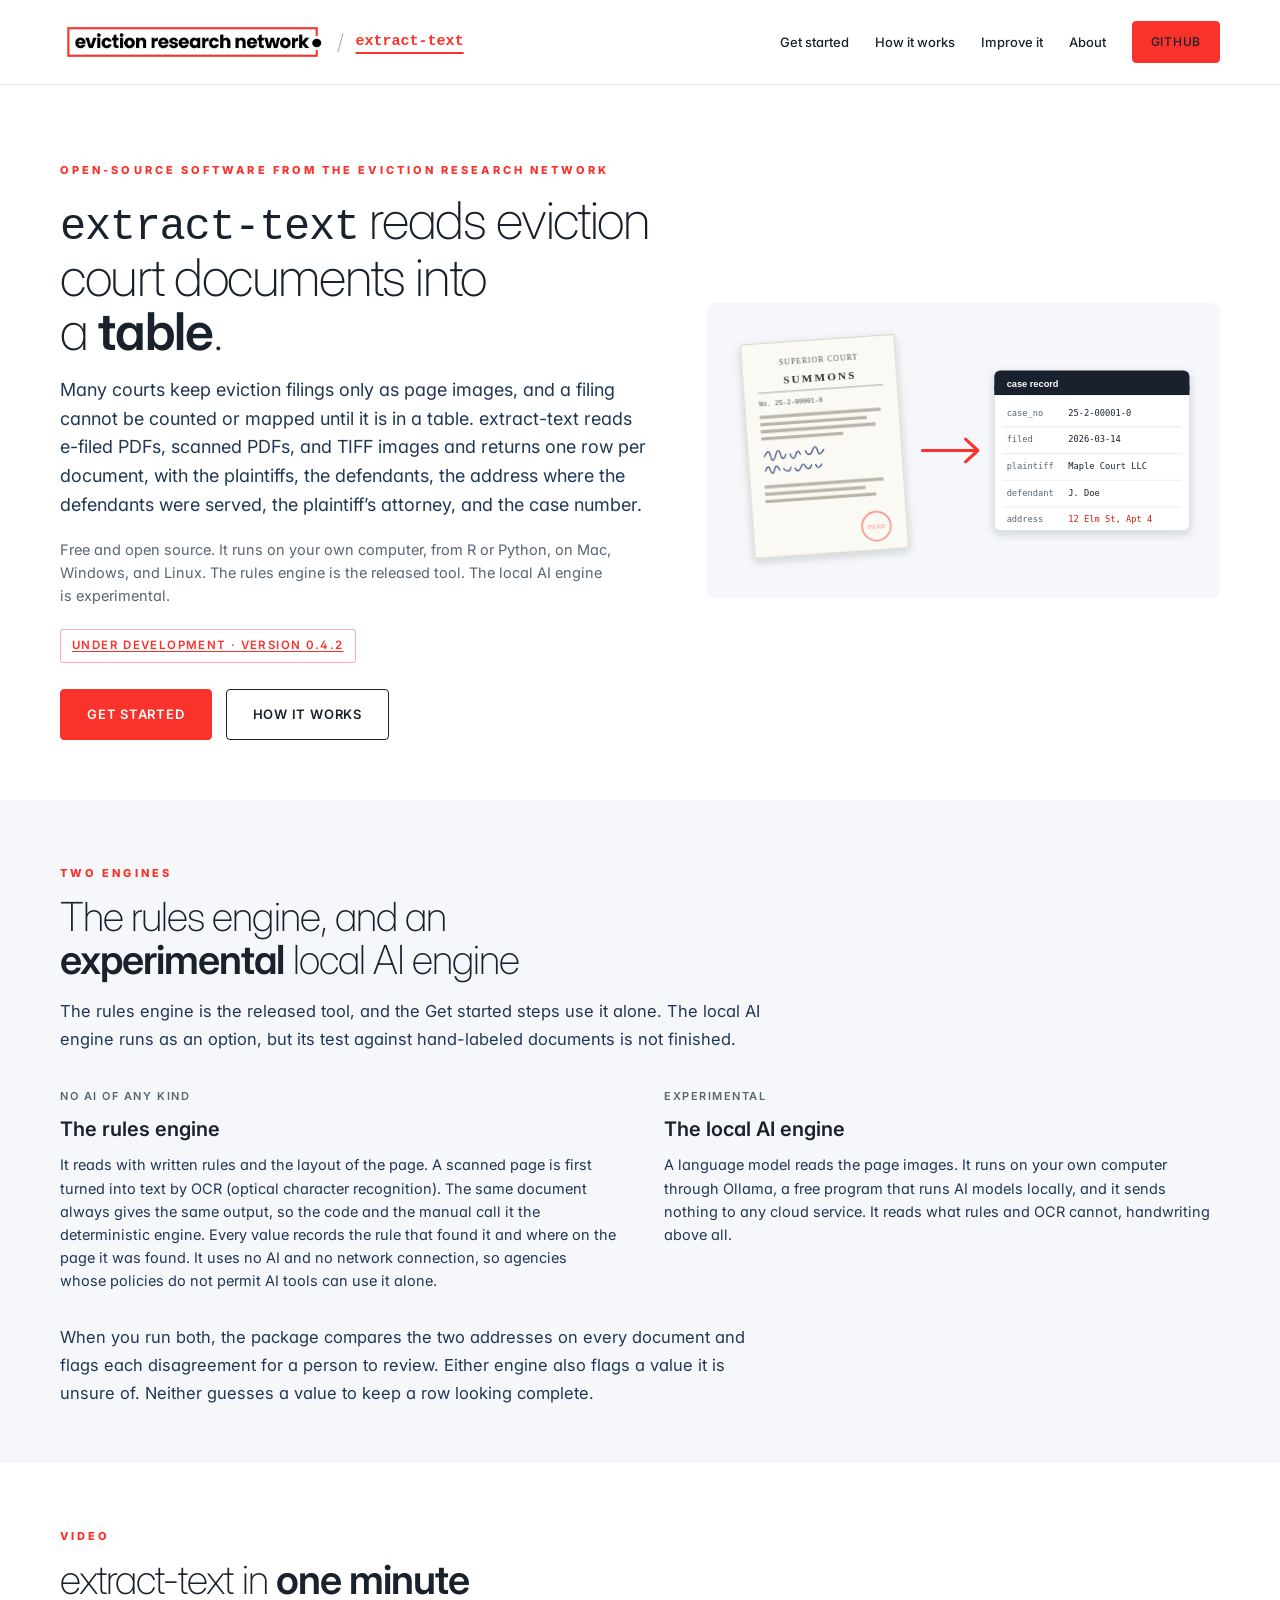
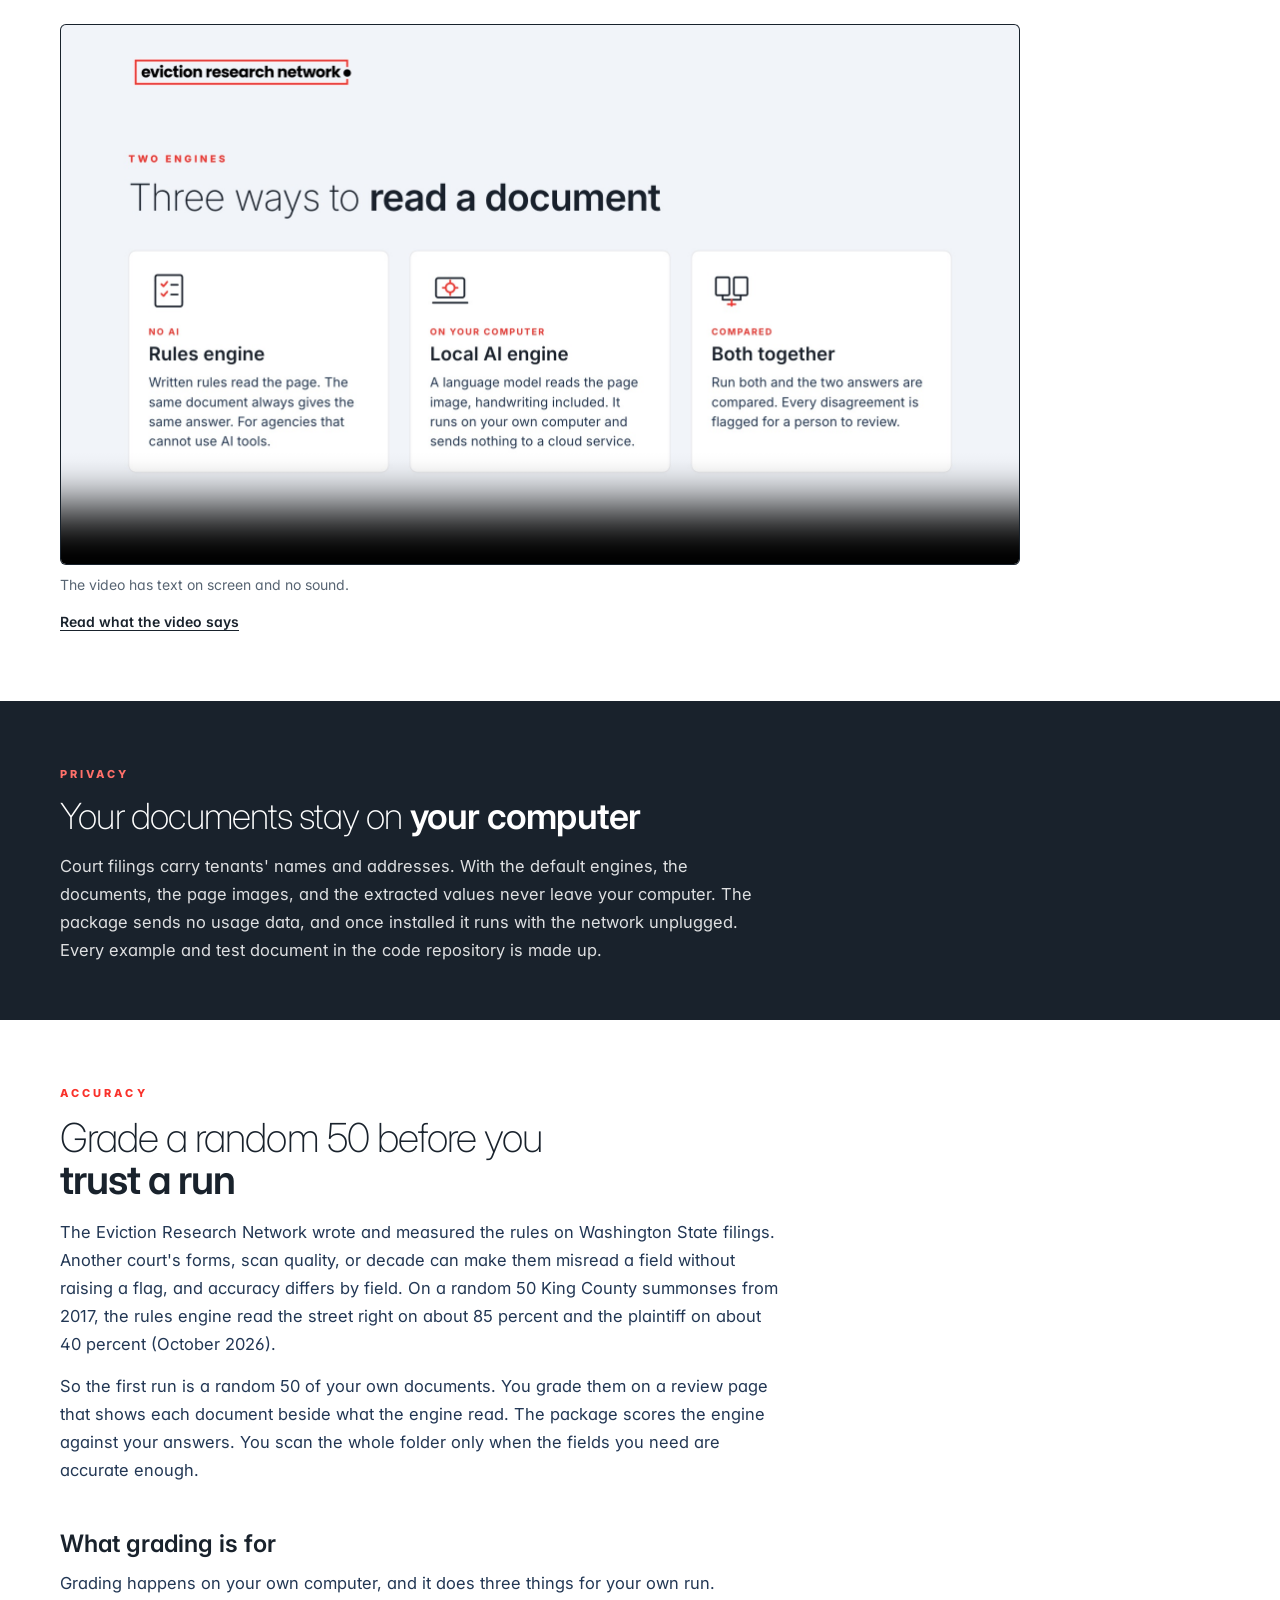
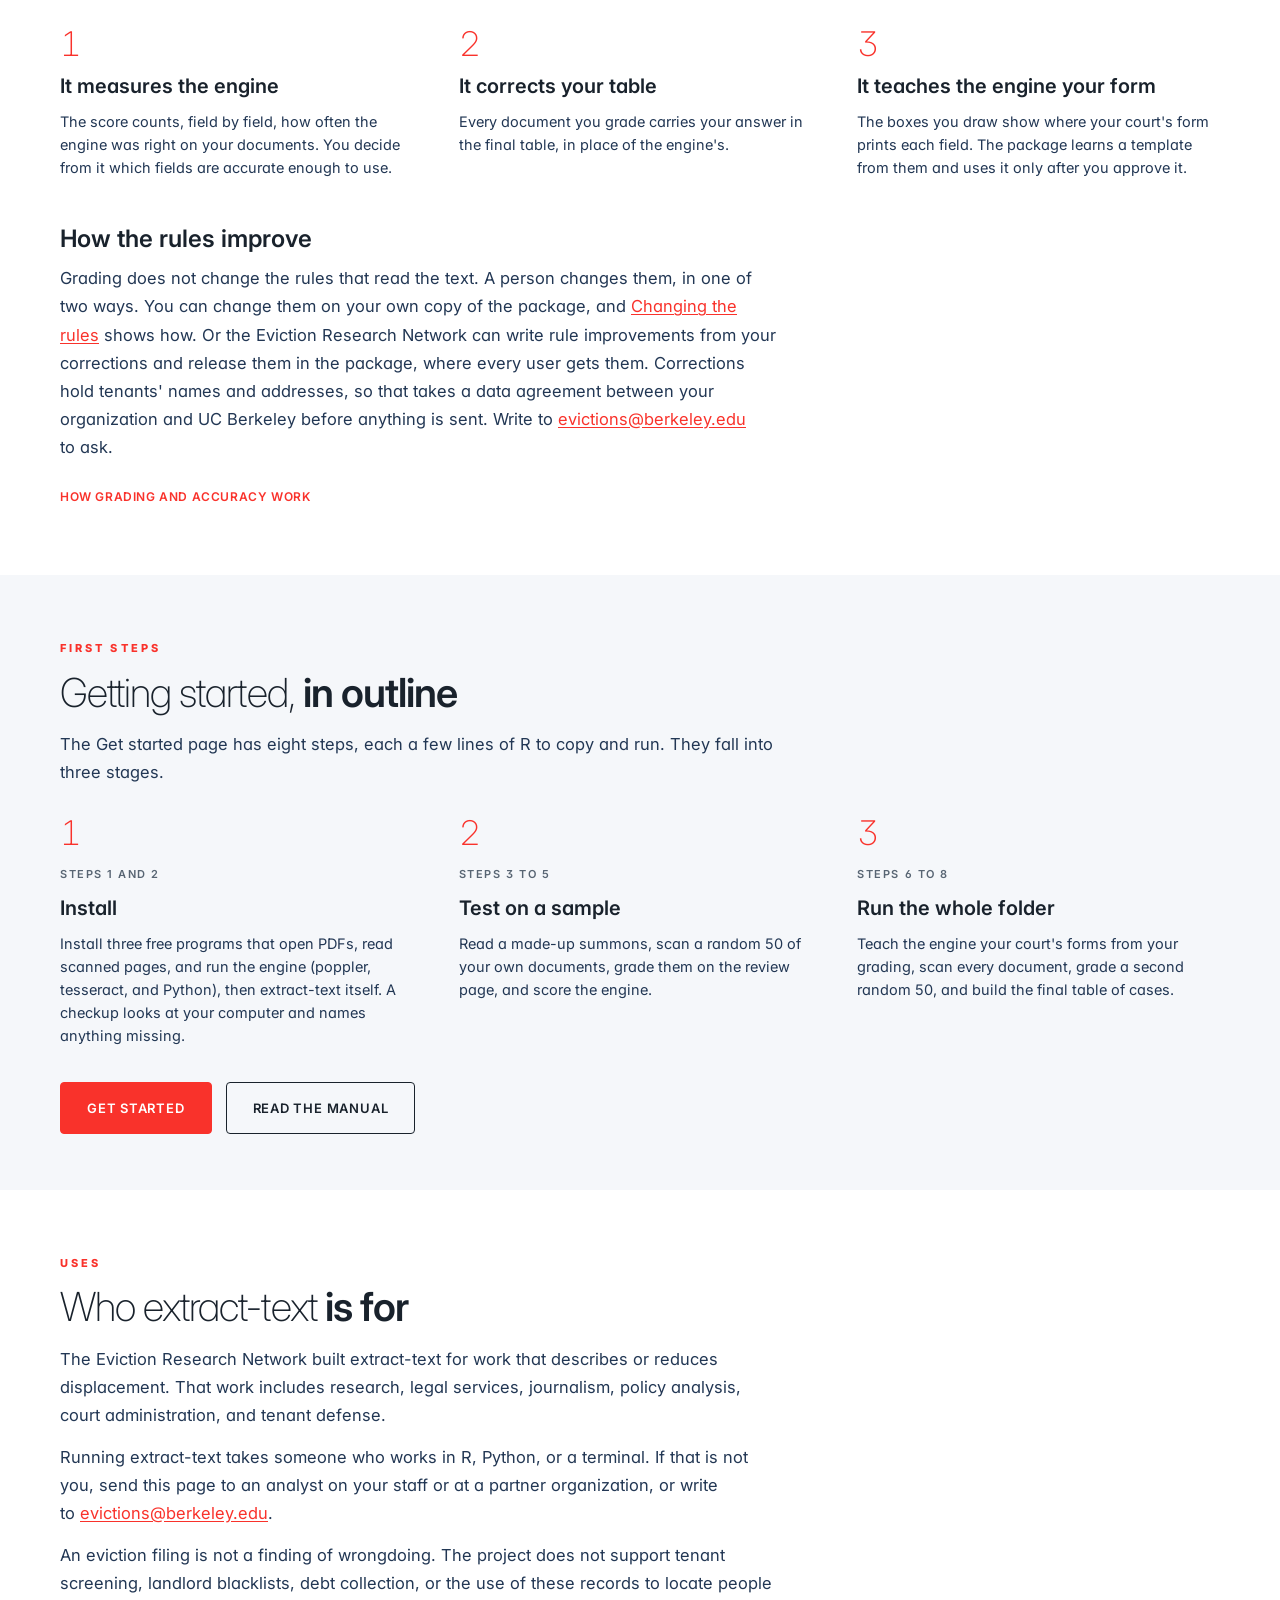
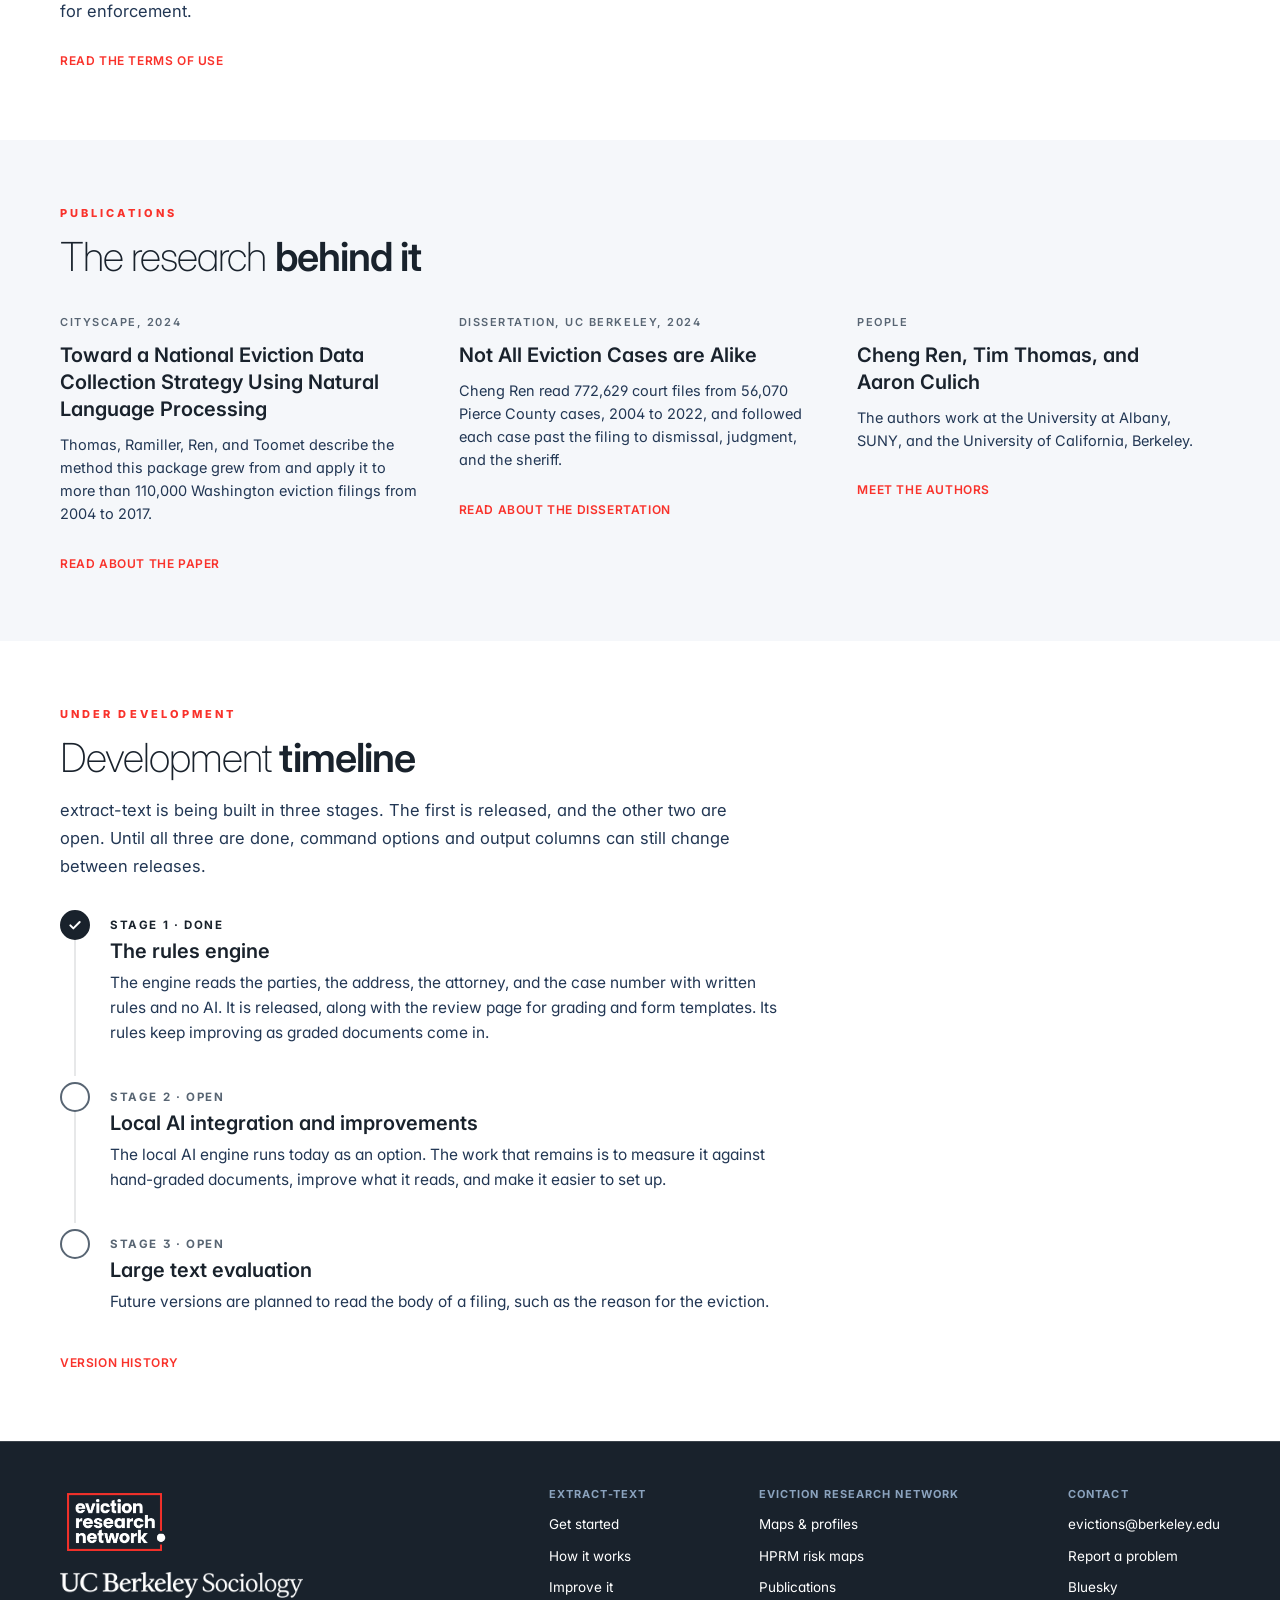
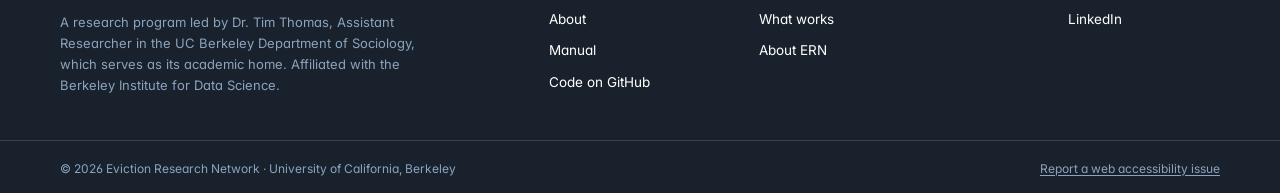
==== commit 6fe8d3ab: "Withdraw the conda install (#37): users install poppler, tesseract, and Python themselves The instal" ====
--- a/site/index.html
+++ b/site/index.html
@@ -172,7 +172,7 @@
 <p><span class="n">1</span></p>
 <p><span class="kicker">Steps 1 and 2</span></p>
 <h3 id="install">Install</h3>
-<p>Install R and RStudio, then extract-text, which brings with it the programs that open PDFs and read scanned pages. No administrator password is asked for. A checkup looks at your computer and names anything missing.</p>
+<p>Install three free programs that open PDFs, read scanned pages, and run the engine (poppler, tesseract, and Python), then extract-text itself. A checkup looks at your computer and names anything missing.</p>
 </div>
 <div class="card">
 <p><span class="n">2</span></p>
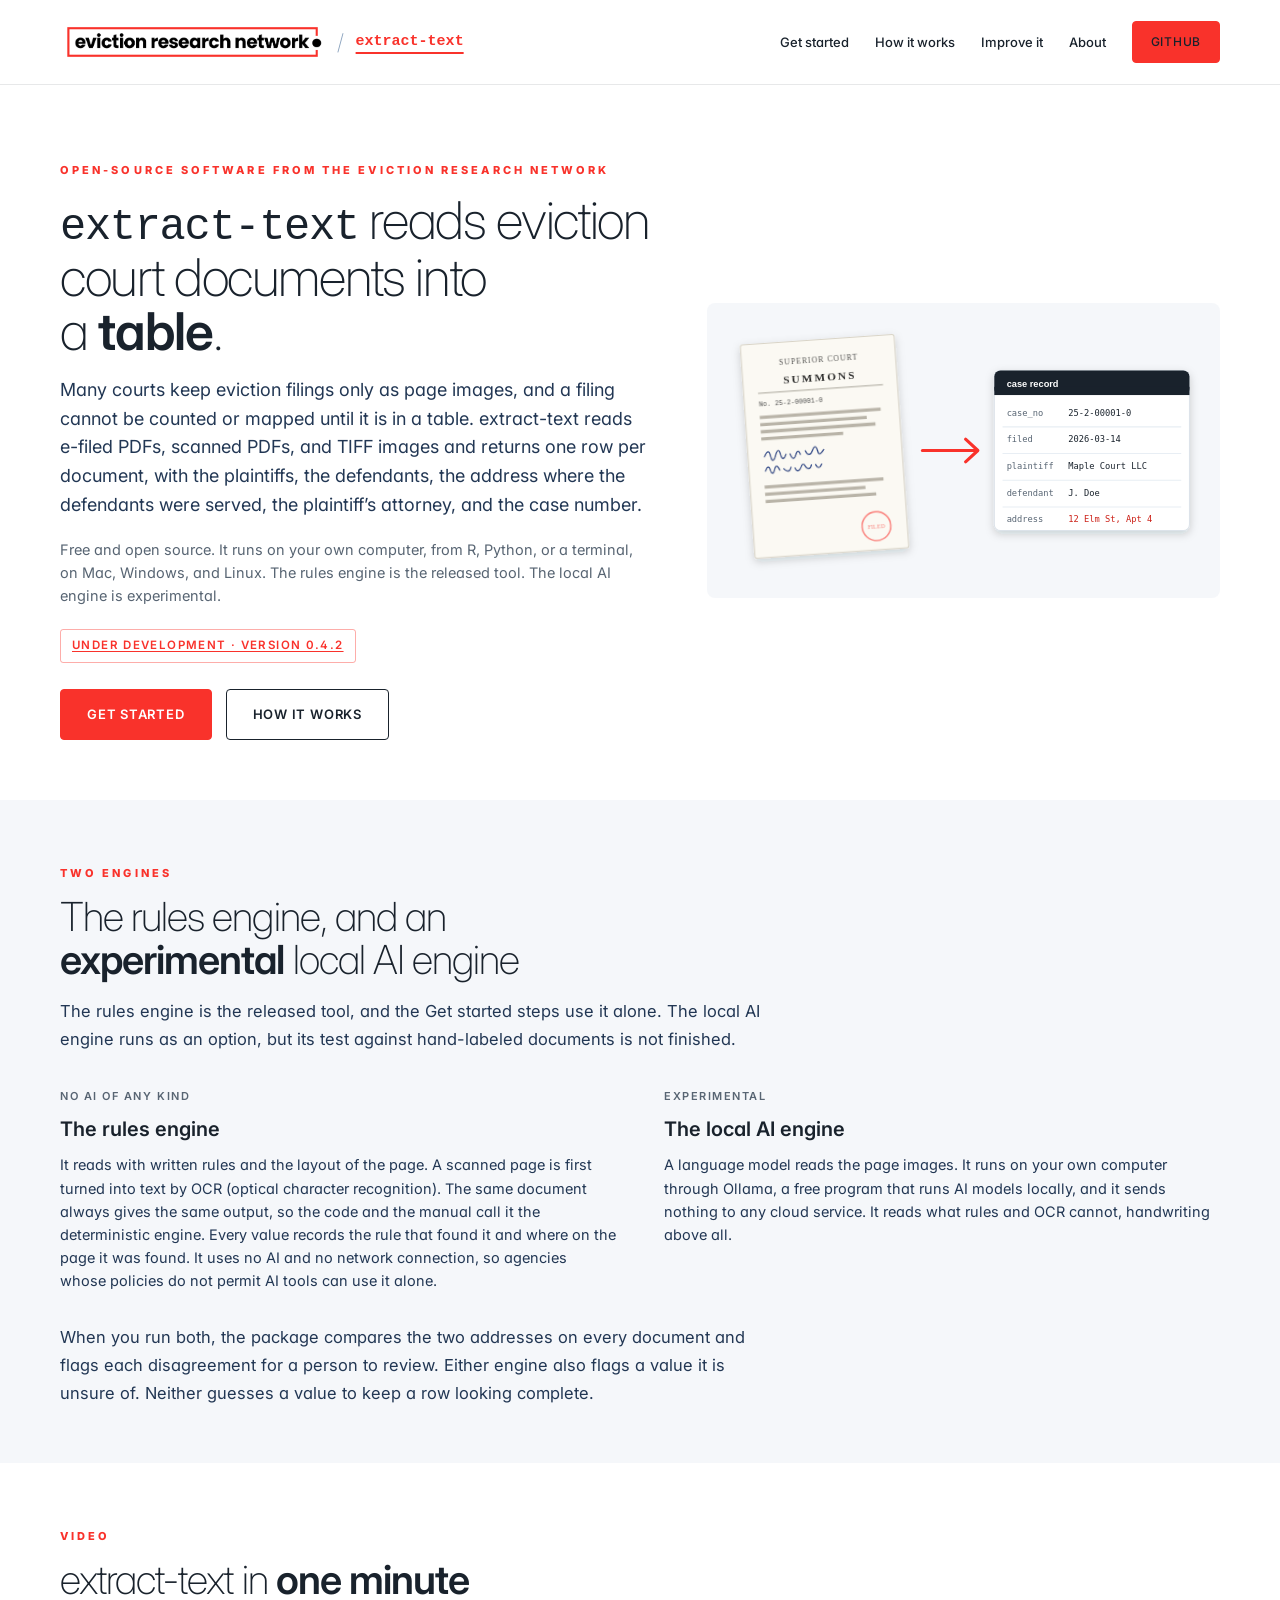
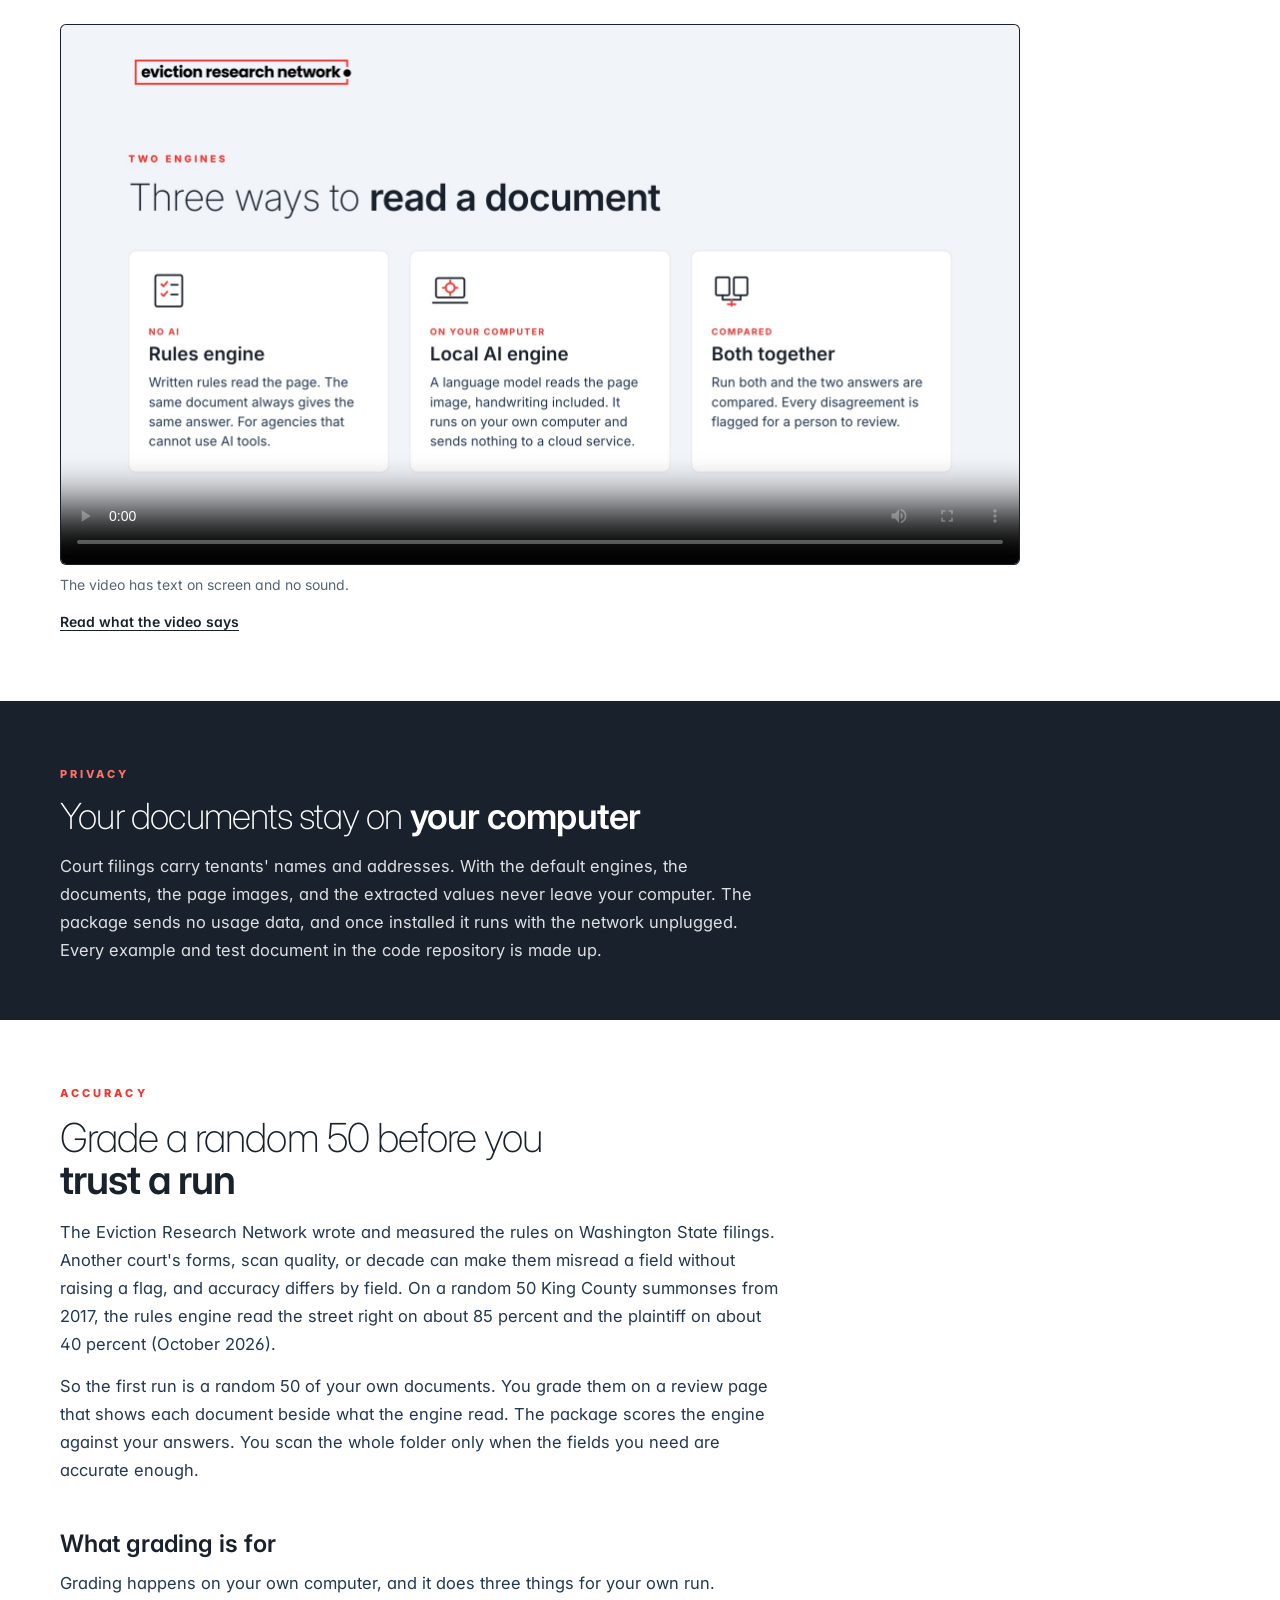
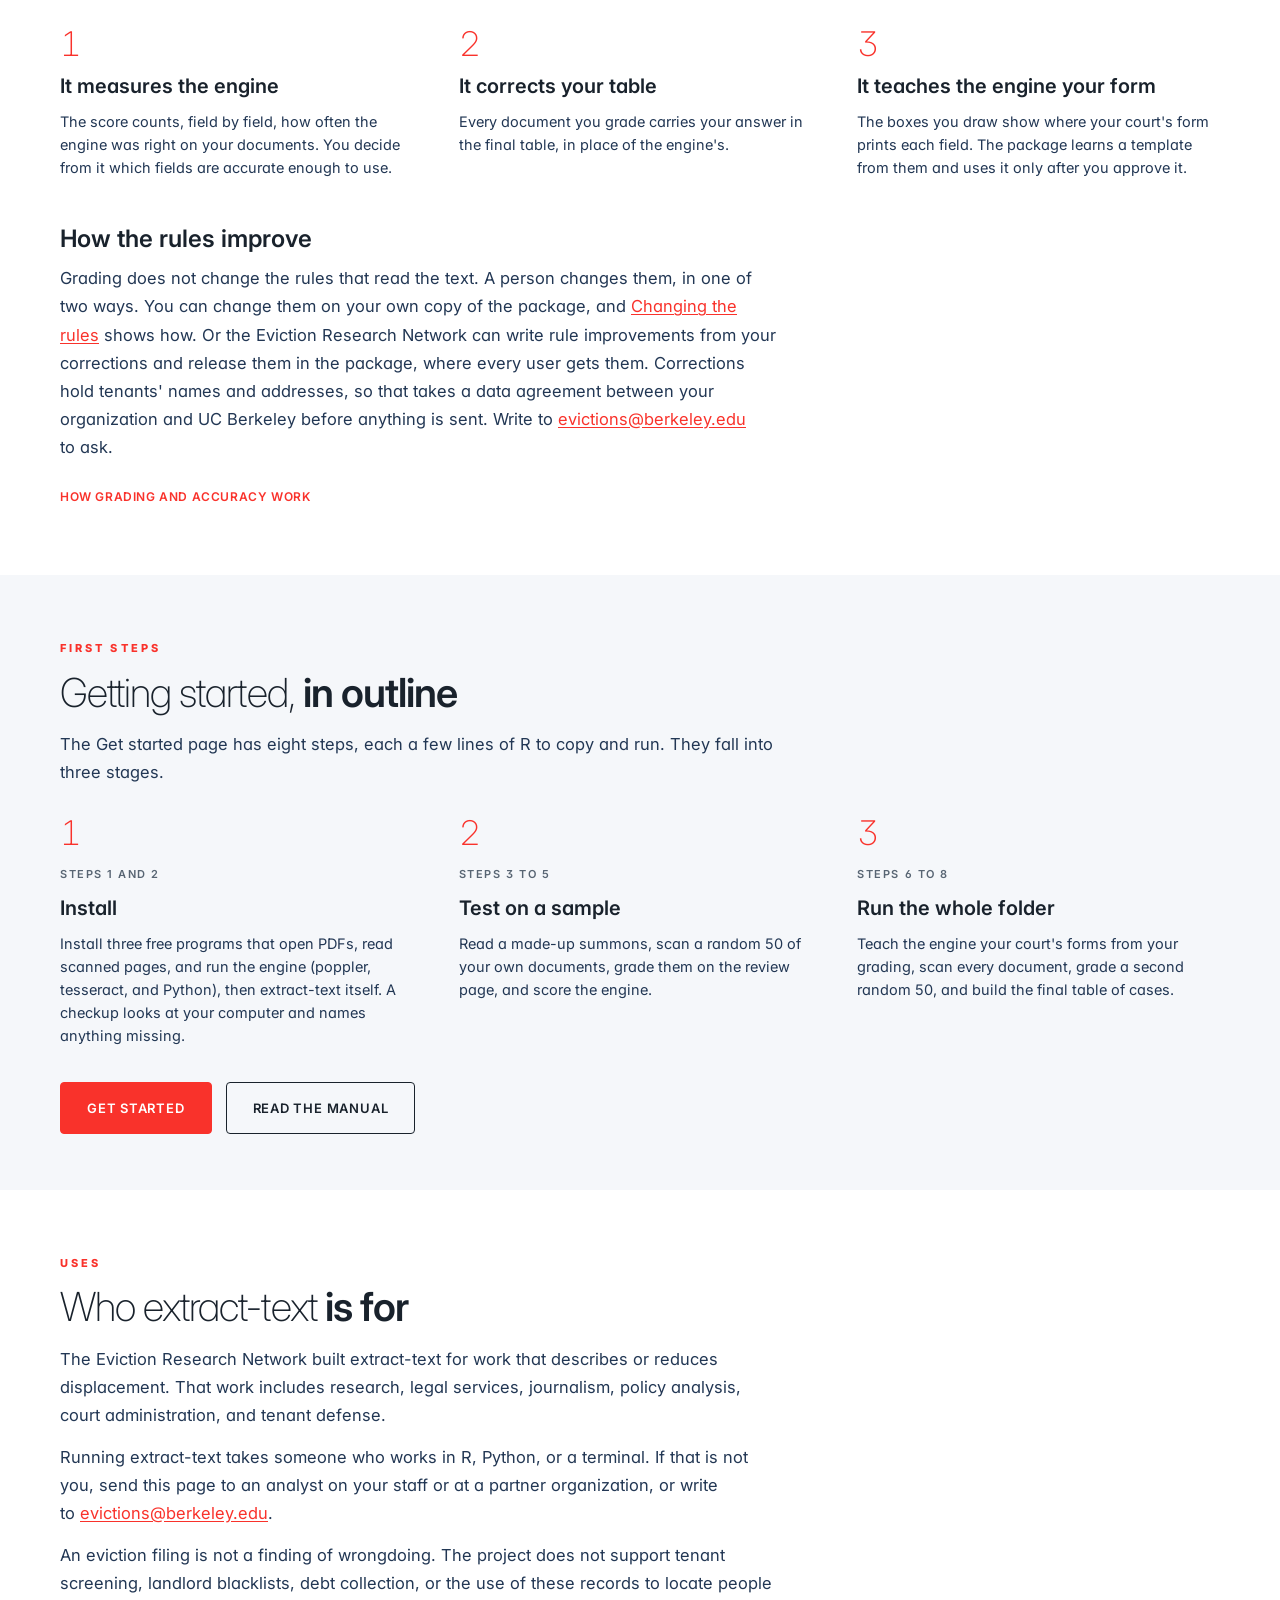
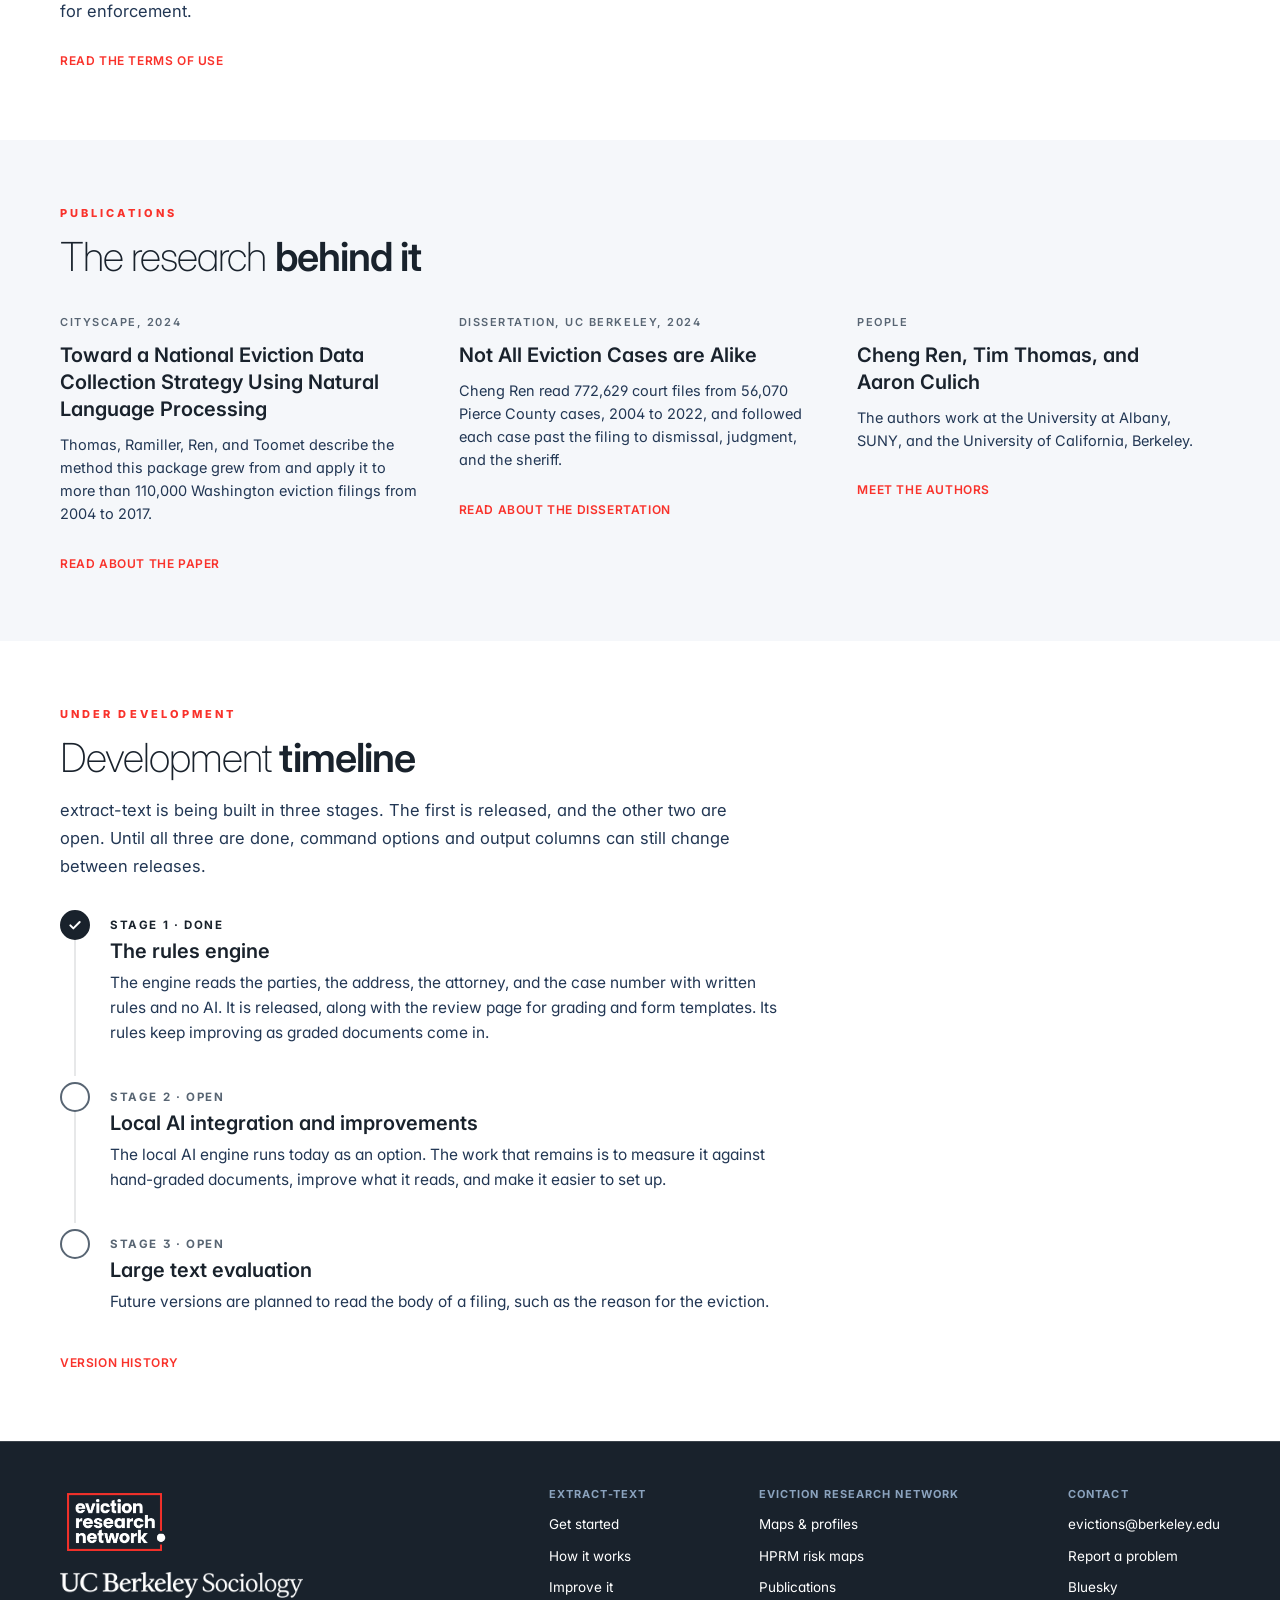
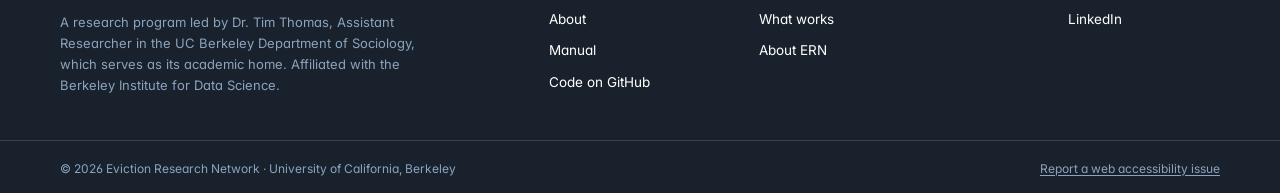
==== commit 251acfc0: "Get started in R, at a terminal, or in Python; README illustration and demo video; form templates wo" ====
--- a/site/index.html
+++ b/site/index.html
@@ -61,7 +61,7 @@
         <p class="eyebrow">Open-source software from the Eviction Research Network</p>
         <h1><code>extract-text</code> reads eviction court documents into a <em>table</em>.</h1>
         <p class="lede">Many courts keep eviction filings only as page images, and a filing cannot be counted or mapped until it is in a table. extract-text reads e-filed PDFs, scanned PDFs, and TIFF images and returns one row per document, with the plaintiffs, the defendants, the address where the defendants were served, the plaintiff’s attorney, and the case number.</p>
-        <p class="small">Free and open source. It runs on your own computer, from R or Python, on Mac, Windows, and Linux. The rules engine is the released tool. The local AI engine is experimental.</p>
+        <p class="small">Free and open source. It runs on your own computer, from R, Python, or a terminal, on Mac, Windows, and Linux. The rules engine is the released tool. The local AI engine is experimental.</p>
         <p class="badge"><a href="#development">Under development · version 0.4.2</a></p>
         <div class="actions">
           <a class="btn" href="get-started.html">Get started</a>
@@ -362,6 +362,77 @@
   </script>
 
   <script>
+    // Tabs: a step that can be done in R, at a terminal, or in Python holds
+    // one panel for each (.tabs > .tab[data-tab]). This builds the row of
+    // buttons above each set, shows one panel, and keeps every set on the
+    // page on the same choice. The choice is remembered for the next visit,
+    // and a link can set it (get-started.html?tab=terminal). It runs after
+    // the code-block script, which measures blocks while all are on screen.
+    // With scripts off, the three panels show one after another, each under
+    // its name (the stylesheet adds the name).
+    (function () {
+      var sets = Array.prototype.slice.call(document.querySelectorAll('.tabs'));
+      if (!sets.length) return;
+      var names = { r: 'R', terminal: 'Terminal', python: 'Python' };
+      var key = 'extract-text-tab', chosen = 'r';
+      try { var kept = localStorage.getItem(key); if (names[kept]) chosen = kept; } catch (e) {}
+      var asked = /[?&]tab=(r|terminal|python)\b/.exec(location.search);
+      if (asked) chosen = asked[1];
+      function kids(el, cls) {
+        return Array.prototype.filter.call(el.children, function (c) { return c.classList.contains(cls); });
+      }
+      function show(which, from) {
+        // Keep the button that was pressed where it is on screen, since the
+        // sets above it change height
+        var before = from ? from.getBoundingClientRect().top : 0;
+        sets.forEach(function (set) {
+          kids(set, 'tab').forEach(function (panel) { panel.hidden = panel.getAttribute('data-tab') !== which; });
+          kids(set, 'tab-bar').forEach(function (bar) {
+            Array.prototype.forEach.call(bar.children, function (b) {
+              var on = b.getAttribute('data-tab') === which;
+              b.setAttribute('aria-selected', on ? 'true' : 'false');
+              b.tabIndex = on ? 0 : -1;
+            });
+          });
+        });
+        if (from) window.scrollBy(0, from.getBoundingClientRect().top - before);
+        try { localStorage.setItem(key, which); } catch (e) {}
+      }
+      sets.forEach(function (set, n) {
+        var bar = document.createElement('div');
+        bar.className = 'tab-bar';
+        bar.setAttribute('role', 'tablist');
+        bar.setAttribute('aria-label', 'Show this step in R, at a terminal, or in Python');
+        kids(set, 'tab').forEach(function (panel) {
+          var which = panel.getAttribute('data-tab');
+          panel.id = 'tabs' + n + '-' + which;
+          panel.setAttribute('role', 'tabpanel');
+          panel.setAttribute('aria-label', names[which] || which);
+          var b = document.createElement('button');
+          b.type = 'button';
+          b.setAttribute('role', 'tab');
+          b.setAttribute('data-tab', which);
+          b.setAttribute('aria-controls', panel.id);
+          b.textContent = names[which] || which;
+          b.addEventListener('click', function () { show(which, b); });
+          b.addEventListener('keydown', function (e) {
+            if (e.key !== 'ArrowRight' && e.key !== 'ArrowLeft') return;
+            var all = Array.prototype.slice.call(bar.children);
+            var next = all[(all.indexOf(b) + (e.key === 'ArrowRight' ? 1 : all.length - 1)) % all.length];
+            show(next.getAttribute('data-tab'), next);
+            next.focus();
+            e.preventDefault();
+          });
+          bar.appendChild(b);
+        });
+        set.insertBefore(bar, set.firstChild);
+        set.classList.add('on');
+      });
+      show(chosen);
+    })();
+  </script>
+
+  <script>
     // A video with a script: each line of the list under the player carries
     // the second it starts at (data-start). As the video plays, the line for
     // that moment is shown under the player and marked in the full list.
--- a/site/assets/css/extract-text-2026.css
+++ b/site/assets/css/extract-text-2026.css
@@ -122,6 +122,40 @@
 }
 .os-group h3 { margin: 0 0 10px; font-size: 19px; }
 .os-group p, .os-group li { font-size: 15.5px; }
+
+/* ─── Tabs ─── one step shown in R, at a terminal, or in Python. The page's
+   script adds the row of buttons (.tab-bar) and the class .on. Until it
+   does, or with scripts off, the three panels show one after another, each
+   under its name. The chosen tab has a red rule under it and darker text,
+   never colour alone. */
+.tabs { border: 1px solid var(--rule); border-radius: 8px; margin: 18px 0 24px; }
+.tab { padding: 20px 22px 6px; }
+.tab > :first-child { margin-top: 0; }
+.tab[hidden] { display: none; }
+.tabs:not(.on) > .tab + .tab { border-top: 1px solid var(--rule); }
+.tabs:not(.on) > .tab::before {
+  display: block; margin-bottom: 12px;
+  font-family: var(--sans); font-size: 12px; font-weight: 700; letter-spacing: 0.12em;
+  text-transform: uppercase; color: var(--muted);
+}
+.tabs:not(.on) > .tab[data-tab="r"]::before { content: "R"; }
+.tabs:not(.on) > .tab[data-tab="terminal"]::before { content: "Terminal"; }
+.tabs:not(.on) > .tab[data-tab="python"]::before { content: "Python"; }
+.tab-bar {
+  display: flex; gap: 2px; padding: 0 10px;
+  background: var(--tint); border-bottom: 1px solid var(--rule); border-radius: 8px 8px 0 0;
+}
+.tab-bar button {
+  font-family: var(--sans); font-size: 13px; font-weight: 600; letter-spacing: 0.08em;
+  text-transform: uppercase; color: var(--muted);
+  background: none; border: 0; border-bottom: 3px solid transparent; margin-bottom: -1px;
+  min-height: 46px; padding: 3px 16px 0; cursor: pointer;
+}
+.tab-bar button:hover { color: var(--ink); }
+.tab-bar button[aria-selected="true"] { color: var(--ink); font-weight: 700; border-bottom-color: var(--accent); }
+.tab-bar button:focus-visible { outline: 2px solid var(--ink); outline-offset: -2px; }
+.tab .note { margin: 0 0 14px; }
+.note .tabs { background: var(--paper); margin: 12px 0 4px; }
 
 /* ─── Code ─── */
 .page code {
@@ -290,6 +324,9 @@
   .page th { font-size: 11px; letter-spacing: 0.04em; padding-right: 10px; }
   .page td { padding-right: 10px; }
   .os-group { padding: 16px 16px 4px; }
+  .tab { padding: 16px 14px 4px; }
+  .tab-bar { padding: 0 4px; }
+  .tab-bar button { padding: 3px 12px 0; }
 }
 
 /* ─── Home page sub-heads inside a section ─── */
